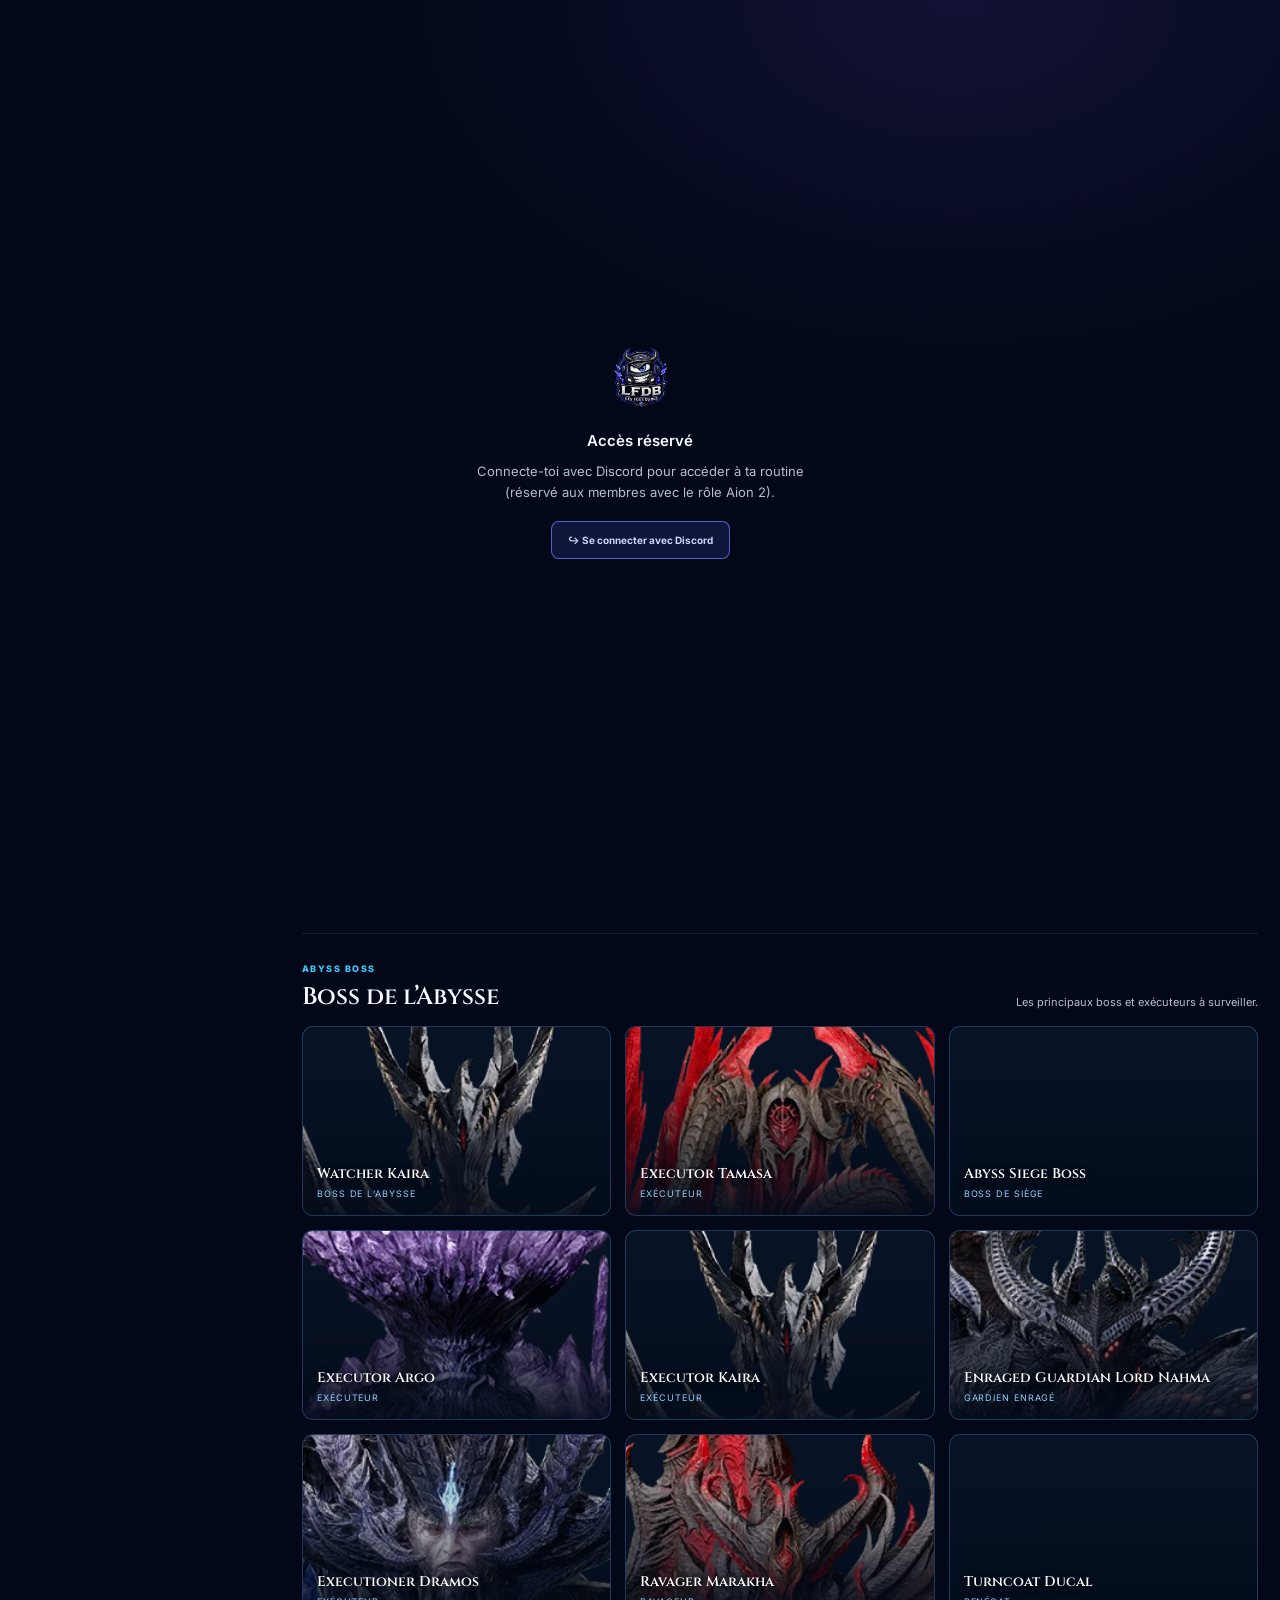
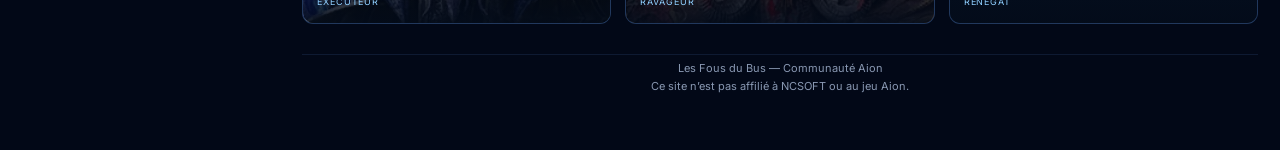
==== index.html @ 64b90987 "Update index.html" ====
<!doctype html>
<html lang="fr">
<head>
<meta charset="utf-8">
<meta name="viewport" content="width=device-width,initial-scale=1">
<title>Routines les Fous du Bus — Aion 2</title>
<link rel="icon" href="./logo.webp">
<link rel="preconnect" href="https://fonts.googleapis.com">
<link rel="preconnect" href="https://fonts.gstatic.com" crossorigin>
<link href="https://fonts.googleapis.com/css2?family=Cinzel:wght@500;600;700&family=Inter:wght@400;500;600;700&family=JetBrains+Mono:wght@500;600&display=swap" rel="stylesheet">
<style>
:root{--bg:#020817;--panel:#07152a;--panel2:#091a32;--line:rgba(82,126,194,.29);--blue:#168bff;--cyan:#13d7ff;--violet:#7c56ff;--green:#00dca3;--red:#ff4d67;--gold:#f5b84b;--text:#f3f6ff;--muted:#96a5c2}
*{box-sizing:border-box}html,body{margin:0;min-height:100%;background:var(--bg);color:var(--text);font-family:Inter,Arial,sans-serif}button{font:inherit;color:inherit}button,a{transition:.16s ease}body{background:radial-gradient(760px 500px at 2% 36%,rgba(102,46,255,.15),transparent 70%),radial-gradient(760px 500px at 98% 36%,rgba(0,177,255,.12),transparent 70%),#020817}body:before{content:"";position:fixed;inset:70px 0 auto;height:500px;pointer-events:none;background:linear-gradient(180deg,rgba(2,8,23,.12),#020817 96%);z-index:0}.topbar{height:70px;position:sticky;top:0;z-index:50;display:flex;align-items:center;padding:0 34px;background:rgba(3,10,23,.96);border-bottom:1px solid rgba(63,113,191,.28);box-shadow:0 12px 34px rgba(0,0,0,.18);backdrop-filter:blur(15px)}.top-brand{display:flex;align-items:center;gap:10px;margin-right:36px;text-decoration:none;color:#fff}.top-brand img{width:54px;height:54px;object-fit:contain;filter:drop-shadow(0 0 10px rgba(19,215,255,.2))}.nav{height:100%;display:flex;align-items:center;gap:5px}.nav a{height:100%;padding:0 17px;display:flex;align-items:center;gap:9px;color:#9eabc2;text-decoration:none;font-size:13px;border-bottom:2px solid transparent}.nav a:hover{color:#fff;background:rgba(22,139,255,.05)}.nav a.active{color:#fff;border-bottom-color:var(--cyan);background:linear-gradient(180deg,transparent,rgba(22,139,255,.1))}.nav-right{margin-left:auto;display:flex;align-items:center;gap:10px}.top-btn{height:36px;padding:0 13px;border:1px solid rgba(82,126,194,.35);border-radius:7px;background:#071326;color:#cbd6e8;text-decoration:none;display:inline-flex;align-items:center;gap:7px;font-size:11px}.top-btn:hover{color:#fff;border-color:rgba(22,139,255,.7)}.top-btn.login{color:#45bfff;border-color:#168bff}.lang{font-size:11px;color:#8996ae;padding-left:8px}.lang b{color:#fff}.page{position:relative;z-index:1;width:min(1125px,calc(100% - 28px));margin:0 auto;padding:10px 0 38px}.hero{text-align:center;padding:0 0 10px}.hero img{width:100px;height:100px;object-fit:contain;display:block;margin:0 auto 0;filter:drop-shadow(0 0 18px rgba(19,215,255,.18))}.hero h1{font:600 clamp(27px,3.2vw,43px)/1.08 Cinzel,serif;letter-spacing:.035em;margin:0;color:#f8f8fb;text-shadow:0 0 24px rgba(48,120,255,.18)}.date{margin-top:14px;color:#27baff;font-size:12px}.tabs{width:min(825px,100%);margin:0 auto 9px;display:grid;grid-template-columns:1fr 1fr;gap:6px}.tab{position:relative;height:50px;border:1px solid var(--line);border-radius:8px 8px 0 0;background:rgba(7,20,43,.78);font:600 14px Cinzel,serif;cursor:pointer}.tab:hover{border-color:rgba(65,151,255,.65)}.tab.active{background:linear-gradient(180deg,rgba(23,108,255,.3),rgba(7,26,57,.88));border-color:rgba(37,129,255,.72);box-shadow:inset 0 -3px 0 var(--cyan),0 0 18px rgba(22,139,255,.12)}.reset-badge{position:absolute;right:84px;top:13px;padding:5px 10px;border:1px solid rgba(82,126,194,.28);border-radius:6px;background:rgba(4,15,34,.58);color:#a8b6cc;font:500 8px JetBrains Mono,monospace}.card{background:linear-gradient(180deg,rgba(7,20,43,.96),rgba(4,14,31,.98));border:1px solid var(--line);border-radius:9px;box-shadow:0 10px 28px rgba(0,0,0,.13)}.progress-card{overflow:hidden;margin-bottom:10px}.progress-line{height:45px;display:grid;grid-template-columns:100px 1fr 100px;gap:15px;align-items:center;padding:0 16px;border-bottom:1px solid rgba(255,255,255,.055)}.progress-line strong{font:600 11px Cinzel,serif}.track,.mini-track{height:8px;overflow:hidden;border-radius:999px;background:#0a1a34;border:1px solid rgba(82,126,194,.2)}.fill{height:100%;border-radius:999px;background:linear-gradient(90deg,#176cff,#13d7ff);box-shadow:0 0 12px rgba(19,215,255,.28)}.progress-value{color:#38c7ff;font:600 12px JetBrains Mono,monospace}.catchup{height:36px;width:100%;padding:0 16px;border:0;background:transparent;display:flex;justify-content:space-between;align-items:center;cursor:pointer;font-size:11px}.catchup:hover{background:rgba(22,139,255,.045)}.catchup-list{display:none;padding:0 16px 12px;color:#96a5c2;font-size:10px}.catchup-list.open{display:block}.controls{display:flex;gap:10px;align-items:center;margin-bottom:11px}.chips,.tools{display:flex;gap:7px;flex-wrap:wrap}.tools{margin-left:auto}.chip,.tool{height:30px;padding:0 12px;border-radius:6px;border:1px solid rgba(82,126,194,.3);background:#071326;color:#aeb9cf;font-size:10px;cursor:pointer}.chip:hover,.chip.active,.tool:hover,.tool.active{color:#fff;border-color:rgba(22,139,255,.7);background:rgba(22,139,255,.14)}.workspace{display:grid;grid-template-columns:minmax(0,1fr);gap:12px}.maincol{min-width:0}.summary-grid{display:grid;grid-template-columns:1fr 1fr;gap:12px;margin-bottom:10px}.summary{padding:12px 16px;min-height:158px}.card-title{font-size:12px;font-weight:700;margin-bottom:8px}.priority-row{height:29px;border-top:1px solid rgba(255,255,255,.055);display:grid;grid-template-columns:14px 1fr auto;align-items:center;gap:7px;font-size:10px;color:#aeb9cf}.dot{width:8px;height:8px;border-radius:50%;background:var(--c)}.priority-row span:last-child{color:#8493ad}.char-row{display:grid;grid-template-columns:65px 1fr auto;gap:10px;align-items:center;margin:8px 0;font-size:10px}.char-row .mini-track{height:6px}.char-row b{font:500 9px JetBrains Mono,monospace;color:#39bfff}.energy{margin-top:9px;padding-top:8px;border-top:1px solid rgba(255,255,255,.055)}.energy-head{display:flex;justify-content:space-between;font-size:10px}.energy-value{margin-top:4px;display:flex;gap:9px;align-items:center;color:#37c5ff;font:500 9px JetBrains Mono,monospace}.energy-value .mini-track{flex:1}.groups{display:flex;flex-direction:column;gap:8px}.task-card{overflow:hidden}.task-head{height:38px;padding:0 14px;display:grid;grid-template-columns:minmax(0,1fr) repeat(4,55px);align-items:center;border-bottom:1px solid rgba(255,255,255,.055)}.task-head h2{font-size:11px;margin:0}.char-label{text-align:center;color:#8d9ab2;font-size:9px}.task-row{min-height:31px;padding:4px 14px;display:grid;grid-template-columns:minmax(0,1fr) repeat(4,55px);align-items:center}.task-row:hover{background:rgba(22,139,255,.04)}.task-name{font-size:10px;color:#d6deed;white-space:nowrap;overflow:hidden;text-overflow:ellipsis}.check{width:18px;height:18px;margin:auto;border:1px solid #62718d;border-radius:50%;background:#061225;display:grid;place-items:center;cursor:pointer;color:transparent;font-size:11px}.check:hover{border-color:var(--cyan)}.check.checked{color:#00ecb5;border-color:#00dca3;background:rgba(0,220,163,.08);box-shadow:0 0 9px rgba(0,220,163,.13)}.check.na{opacity:.18;pointer-events:none}.advice{height:29px;padding:0 14px;border:0;border-top:1px solid rgba(255,255,255,.05);background:transparent;color:#b6c0d2;font-size:10px;cursor:pointer}.aside{display:block;margin-top:12px;text-align:center}.side-card{padding:13px}.side-card h3{font:600 12px Cinzel,serif;margin:0 0 6px}.side-card p{margin:0 0 11px;color:#8493ad;font-size:10px;line-height:1.55}.side-link{height:34px;width:100%;display:flex;align-items:center;justify-content:center;border:1px solid rgba(22,139,255,.65);border-radius:6px;color:#37bfff;text-decoration:none;font-size:10px}.side-link:hover{background:rgba(22,139,255,.12);color:#fff}.side-icon{width:46px;height:46px;margin-bottom:10px;border-radius:50%;display:grid;place-items:center;font-size:23px;background:rgba(22,139,255,.11);border:1px solid rgba(22,139,255,.25);box-shadow:0 0 18px rgba(22,139,255,.1)}.side-icon.violet{color:#b798ff;background:rgba(124,86,255,.12);border-color:rgba(124,86,255,.28)}.reset{width:min(420px,100%);height:49px;border-radius:7px;border:1px solid rgba(255,77,103,.75);background:rgba(255,77,103,.025);color:#ff4d67;font-weight:600;font-size:11px;cursor:pointer}.reset:hover{background:rgba(255,77,103,.09)}.footer{text-align:center;color:#687794;font-size:10px;margin-top:22px;line-height:1.8}.toast{position:fixed;right:18px;bottom:18px;z-index:100;background:#07162d;border:1px solid rgba(67,148,255,.5);border-radius:8px;padding:10px 14px;font-size:11px;opacity:0;transform:translateY(10px);pointer-events:none}.toast.show{opacity:1;transform:none}.compact .task-row{min-height:25px}.hide-done .task-row.done{display:none}
@media(max-width:900px){.topbar{padding:0 14px}.top-brand span,.nav-right .top-btn:not(.login),.lang{display:none}.top-brand{margin-right:8px}.nav a{padding:0 10px}.workspace{grid-template-columns:1fr}.aside{display:grid;grid-template-columns:1fr 1fr}.reset{grid-column:1/-1}.summary-grid{grid-template-columns:1fr}.reset-badge{display:none}}
@media(max-width:580px){.topbar{height:58px}.top-brand img{width:42px;height:42px}.nav a{font-size:10px;padding:0 7px}.top-btn.login{padding:0 9px}.hero{padding-top:8px}.hero img{width:78px;height:78px}.hero h1{font-size:23px}.tabs{gap:4px}.tab{font-size:11px}.progress-line{grid-template-columns:85px 1fr 72px;gap:8px}.controls{align-items:flex-start;flex-direction:column}.tools{margin-left:0}.workspace{display:block}.aside{margin-top:9px}.task-head,.task-row{grid-template-columns:minmax(0,1fr) repeat(4,36px);padding-left:9px;padding-right:9px}.task-name{font-size:9px}.char-label{font-size:8px}}
.reset-badge{min-width:76px;justify-content:center;padding:5px 9px;margin-left:12px;white-space:nowrap;font-family:JetBrains Mono,monospace;font-weight:600}
.tab-title{display:block;text-align:center}.discord-profile-card{min-height:64px}.discord-profile-card .discord-login-btn{width:100%;min-height:38px;border:1px solid rgba(114,130,255,.65);border-radius:8px;background:rgba(88,101,242,.14);color:#cbd0ff;font-weight:600;font-size:11px;cursor:pointer}.discord-profile-card .discord-login-btn:hover{background:rgba(88,101,242,.25);color:#fff}.discord-user-row{width:100%;display:flex;align-items:center;gap:10px}.discord-user-row img{width:40px;height:40px;border-radius:50%;object-fit:cover}.discord-user-copy{min-width:0;flex:1}.discord-user-copy b{display:block;overflow:hidden;text-overflow:ellipsis;white-space:nowrap}.discord-user-copy span{color:#25e4b2}.discord-logout{border:0;background:transparent;color:#ff7186;font-size:9px;cursor:pointer;padding:3px}
/* Bannière continue derrière les onglets */
.app-main .hero{height:270px;min-height:270px;margin:0;padding:50px 24px 0;border:0;border-radius:0;background-position:center 58%;display:flex;flex-direction:column;align-items:center;justify-content:flex-start}.hero:before{background:linear-gradient(90deg,rgba(2,7,18,.58) 0%,rgba(2,7,18,.18) 48%,rgba(2,7,18,.22) 100%)}.hero:after{background:linear-gradient(180deg,rgba(2,7,18,.03) 0%,rgba(2,8,23,.18) 52%,rgba(2,8,23,.76) 82%,#020817 100%)}.hero h1{margin:0;font-size:clamp(34px,3vw,50px)}.hero .date{margin-top:15px}.tabs{position:relative;z-index:3;width:calc(100% - 48px);margin:-94px 24px 26px;padding-bottom:26px}.tab{backdrop-filter:blur(8px)}
@media(max-width:920px){.app-main .hero{height:235px;min-height:235px;padding-top:38px}.tabs{width:calc(100% - 24px);margin:-83px 12px 20px;padding-bottom:20px}.hero h1{font-size:clamp(28px,7vw,38px)}}
/* Onglets plus grands et progression réorganisée */
.app-main .hero{height:305px;min-height:305px}.tabs{margin-top:-128px;padding-bottom:30px;gap:20px}.tab{height:96px;display:flex;flex-direction:column;align-items:center;justify-content:center;gap:9px;font-size:19px;border-radius:12px}.reset-badge{position:static!important;display:flex!important;align-items:center;margin:0!important;transform:none!important;min-width:92px;max-width:none;padding:6px 12px;font-size:11px!important;line-height:1!important}.progress-line{height:100px;display:grid;grid-template-columns:minmax(0,1fr) auto;grid-template-rows:auto auto;column-gap:22px;row-gap:12px;align-content:center;padding:16px 26px}.progress-copy{grid-column:1;grid-row:1;display:flex;align-items:baseline;gap:14px}.progress-copy strong{font-size:16px}.progress-count{display:inline-block;margin:0;color:#9dadc4}.progress-value{grid-column:2;grid-row:1;align-self:center;text-align:right;font-size:28px}.progress-line>.track{grid-column:1/-1;grid-row:2;width:100%;height:11px}.catchup{padding:0 26px}
@media(max-width:920px){.app-main .hero{height:270px;min-height:270px}.tabs{margin-top:-116px;padding-bottom:24px;gap:10px}.tab{height:88px;font-size:16px}.reset-badge{min-width:78px;padding:5px 9px;font-size:10px!important}.progress-line{height:96px;grid-template-columns:1fr auto;padding:14px 16px}.progress-value{font-size:24px!important}}
@media(max-width:520px){.tabs{grid-template-columns:1fr;position:relative;margin-top:-190px}.app-main .hero{height:390px;min-height:390px}.tab{height:78px}.progress-copy{display:block}.progress-count{display:block;margin-top:3px}.progress-line{height:112px}}
/* Ajustements finaux bannière, onglets et timers */
.app-main{position:relative;background-image:linear-gradient(180deg,rgba(2,7,18,.02) 0%,rgba(2,8,23,.18) 58%,rgba(2,8,23,.82) 88%,#020817 100%),linear-gradient(90deg,rgba(2,7,18,.56),rgba(2,7,18,.12) 50%,rgba(2,7,18,.2)),url("./banniere-dashboard.png");background-repeat:no-repeat;background-size:100% 390px;background-position:top center}.app-main .hero{height:330px;min-height:330px;background:none}.tabs{margin-top:-132px;padding-bottom:24px}.tab{height:112px}.tab-title{width:100%;text-align:center}.reset-badge{position:static!important;left:auto!important;right:auto!important;top:auto!important;bottom:auto!important;align-self:center!important;justify-self:center!important;transform:none!important;margin:0 auto!important;width:max-content!important;min-width:92px!important}.sidebar-bottom{display:none}
@media(max-width:920px){.app-main{background-size:auto 350px}.app-main .hero{height:300px;min-height:300px}.tabs{margin-top:-120px}.tab{height:102px}}
@media(max-width:520px){.app-main{background-size:auto 440px}.app-main .hero{height:420px;min-height:420px}.tabs{margin-top:-206px}.tab{height:90px}}
/* Titre de bannière aligné comme sur MCM */
.app-main .hero{position:relative;display:block;padding:0}.routine-hero-content{position:absolute;z-index:2;left:28px;top:27px;display:flex;align-items:flex-start;gap:16px;text-align:left}.routine-hero-badge{width:46px;height:46px;flex:none;border-radius:12px;display:grid;place-items:center;color:#87a5ff;background:rgba(55,94,255,.18);border:1px solid rgba(83,113,255,.25)}.routine-hero-badge svg{width:25px;height:25px}.routine-hero-copy h1{margin:0;font-family:Cinzel,serif;font-size:34px;line-height:1.15;font-weight:600;letter-spacing:.03em;text-transform:uppercase}.routine-hero-copy .date{margin-top:8px;text-align:left;font-size:12px;color:#aeb9cf}
@media(max-width:920px){.routine-hero-content{left:18px;top:20px;gap:12px}.routine-hero-badge{width:42px;height:42px}.routine-hero-copy h1{font-size:27px}}
/* Image de bannière sans déformation ni double couche */
.app-main{background:none}.app-main .hero{background-color:#071125;background-image:url("./banniere-dashboard.png");background-repeat:no-repeat;background-size:cover;background-position:center 58%}.hero:before{background:linear-gradient(90deg,rgba(2,7,18,.58) 0%,rgba(2,7,18,.16) 50%,rgba(2,7,18,.2) 100%)}.hero:after{background:linear-gradient(180deg,rgba(2,7,18,.02) 0%,rgba(2,8,23,.12) 55%,rgba(2,8,23,.7) 86%,#020817 100%)}
/* Positionnement verrouillé */
.app-main .hero{height:390px;min-height:390px}.banner-date{position:absolute;z-index:3;left:50%;top:43%;transform:translate(-50%,-50%);width:max-content;max-width:90%;color:#5bdcff;font-size:22px;font-weight:700;text-align:center;text-shadow:0 2px 12px rgba(0,0,0,.8)}.tabs{margin-top:-180px;padding-bottom:42px}.tab{position:relative;height:118px;padding:0}.tab-content{position:absolute;inset:0;display:flex;flex-direction:column;align-items:center;justify-content:center;gap:11px;text-align:center}.tab-content .tab-title{width:auto;line-height:1.2}.tab-content .reset-badge{position:static!important;inset:auto!important;display:flex!important;align-items:center!important;justify-content:center!important;align-self:center!important;transform:none!important;margin:0!important}.progress-card{overflow:hidden}.progress-line{height:auto;min-height:112px;display:block;padding:20px 26px}.progress-top{display:flex;align-items:center;justify-content:space-between;gap:20px;margin-bottom:15px}.progress-copy{display:flex;align-items:baseline;gap:15px}.progress-top .progress-value{flex:none;margin:0;text-align:right}.progress-track-row{width:100%}.progress-track-row .track{width:100%;height:12px}
@media(max-width:920px){.app-main .hero{height:350px;min-height:350px}.banner-date{top:40%;font-size:18px}.tabs{margin-top:-164px;padding-bottom:34px}.tab{height:108px}.progress-line{min-height:106px;padding:18px}.progress-top{margin-bottom:13px}}
@media(max-width:520px){.app-main .hero{height:465px;min-height:465px}.banner-date{top:31%;font-size:17px}.tabs{margin-top:-222px;padding-bottom:30px}.tab{height:96px}.progress-copy{display:block}.progress-count{display:block}.progress-top{align-items:flex-start}}
/* Proportions compactes de la bannière MCM */
.app-main .hero{height:190px;min-height:190px;background-position:center 58%}.routine-hero-content{top:24px}.banner-date{top:57%;font-size:18px}.tabs{margin-top:-48px;margin-bottom:16px;padding-bottom:0}.tab{height:98px}.progress-line{min-height:98px;padding-top:17px;padding-bottom:17px}.progress-card{margin-bottom:14px}
@media(max-width:920px){.app-main .hero{height:180px;min-height:180px}.routine-hero-content{top:18px}.banner-date{top:56%;font-size:16px}.tabs{margin-top:-38px;margin-bottom:14px;padding-bottom:0}.tab{height:92px}}
@media(max-width:520px){.app-main .hero{height:190px;min-height:190px}.banner-date{top:58%;font-size:15px}.tabs{margin-top:-28px}.tab{height:84px}.progress-line{min-height:102px}}
/* Sélection bleu/violet avec cadre doré */
.tab[data-view="daily"].active{border:2px solid #d9a83e!important;background:linear-gradient(180deg,rgba(23,108,255,.38),rgba(7,26,57,.94))!important;box-shadow:inset 0 -4px 0 #13d7ff,0 0 0 1px rgba(245,184,75,.18),0 0 18px rgba(22,139,255,.13)!important}.tab[data-view="weekly"].active{border:2px solid #d9a83e!important;background:linear-gradient(180deg,rgba(124,86,255,.38),rgba(26,18,61,.94))!important;box-shadow:inset 0 -4px 0 #9b72ff,0 0 0 1px rgba(245,184,75,.18),0 0 18px rgba(124,86,255,.13)!important}
/* Les couleurs restent identiques ; seul le cadre doré indique la sélection */
.tab[data-view="daily"]{color:#e8f8ff!important;background:linear-gradient(180deg,rgba(23,108,255,.38),rgba(7,26,57,.94))!important;border:2px solid rgba(19,215,255,.55)!important;box-shadow:inset 0 -4px 0 #13d7ff,0 0 18px rgba(22,139,255,.13)!important}.tab[data-view="weekly"]{color:#f2edff!important;background:linear-gradient(180deg,rgba(124,86,255,.38),rgba(26,18,61,.94))!important;border:2px solid rgba(155,114,255,.55)!important;box-shadow:inset 0 -4px 0 #9b72ff,0 0 18px rgba(124,86,255,.13)!important}.tab[data-view="daily"].active{border-color:#d9a83e!important;box-shadow:inset 0 -4px 0 #13d7ff,0 0 18px rgba(22,139,255,.13)!important}.tab[data-view="weekly"].active{border-color:#d9a83e!important;box-shadow:inset 0 -4px 0 #9b72ff,0 0 18px rgba(124,86,255,.13)!important}
/* STYLE 3 — Moderne, aéré et lisible */
:root{--modern-bg:#07111f;--modern-panel:#0c1b2f;--modern-panel-2:#0a1729;--modern-line:rgba(103,139,190,.25);--modern-text:#eef3fa;--modern-muted:#9facbf}.app-shell{grid-template-columns:210px minmax(0,1fr)}.mcm-sidebar{padding:18px 13px 15px;background:linear-gradient(180deg,#081525,#06101e);border-right-color:rgba(103,139,190,.22)}.sidebar-brand img{width:112px;height:112px}.sidebar-brand strong{font-size:12px}.sidebar-profile{margin:14px 0 17px;padding:9px}.side-nav a{height:44px;font-size:12px}.side-section{margin-top:15px}.app-main .page{width:calc(100% - 32px);margin:0 16px;padding-bottom:38px}
.app-main .hero{height:215px;min-height:215px;background-position:center 55%;border-bottom:1px solid rgba(79,121,181,.22)}.hero:before{background:linear-gradient(90deg,rgba(3,10,22,.72),rgba(3,10,22,.16) 52%,rgba(3,10,22,.28))}.hero:after{background:linear-gradient(180deg,rgba(2,8,20,.02),rgba(7,17,31,.08) 58%,#07111f 100%)}.routine-hero-content{left:25px;top:25px}.routine-hero-badge{display:none}.routine-hero-copy h1{font-size:37px;letter-spacing:.035em}.routine-hero-copy p{margin:5px 0 0;color:#c0cada;font-size:13px}.banner-date{top:57%;display:flex;flex-direction:column;gap:2px;color:#fff;text-shadow:0 3px 16px rgba(0,0,0,.75)}.banner-weekday{color:#e2c77d;font:600 15px Cinzel,serif;letter-spacing:.09em;text-transform:uppercase}.banner-full-date{font:600 35px Cinzel,serif;letter-spacing:.035em}
.tabs{width:100%;margin:0 0 14px;padding:0;gap:12px}.tab{height:94px;border-radius:9px;font-size:18px}.tab[data-view="daily"]{background:linear-gradient(145deg,#0a3963,#09213c)!important}.tab[data-view="weekly"]{background:linear-gradient(145deg,#28204d,#141a35)!important}.reset-badge{background:rgba(3,12,28,.42)!important;border-radius:999px!important;border-width:1px!important}
.progress-card{border-radius:9px;margin-bottom:14px;background:linear-gradient(145deg,#0d1d31,#091728)}.progress-line{min-height:88px;padding:17px 22px}.progress-top{margin-bottom:11px}.progress-copy strong{font-size:15px}.progress-count{color:#aeb9ca}.progress-value{font-size:28px}.progress-track-row .track{height:9px}.controls{padding:0 2px;margin-bottom:14px}.chip,.tool{height:39px;border-radius:7px}
.profiles{grid-template-columns:repeat(auto-fit,minmax(250px,1fr));gap:12px;margin-bottom:14px}.profile-card{min-height:120px;padding:13px;background:linear-gradient(145deg,#0d1f34,#0a1729);border-radius:9px}.class-banner{width:64px;height:64px}.profile-top{margin-bottom:8px}.add-alt-card{min-height:120px;border-radius:9px}.summary-grid{gap:12px;margin-bottom:14px}.summary{min-height:176px;padding:16px 18px;border-radius:9px}.card-title{font-size:15px}.priority-row{height:36px}.char-row{margin:11px 0}
.energy-card{padding:17px 18px;margin-bottom:14px;border-radius:9px;background:linear-gradient(145deg,#101c30,#0a1729)}.energy-grid{grid-template-columns:repeat(auto-fit,minmax(235px,1fr));gap:10px}.energy-row{padding:12px;border-radius:8px}.groups{grid-template-columns:repeat(3,minmax(0,1fr));gap:12px}.task-card{border-radius:9px}.task-card .task-head{min-height:58px;padding:0 16px}.task-head h2{font-size:14px}.quest-progress{min-height:98px;padding:12px}.quest-character-grid{gap:7px}.quest-character{min-height:40px;border-radius:7px}.footer{margin-top:22px}
@media(min-width:1550px){.app-shell{grid-template-columns:220px minmax(0,1fr)}.app-main .page{width:calc(100% - 44px);margin:0 22px}.profiles{grid-template-columns:repeat(auto-fit,minmax(275px,1fr))}}
@media(max-width:1250px){.groups{grid-template-columns:repeat(2,minmax(0,1fr))}}
@media(max-width:920px){.app-shell{display:block}.app-main .page{width:calc(100% - 20px);margin:0 auto}.app-main .hero{height:190px;min-height:190px}.routine-hero-content{left:18px;top:19px}.routine-hero-copy h1{font-size:29px}.banner-full-date{font-size:27px}.tabs{margin-top:0}.groups{grid-template-columns:repeat(2,minmax(0,1fr))}}
@media(max-width:650px){.tabs,.groups{grid-template-columns:1fr}.app-main .hero{height:180px;min-height:180px}.routine-hero-copy p{display:none}.banner-date{top:64%}.banner-weekday{font-size:11px}.banner-full-date{font-size:20px}.tab{height:82px}.summary-grid{grid-template-columns:1fr}.quest-character-grid{grid-template-columns:1fr}}
/* Onglets fidèles au rendu moderne choisi */
.tabs{display:grid!important;grid-template-columns:repeat(2,minmax(0,1fr))!important;gap:12px!important}.tabs .tab{position:relative!important;height:96px!important;padding:0!important;overflow:hidden!important;border-radius:9px!important;transition:border-color .18s ease,transform .18s ease!important}.tabs .tab:hover{transform:translateY(-1px)}.tabs .tab[data-view="daily"]{color:#eaf8ff!important;background:radial-gradient(420px 130px at 18% 30%,rgba(22,139,255,.22),transparent 72%),linear-gradient(135deg,#0a2b4d,#0a1b32 72%)!important;border:1px solid rgba(40,170,225,.58)!important;box-shadow:none!important}.tabs .tab[data-view="weekly"]{color:#eee9fb!important;background:radial-gradient(420px 130px at 18% 30%,rgba(124,86,255,.2),transparent 72%),linear-gradient(135deg,#211b43,#11172d 72%)!important;border:1px solid rgba(139,108,210,.5)!important;box-shadow:none!important}.tabs .tab-content{position:absolute!important;inset:0!important;display:flex!important;flex-direction:column!important;align-items:center!important;justify-content:center!important;gap:10px!important;text-align:center!important}.tabs .tab-title{font:600 19px/1.2 Cinzel,serif!important;letter-spacing:.025em!important}.tabs .reset-badge{position:static!important;inset:auto!important;width:auto!important;min-width:105px!important;height:27px!important;margin:0!important;padding:0 13px!important;display:inline-flex!important;align-items:center!important;justify-content:center!important;gap:7px!important;border-radius:999px!important;font:600 11px/1 JetBrains Mono,monospace!important;transform:none!important}.tabs .reset-badge:before{content:"◷";font:700 13px/1 Inter,sans-serif}.tabs .tab[data-view="daily"] .reset-badge{color:#6edcff!important;background:rgba(19,215,255,.09)!important;border:1px solid rgba(19,215,255,.34)!important}.tabs .tab[data-view="weekly"] .reset-badge{color:#c5aeff!important;background:rgba(155,114,255,.1)!important;border:1px solid rgba(155,114,255,.32)!important}.tabs .tab.active{border:2px solid #d9a83e!important;box-shadow:0 0 0 1px rgba(217,168,62,.12),0 8px 20px rgba(0,0,0,.12)!important}.tabs .tab:before{display:none!important}
@media(max-width:650px){.tabs{grid-template-columns:1fr!important}.tabs .tab{height:88px!important}}
/* Odyle remplace À faire maintenant */
.summary-grid{align-items:stretch}.summary-grid>.energy-card,.summary-grid>.summary{height:100%;min-height:190px;margin:0}.summary-grid>.energy-card{padding:16px 18px}.summary-grid>.energy-card .energy-card-head{margin-bottom:12px}.summary-grid>.energy-card .energy-grid{grid-template-columns:repeat(2,minmax(0,1fr));gap:8px}.summary-grid>.energy-card .energy-row{padding:9px 10px}.summary-grid>.energy-card .energy-total{margin-top:9px;padding-top:8px}
@media(max-width:760px){.summary-grid>.energy-card .energy-grid{grid-template-columns:1fr}}
/* Hauteurs finales synchronisées */
.character-panel .profile-card{height:104px!important;min-height:104px!important}.character-summary .char-row{height:104px!important;min-height:104px!important;padding:19px 4px!important;row-gap:10px!important}
/* En-tête personnages et progression inspirée d'Odyle */
.character-panel-head{align-items:flex-start!important}.panel-head-actions{display:flex;flex-direction:column;align-items:flex-end;gap:5px;margin-left:auto}.panel-head-actions span{line-height:1.2}.panel-head-actions .panel-add-alt{height:25px;margin:0;padding:0 8px;font-size:9px}.character-filters{margin-top:-4px}.character-summary #charProgress{padding-right:7px}.character-summary .char-row{position:relative;padding:13px 4px!important;grid-template-rows:auto 14px!important;align-content:center;border-bottom:1px solid rgba(111,143,188,.16)!important;background:transparent!important}.character-summary .char-row:first-child{border-top:1px solid rgba(111,143,188,.16)!important}.character-summary .char-row>span{font-size:12px!important;color:var(--class,#dce6fb)}.character-summary .char-row>b{font-size:11px!important}.character-summary .char-row>.mini-track{height:14px!important;background:#09182c;border:1px solid rgba(82,126,194,.28);box-shadow:inset 0 1px 3px rgba(0,0,0,.35)}.character-summary .char-row>.mini-track .fill{border-radius:999px;box-shadow:0 0 10px color-mix(in srgb,currentColor 24%,transparent)}
/* Trois personnages et trois progressions visibles */
.character-panel .profile-card{height:80px!important;min-height:80px!important;padding:8px 34px 8px 8px!important;display:grid;grid-template-columns:minmax(0,1.45fr) minmax(82px,.75fr);align-items:center;gap:9px}.character-panel .profile-top{display:grid!important;grid-template-columns:38px minmax(0,1fr);gap:8px;margin:0!important;padding:0!important}.character-panel .class-banner{width:36px;height:36px}.character-panel .profile-name{font-size:10px;margin-bottom:3px}.character-panel .character-name{height:27px;font-size:9px}.character-panel .profile-selects{max-width:none;padding:0!important}.character-panel .profile-class{height:29px;font-size:9px}.character-panel .remove-alt{right:4px!important}.character-summary .char-row{height:80px!important;min-height:80px!important;padding:12px 4px!important;grid-template-rows:auto 14px!important;row-gap:8px!important}.character-panel .profiles,.character-summary #charProgress{top:132px;bottom:16px}.character-panel .profiles{height:auto!important;max-height:none!important}.character-summary #charProgress{height:auto!important;max-height:none!important}@media(max-width:1100px) and (min-width:901px){.character-panel .profile-card{grid-template-columns:minmax(0,1fr) minmax(72px,.65fr);gap:6px}.character-panel .class-banner{width:32px;height:32px}.character-panel .profile-top{grid-template-columns:34px minmax(0,1fr)}}@media(max-width:900px){.character-panel .profile-card,.character-summary .char-row{height:80px!important;min-height:80px!important}}
</style>
<style id="readability-fix">
:root{--panel:#091a32;--panel2:#0c203d;--line:rgba(111,151,214,.38);--text:#f7f9ff;--muted:#b2bfd4}
body{font-size:14px;line-height:1.5;background:radial-gradient(1100px 700px at 75% 0%,rgba(111,67,255,.12),transparent 58%),#020817;background-attachment:fixed}
body:before{background:none}
.topbar{background:rgba(4,13,29,.98)}
.nav a{font-size:14px}.top-btn{font-size:12px}.page{width:min(1180px,calc(100% - 32px));padding-top:16px}
.hero{padding-bottom:16px}.hero h1{font-size:clamp(30px,3.2vw,44px)}.date{font-size:14px;color:#67ccff}
.tab{height:54px;font-size:16px}.reset-badge{font-size:10px;right:42px}
.card{background:linear-gradient(180deg,rgba(10,28,54,.98),rgba(6,19,39,.99));border-color:rgba(111,151,214,.38);box-shadow:0 9px 24px rgba(0,0,0,.11)}
.progress-line{height:54px;grid-template-columns:125px 1fr 120px;padding:0 19px}.progress-line strong{font-size:14px}.progress-value{font-size:14px}.track{height:10px}.catchup{height:43px;padding:0 19px;font-size:13px}.catchup-list{font-size:12px;line-height:1.6}
.controls{margin:14px 0;gap:12px}.chip,.tool{height:38px;padding:0 15px;font-size:12px;border-color:rgba(111,151,214,.4)}
.summary-grid{gap:14px;margin-bottom:14px}.summary{padding:17px 19px;min-height:185px}.card-title{font-size:15px;margin-bottom:11px}.priority-row{height:35px;font-size:12px}.char-row{grid-template-columns:78px 1fr auto;gap:12px;margin:11px 0;font-size:12px}.char-row b{font-size:11px}.char-row .mini-track{height:8px}.energy{margin-top:12px;padding-top:11px}.energy-head{font-size:12px}.energy-value{font-size:11px}
.groups{gap:12px}.task-head{height:48px;padding:0 18px;grid-template-columns:minmax(0,1fr) repeat(4,66px)}.task-head h2{font-size:14px}.char-label{font-size:11px;color:#b3c0d4}.task-row{min-height:43px;padding:6px 18px;grid-template-columns:minmax(0,1fr) repeat(4,66px);border-top:1px solid rgba(255,255,255,.065)}.task-name{font-size:13px;color:#e5eaf4}.check{width:24px;height:24px;font-size:14px;border-width:1.5px}.advice{height:39px;padding:0 18px;font-size:12px;color:#c3cede}
.aside{margin-top:18px}.reset{height:54px;font-size:13px}.footer{font-size:12px;color:#8998b2;margin-top:28px}
.compact .task-row{min-height:35px}
@media(max-width:580px){.page{width:min(100% - 20px,1180px)}.nav a{font-size:11px}.top-btn.login{font-size:10px}.hero h1{font-size:25px}.tab{font-size:13px}.progress-line{grid-template-columns:95px 1fr 86px;padding:0 11px}.progress-line strong,.progress-value{font-size:11px}.task-head,.task-row{grid-template-columns:minmax(0,1fr) repeat(4,42px);padding-left:11px;padding-right:11px}.task-name{font-size:11px}.char-label{font-size:9px}.check{width:22px;height:22px}}
</style>
<style id="timer-tabs-fix">
.tab{height:68px!important;padding:9px 12px 29px!important;display:flex!important;align-items:center!important;justify-content:center!important;overflow:visible!important}
.reset-badge{left:50%!important;right:auto!important;top:auto!important;bottom:7px!important;transform:translateX(-50%)!important;display:block;max-width:calc(100% - 24px);overflow:hidden;text-overflow:ellipsis;white-space:nowrap;font-size:9px!important;line-height:1.2}
@media(max-width:900px){.tab{height:54px!important;padding:0 10px!important}.reset-badge{display:none!important}}
</style>
<style id="class-colors">
.profiles{display:grid;grid-template-columns:repeat(auto-fit,minmax(210px,1fr));gap:10px;margin:0 0 10px}.profile-card{--class:#168bff;position:relative;overflow:hidden;padding:11px 12px;background:linear-gradient(135deg,color-mix(in srgb,var(--class) 10%,#091a32),#061327 70%);border:1px solid color-mix(in srgb,var(--class) 48%,rgba(82,126,194,.35));border-radius:9px;box-shadow:inset 3px 0 0 var(--class),0 7px 18px rgba(0,0,0,.1)}.profile-card:after{content:"";position:absolute;width:70px;height:70px;right:-24px;bottom:-35px;border-radius:50%;background:var(--class);filter:blur(25px);opacity:.13;pointer-events:none}.profile-top{position:relative;z-index:1;display:flex;align-items:center;gap:10px;margin-bottom:9px}.class-banner{width:62px;height:62px;object-fit:contain;flex:none;filter:drop-shadow(0 0 10px var(--class))}.profile-copy{flex:1;min-width:0}.profile-name{color:#f5f8ff;font:600 12px Cinzel,serif;margin-bottom:5px}.character-name{width:100%;height:31px;padding:0 8px;color:#fff;background:rgba(4,15,33,.85);border:1px solid color-mix(in srgb,var(--class) 50%,#385174);border-radius:6px;font-size:11px;outline:0}.character-name::placeholder{color:#7787a2}.character-name:focus{border-color:var(--class);box-shadow:0 0 0 3px color-mix(in srgb,var(--class) 18%,transparent)}.remove-alt{width:28px;height:28px;border-radius:7px;border:1px solid rgba(255,77,103,.35);background:rgba(255,77,103,.06);color:#ff7489;cursor:pointer}.remove-alt:hover{border-color:#ff4d67;background:rgba(255,77,103,.13)}.profile-selects{position:relative;z-index:1}.profile-class{width:100%;min-width:0;height:34px;padding:0 7px;color:#e8effc;background:#07162d;border:1px solid color-mix(in srgb,var(--class) 55%,#385174);border-radius:7px;font-size:10px;outline:0}.profile-class:focus{border-color:var(--class);box-shadow:0 0 0 3px color-mix(in srgb,var(--class) 18%,transparent)}.profiles-actions{display:flex;justify-content:flex-end;margin:0 0 15px}.add-alt{height:36px;padding:0 14px;border-radius:7px;border:1px solid rgba(0,220,163,.5);background:rgba(0,220,163,.07);color:#40e9ba;font-size:11px;cursor:pointer}.add-alt:hover{background:rgba(0,220,163,.14);border-color:#00dca3;color:#fff}
.task-head .char-label{font-weight:700}.class-dot{display:inline-block;width:7px;height:7px;margin-right:5px;border-radius:50%;background:var(--class);box-shadow:0 0 7px var(--class)}
.task-card{overflow-x:auto}.task-head,.task-row{grid-template-columns:minmax(260px,1fr) repeat(var(--char-count,4),66px);min-width:calc(300px + var(--char-count,4) * 66px)}
@media(max-width:780px){.profiles{grid-template-columns:repeat(2,minmax(0,1fr))}}@media(max-width:520px){.profiles{grid-template-columns:1fr}.task-head,.task-row{grid-template-columns:minmax(210px,1fr) repeat(var(--char-count,4),46px);min-width:calc(230px + var(--char-count,4) * 46px)}}
</style>
<style id="period-colors">
.tab[data-view="daily"]{border-color:rgba(19,215,255,.38)!important}.tab[data-view="daily"].active{color:#dffaff!important;background:linear-gradient(180deg,rgba(22,139,255,.38),rgba(5,30,65,.94))!important;border-color:#13d7ff!important;box-shadow:inset 0 -3px 0 #13d7ff,0 0 20px rgba(19,215,255,.17)!important}.tab[data-view="daily"] .reset-badge{color:#72e5ff!important;border-color:rgba(19,215,255,.4)!important;background:rgba(19,215,255,.08)!important}
.tab[data-view="weekly"]{border-color:rgba(124,86,255,.42)!important}.tab[data-view="weekly"].active{color:#f0eaff!important;background:linear-gradient(180deg,rgba(124,86,255,.4),rgba(35,20,77,.94))!important;border-color:#9b72ff!important;box-shadow:inset 0 -3px 0 #a986ff,0 0 20px rgba(124,86,255,.2)!important}.tab[data-view="weekly"] .reset-badge{color:#d0baff!important;border-color:rgba(155,114,255,.45)!important;background:rgba(124,86,255,.09)!important}
</style>
<style id="approved-pro-layout">
.page{width:min(1340px,calc(100% - 34px))}.hero img{width:82px;height:82px}.hero h1{font-size:clamp(29px,3vw,40px)}
.tabs{width:min(900px,100%);gap:18px}.tab{border-radius:8px!important}
.progress-line{height:70px;grid-template-columns:150px 92px minmax(0,1fr);gap:18px}.progress-copy{grid-column:1;display:flex;flex-direction:column;gap:4px}.progress-copy strong{font-size:14px}.progress-count{color:#93a5bf;font:500 11px JetBrains Mono,monospace}.progress-value{grid-column:2;grid-row:1;font-size:32px!important;line-height:1;color:#43c9ff!important;white-space:nowrap}.progress-track,.progress-line>.track{grid-column:3;grid-row:1;height:12px!important}
.profiles{grid-template-columns:repeat(auto-fit,minmax(190px,1fr));margin-bottom:15px}.profile-card{min-height:92px;padding:10px 12px}.class-logo{width:48px;height:48px}.profile-name{font-size:14px}.profile-class{height:32px;font-size:12px}.profiles-actions{display:none!important}.add-alt-card{min-height:92px;border:1px dashed rgba(84,180,255,.48);border-radius:9px;background:rgba(7,20,43,.58);color:#54cfff;font-size:13px;font-weight:600;cursor:pointer}.add-alt-card:hover{border-color:#13d7ff;background:rgba(19,215,255,.08);color:#fff}
.summary{min-height:150px}.energy-card{display:block;padding:14px 18px;margin:0 0 12px}.energy-card-head{display:flex;align-items:center;justify-content:space-between;gap:14px;margin-bottom:12px}.energy-title{font:600 14px Cinzel,serif}.energy-cap{display:flex;align-items:center;gap:8px;color:#9fb0c8;font-size:11px}.energy-cap-input{width:76px;height:30px;padding:0 8px;text-align:center;border:1px solid rgba(19,215,255,.45);border-radius:6px;background:#07162d;color:#fff;font:600 11px JetBrains Mono,monospace;outline:0}.energy-input::-webkit-inner-spin-button,.energy-input::-webkit-outer-spin-button,.energy-cap-input::-webkit-inner-spin-button,.energy-cap-input::-webkit-outer-spin-button{-webkit-appearance:none;margin:0}.energy-input,.energy-cap-input{-moz-appearance:textfield;appearance:textfield}.energy-grid{display:grid;grid-template-columns:repeat(auto-fit,minmax(230px,1fr));gap:10px}.energy-row{--class:#168bff;padding:10px 11px;border:1px solid color-mix(in srgb,var(--class) 35%,rgba(82,126,194,.25));border-radius:8px;background:color-mix(in srgb,var(--class) 5%,#061327)}.energy-row-top{display:flex;align-items:center;justify-content:space-between;gap:10px;margin-bottom:8px}.energy-character{font-weight:700;font-size:11px;color:var(--class)}.energy-number-wrap{display:flex;align-items:center;gap:5px}.energy-input{width:68px;height:30px;padding:0 7px;text-align:right;border:1px solid color-mix(in srgb,var(--class) 50%,#385174);border-radius:6px;background:#07162d;color:#fff;font:600 11px JetBrains Mono,monospace;outline:0}.energy-input:focus{border-color:var(--class);box-shadow:0 0 0 3px color-mix(in srgb,var(--class) 16%,transparent)}.energy-max{color:#8797b0;font:500 9px JetBrains Mono,monospace}.energy-range{width:100%;height:5px;accent-color:var(--class);cursor:pointer}.energy-status{margin-top:5px;color:#8192ab;font-size:9px}.energy-total{margin-top:11px;padding-top:10px;border-top:1px solid rgba(255,255,255,.06);display:flex;justify-content:flex-end;gap:8px;color:#9cadc4;font-size:11px}.energy-total b{color:#5bd6ff;font-family:JetBrains Mono,monospace}
.hero{position:relative;isolation:isolate;min-height:210px;margin:0 0 18px;padding:22px 16px 16px;overflow:hidden;border:1px solid rgba(56,105,183,.3);border-top:0;border-radius:0 0 14px 14px;background-color:#071125;background-image:url("./banniere-dashboard.png");background-repeat:no-repeat;background-size:cover;background-position:center 58%;box-shadow:0 18px 40px rgba(0,0,0,.2)}.hero:before{content:"";position:absolute;z-index:-2;inset:0;background:linear-gradient(90deg,rgba(2,7,18,.64),rgba(2,7,18,.2) 50%,rgba(2,7,18,.28))}.hero:after{content:"";position:absolute;z-index:-1;inset:0;background:linear-gradient(180deg,rgba(2,7,18,.02),rgba(2,8,23,.28) 62%,#020817 100%)}.hero img,.hero h1,.hero .date{position:relative;z-index:1}.hero h1{text-shadow:0 3px 18px #000,0 0 28px rgba(48,120,255,.4)}
.task-heading{min-width:0;padding:9px 0;display:flex;align-items:center;gap:11px}.task-heading h2{margin:0}.task-card .task-head{height:auto;min-height:66px}.energy-title-wrap{display:flex;align-items:center;gap:13px;min-width:0}.check.multi{width:44px;border-radius:999px;color:#aebbd0;font:600 9px JetBrains Mono,monospace}.check.multi.checked{color:var(--class)!important}
.task-card.has-art{position:relative;isolation:isolate;background-image:radial-gradient(circle at 91% 50%,rgba(57,142,255,.16),transparent 25%),linear-gradient(180deg,rgba(7,20,43,.96),rgba(4,14,31,.96))!important}.task-card.has-art:after{content:"";position:absolute;z-index:0;right:16px;top:50%;width:88px;height:88px;transform:translateY(-50%);background-image:var(--quest-image);background-repeat:no-repeat;background-position:center;background-size:contain;opacity:.55;filter:saturate(1.25) contrast(1.12) drop-shadow(0 0 10px rgba(75,170,255,.42));pointer-events:none}.task-card.has-art .task-head,.task-card.has-art .task-row{position:relative;z-index:1;padding-right:76px}.energy-card{isolation:isolate;background-image:radial-gradient(circle at 91% 48%,rgba(245,184,75,.18),transparent 30%),linear-gradient(180deg,rgba(7,20,43,.96),rgba(4,14,31,.96))!important}.energy-card:after{content:"";position:absolute;z-index:0;right:22px;top:50%;width:145px;height:145px;transform:translateY(-50%);background:url('./odyle.png') center/contain no-repeat;opacity:.34;filter:saturate(1.12) contrast(1.08) drop-shadow(0 0 14px rgba(245,184,75,.42));pointer-events:none}.energy-card>*{position:relative;z-index:1}.energy-card-head,.energy-grid,.energy-total{padding-right:68px}@media(max-width:650px){.task-card.has-art:after{width:72px;height:72px;right:7px;opacity:.46}.task-card.has-art .task-head,.task-card.has-art .task-row{padding-right:50px}.energy-card:after{width:112px;height:112px;right:5px;opacity:.24}.energy-card-head,.energy-grid,.energy-total{padding-right:28px}}
.summary-grid>.energy-card .energy-grid{display:block}.summary-grid>.energy-card .energy-row{display:grid;grid-template-columns:minmax(105px,.65fr) minmax(130px,1.35fr) auto;grid-template-rows:auto auto;column-gap:16px;row-gap:4px;align-items:center;margin:0;padding:11px 0;border:0;border-bottom:1px solid rgba(130,157,197,.16);border-radius:0;background:transparent}.summary-grid>.energy-card .energy-row:first-child{border-top:1px solid rgba(130,157,197,.16)}.energy-row-top{display:contents}.energy-character{grid-column:1;grid-row:1/3}.energy-range{grid-column:2;grid-row:1;height:7px}.energy-status{grid-column:2;grid-row:2;margin:0}.energy-number-wrap{grid-column:3;grid-row:1/3}.energy-total{margin-top:7px!important;border-top:0!important}.energy-card:after{opacity:.2}@media(max-width:650px){.summary-grid>.energy-card .energy-row{grid-template-columns:minmax(80px,.7fr) minmax(90px,1.3fr);column-gap:10px}.energy-number-wrap{grid-column:2;grid-row:2;justify-self:end}.energy-status{grid-column:1;grid-row:2;font-size:9px}.energy-character{grid-row:1}.energy-card-head{align-items:flex-start;flex-direction:column}.energy-card:after{opacity:.12}}
/* Couleurs des grandes catégories */
.progress-card{border-color:rgba(36,224,170,.5);background:linear-gradient(135deg,rgba(5,47,49,.96),rgba(5,24,45,.98) 62%);box-shadow:inset 4px 0 0 #23d9a5,0 10px 28px rgba(0,0,0,.16),0 0 24px rgba(35,217,165,.07)}.progress-card .progress-line strong{color:#7cf2d0}.progress-card .track{border-color:rgba(35,217,165,.32)}.progress-card .fill{background:linear-gradient(90deg,#11b98c,#24e0aa,#20c9ff);box-shadow:0 0 14px rgba(36,224,170,.38)}.progress-card .progress-value{color:#6df0cb}.progress-card .catchup{color:#bcebdd}
.energy-card{border-color:rgba(245,184,75,.5);background:radial-gradient(520px 180px at 92% 0%,rgba(245,184,75,.11),transparent 65%),linear-gradient(135deg,rgba(45,31,10,.96),rgba(7,20,40,.98) 65%);box-shadow:inset 4px 0 0 #f5b84b,0 10px 28px rgba(0,0,0,.16),0 0 24px rgba(245,184,75,.07)}.energy-title{color:#ffd77c}.energy-cap-input{border-color:rgba(245,184,75,.6);box-shadow:0 0 12px rgba(245,184,75,.08)}.energy-total b{color:#ffd064}.energy-row{background:linear-gradient(135deg,color-mix(in srgb,var(--class) 7%,#10192b),rgba(42,29,9,.58));border-color:color-mix(in srgb,var(--class) 30%,rgba(245,184,75,.3))}
body[data-view="daily"] .task-card{border-color:rgba(19,215,255,.4);background:linear-gradient(135deg,rgba(5,35,59,.97),rgba(5,17,36,.98) 68%);box-shadow:inset 3px 0 0 #13d7ff,0 9px 24px rgba(0,0,0,.13)}body[data-view="daily"] .task-head{background:linear-gradient(90deg,rgba(19,215,255,.1),transparent)}body[data-view="daily"] .task-head h2:before{color:#13d7ff}
body[data-view="weekly"] .task-card{border-color:rgba(155,114,255,.45);background:linear-gradient(135deg,rgba(31,20,67,.97),rgba(7,16,36,.98) 68%);box-shadow:inset 3px 0 0 #9b72ff,0 9px 24px rgba(0,0,0,.13)}body[data-view="weekly"] .task-head{background:linear-gradient(90deg,rgba(155,114,255,.12),transparent)}body[data-view="weekly"] .task-head h2:before{color:#ad8cff}
/* Thème final : surfaces MCM sobres et accents lumineux */
.card,.summary,.profile-card,.task-card,.progress-card,.energy-card{background:linear-gradient(145deg,rgba(9,25,50,.97),rgba(5,16,34,.99) 72%);border-color:rgba(88,132,198,.32);box-shadow:0 12px 28px rgba(0,0,0,.18)}
.tabs{gap:12px;margin-bottom:13px}.tab{height:60px;border-radius:11px;background:linear-gradient(145deg,rgba(10,27,53,.95),rgba(6,18,38,.98));color:#aebbd1;overflow:hidden}.tab:before{content:"";position:absolute;left:0;right:0;bottom:0;height:3px;opacity:.45}.tab[data-view="daily"]:before{background:#20bfff}.tab[data-view="weekly"]:before{background:#8b6cff}.tab[data-view="daily"].active{color:#e8f8ff;background:linear-gradient(145deg,rgba(10,37,70,.98),rgba(6,20,42,.99))!important;border-color:rgba(32,191,255,.65)!important;box-shadow:0 10px 24px rgba(0,0,0,.16),inset 0 -3px 0 #20bfff!important}.tab[data-view="weekly"].active{color:#f2edff;background:linear-gradient(145deg,rgba(31,24,65,.98),rgba(12,18,42,.99))!important;border-color:rgba(139,108,255,.62)!important;box-shadow:0 10px 24px rgba(0,0,0,.16),inset 0 -3px 0 #8b6cff!important}.reset-badge{position:static;display:inline-flex;margin-left:14px;vertical-align:2px;background:rgba(3,12,28,.64)}
.progress-card{position:relative;overflow:hidden;border-color:rgba(55,187,157,.35);background:linear-gradient(145deg,rgba(8,29,47,.98),rgba(5,17,35,.99) 70%);box-shadow:0 12px 28px rgba(0,0,0,.18)}.progress-card:before{content:"";position:absolute;inset:0 auto 0 0;width:3px;background:linear-gradient(180deg,#27e0b2,#19a9ce)}.progress-card .progress-line strong{color:#dce9f7}.progress-card .progress-value{color:#42dcb6}.progress-card .fill{background:linear-gradient(90deg,#20b98f,#20bfff);box-shadow:0 0 11px rgba(32,191,255,.25)}.progress-card .catchup{color:#aab8cd}
.energy-card{position:relative;overflow:hidden;border-color:rgba(205,159,76,.34);background:linear-gradient(145deg,rgba(28,27,30,.98),rgba(6,17,35,.99) 72%);box-shadow:0 12px 28px rgba(0,0,0,.18)}.energy-card:before{content:"";position:absolute;inset:0 auto 0 0;width:3px;background:linear-gradient(180deg,#f1bd58,#b7832f)}.energy-title{color:#f2f5fb}.energy-title:first-letter{color:#f1bd58}.energy-cap{color:#aeb8c9}.energy-cap-input{background:#09182d;border-color:rgba(205,159,76,.42);box-shadow:none}.energy-total b{color:#e8bb66}.energy-row{background:linear-gradient(145deg,rgba(9,23,44,.9),rgba(6,17,34,.94));border-color:color-mix(in srgb,var(--class) 30%,rgba(84,123,183,.28))}
body[data-view="daily"] .task-card,body[data-view="weekly"] .task-card{position:relative;background:linear-gradient(145deg,rgba(9,25,49,.97),rgba(5,16,34,.99) 72%);box-shadow:0 10px 25px rgba(0,0,0,.16);overflow:hidden}body[data-view="daily"] .task-card{border-color:rgba(32,165,224,.32)}body[data-view="weekly"] .task-card{border-color:rgba(129,99,210,.34)}body[data-view="daily"] .task-card:before,body[data-view="weekly"] .task-card:before{content:"";position:absolute;inset:0 auto 0 0;width:3px}body[data-view="daily"] .task-card:before{background:#20bfff}body[data-view="weekly"] .task-card:before{background:#8b6cff}body[data-view="daily"] .task-head,body[data-view="weekly"] .task-head{background:rgba(255,255,255,.018)}body[data-view="daily"] .task-head h2,body[data-view="weekly"] .task-head h2{color:#e8eef9}body[data-view="daily"] .task-head h2:before{color:#20bfff}body[data-view="weekly"] .task-head h2:before{color:#9b7cff}
.task-row{border-top:1px solid rgba(255,255,255,.035)}.task-row:hover{background:rgba(255,255,255,.025)}.check{background:#07162a;border-color:#52637e}.summary{border-color:rgba(85,125,186,.26)}.summary .card-title{color:#e8eef8}.priority-row,.char-row{color:#aab6ca}
/* Navigation latérale MCM */
.app-shell{min-height:100vh;display:grid;grid-template-columns:280px minmax(0,1fr)}.mcm-sidebar{position:sticky;top:0;height:100vh;z-index:60;padding:18px 16px 16px;display:flex;flex-direction:column;background:linear-gradient(180deg,rgba(4,14,31,.995),rgba(2,10,24,.998));border-right:1px solid rgba(61,111,190,.3);box-shadow:12px 0 34px rgba(0,0,0,.16)}.sidebar-brand{text-align:center;text-decoration:none;color:#eef4ff}.sidebar-brand img{display:block;width:148px;height:148px;object-fit:contain;margin:0 auto -2px;filter:drop-shadow(0 0 18px rgba(25,137,255,.2))}.sidebar-brand strong{display:block;font:600 14px Cinzel,serif;letter-spacing:.06em}.sidebar-profile{display:flex;align-items:center;gap:11px;margin:17px 2px 18px;padding:11px;border:1px solid rgba(245,184,75,.62);border-radius:9px;background:linear-gradient(135deg,rgba(17,35,62,.92),rgba(7,20,42,.96));box-shadow:0 7px 20px rgba(0,0,0,.16)}.sidebar-profile img{width:39px;height:39px;object-fit:contain;border-radius:50%;background:#06152b;border:1px solid rgba(80,140,224,.45)}.sidebar-profile b{display:block;font-size:12px}.sidebar-profile span{display:block;margin-top:4px;color:#25e4b2;font-size:9px}.side-section{display:flex;align-items:center;gap:8px;margin:10px 7px 7px;color:#7183a4;font-size:9px;letter-spacing:.1em;text-transform:uppercase}.side-section:after{content:"";height:1px;flex:1;background:rgba(255,255,255,.07)}.side-nav{display:flex;flex-direction:column;gap:5px}.side-nav a{height:42px;padding:0 12px;border:1px solid transparent;border-radius:8px;display:flex;align-items:center;gap:11px;color:#99a8c1;text-decoration:none;font-size:11px}.side-nav a:hover{color:#fff;background:rgba(22,139,255,.06)}.side-nav a.active{color:#fff;border-color:#168bff;background:linear-gradient(90deg,rgba(22,139,255,.23),rgba(22,139,255,.06));box-shadow:inset 2px 0 0 #20bfff}.side-nav .side-ico{width:18px;text-align:center;color:#91a5c9;font-size:15px}.side-nav a.active .side-ico{color:#50c9ff}.sidebar-bottom{margin-top:auto;display:flex;flex-direction:column;gap:8px}.sidebar-bottom a{height:37px;border:1px solid rgba(82,126,194,.35);border-radius:8px;display:flex;align-items:center;justify-content:center;text-decoration:none;color:#aebbd0;font-size:10px;background:rgba(7,21,43,.76)}.sidebar-bottom a:first-child{color:#f3bd4d}.sidebar-bottom a:last-child{color:#39d9ff}.sidebar-copy{text-align:center;margin-top:13px;color:#5f708e;font-size:8px}.app-main{min-width:0}.app-main .page{width:min(1180px,calc(100% - 36px));padding-top:0}.app-main .hero{border-radius:0 0 14px 14px}.topbar{display:none}
/* Mise en page large et aérée comme le tableau de bord MCM */
.app-main .page{width:calc(100% - 44px);max-width:none;margin:0 22px;padding:0 0 54px}.app-main .hero{min-height:225px;margin-bottom:24px;padding-top:28px}.app-main .hero img{width:112px;height:112px}.app-main .hero h1{font-size:clamp(30px,2.6vw,46px)}.tabs{width:100%;max-width:none;gap:16px;margin:0 0 18px}.tab{height:68px;font-size:16px}.progress-card{margin-bottom:18px}.progress-line{height:68px;padding:0 24px;grid-template-columns:190px minmax(260px,1fr) 90px;gap:22px}.progress-line strong{font-size:13px}.progress-count{font-size:11px}.catchup{height:46px;padding:0 24px;font-size:12px}.controls{margin:0 0 18px;gap:14px}.chip,.tool{height:38px;padding:0 15px;font-size:11px}.profiles{grid-template-columns:repeat(auto-fit,minmax(250px,1fr));gap:16px;margin-bottom:16px}.profile-card{padding:15px 16px;min-height:134px}.class-banner{width:72px;height:72px}.character-name{height:36px}.profile-class{height:39px}.add-alt-card{min-height:134px}.workspace{gap:20px}.summary-grid{gap:18px;margin-bottom:18px}.summary{min-height:205px;padding:20px 22px}.card-title{font-size:15px}.priority-row{height:40px;font-size:12px}.char-row{margin:14px 0;font-size:12px}.energy-card{padding:20px 22px;margin-bottom:18px}.energy-card-head{margin-bottom:17px}.energy-title{font-size:16px}.energy-grid{grid-template-columns:repeat(auto-fit,minmax(280px,1fr));gap:14px}.energy-row{padding:14px}.groups{display:grid;grid-template-columns:repeat(3,minmax(0,1fr));gap:16px}.task-card{border-radius:11px;min-width:0}.task-card .task-head{min-height:66px;padding:0 20px;display:flex}.task-head h2{font-size:15px}.quest-progress{display:block;min-height:104px;padding:14px 16px}.quest-character-grid{display:grid;grid-template-columns:repeat(2,minmax(0,1fr));gap:9px}.quest-character{min-width:0;min-height:38px;padding:6px 8px;border:1px solid rgba(82,126,194,.22);border-radius:8px;background:rgba(5,17,35,.7);display:flex;align-items:center;justify-content:space-between;gap:8px}.quest-character-name{min-width:0;overflow:hidden;text-overflow:ellipsis;white-space:nowrap;font-size:10px;font-weight:600}.quest-character .check{flex:none;margin:0}.quest-character.unavailable{opacity:.32}.task-name{font-size:12px}.aside{margin-top:20px}.reset{height:54px}.footer{margin-top:30px;padding-top:18px}
body.hide-done .task-card.done{display:none}
@media(max-width:1380px){.groups{grid-template-columns:repeat(2,minmax(0,1fr))}}
@media(max-width:760px){.groups{grid-template-columns:1fr}.quest-character-grid{grid-template-columns:repeat(2,minmax(0,1fr))}}
@media(min-width:1500px){.app-shell{grid-template-columns:290px minmax(0,1fr)}.app-main .page{width:calc(100% - 56px);margin:0 28px}.profiles{grid-template-columns:repeat(auto-fit,minmax(280px,1fr))}.summary-grid{grid-template-columns:minmax(360px,.8fr) minmax(540px,1.2fr)}}
@media(max-width:920px){.app-shell{display:block}.mcm-sidebar{position:relative;width:100%;height:auto;padding:10px 14px}.sidebar-brand{display:flex;align-items:center;gap:10px;text-align:left}.sidebar-brand img{width:58px;height:58px;margin:0}.sidebar-brand strong{font-size:12px}.sidebar-profile,.side-section,.sidebar-bottom,.sidebar-copy{display:none}.side-nav{margin-top:8px;display:grid;grid-template-columns:repeat(3,1fr)}.side-nav a{justify-content:center;padding:0 8px}.app-main .page{width:calc(100% - 22px);margin:0 auto}.app-main .hero{min-height:190px}.tabs{gap:8px}.tab{height:60px}.progress-line{grid-template-columns:125px 1fr 68px;padding:0 15px}}
@media(max-width:560px){.side-nav{grid-template-columns:1fr}.side-nav a:not(.active){display:none}}
.task-card{border-radius:8px}.task-head{height:52px;background:rgba(8,25,49,.68)}.task-head h2{font-family:Cinzel,serif;font-size:14px}.task-head h2:before{content:"✦";color:#4fcaff;margin-right:10px}.task-row{min-height:38px}.check.checked{border-color:var(--class)!important;color:var(--class)!important;background:color-mix(in srgb,var(--class) 10%,#061225)!important;box-shadow:0 0 8px color-mix(in srgb,var(--class) 22%,transparent)}
.footer{padding-top:4px;border-top:1px solid rgba(82,126,194,.16)}
@media(max-width:780px){.progress-line{grid-template-columns:125px 68px 1fr;gap:9px}.progress-value{font-size:22px!important}.profiles{grid-template-columns:repeat(2,minmax(0,1fr))}}
@media(max-width:480px){.profiles{grid-template-columns:1fr}.progress-line{height:auto;min-height:86px;grid-template-columns:1fr auto;padding-top:12px!important;padding-bottom:12px!important}.progress-line>.track{grid-column:1/-1;grid-row:2}.energy-card-head{align-items:flex-start;flex-direction:column}.energy-grid{grid-template-columns:1fr}}
/* Mode confort visuel */
html,body{background:#07111f;color:#d9e0eb}body{line-height:1.62;background:radial-gradient(1100px 700px at 75% 0%,rgba(91,72,164,.075),transparent 60%),#07111f}.mcm-sidebar{background:linear-gradient(180deg,#081525,#06111f);border-right-color:rgba(108,137,180,.2);box-shadow:8px 0 24px rgba(0,0,0,.1)}.sidebar-brand img{filter:drop-shadow(0 0 10px rgba(40,115,194,.12))}.sidebar-profile{border-color:rgba(184,148,80,.38);box-shadow:none}.side-nav a{color:#a6b2c5}.side-nav a.active{border-color:rgba(60,145,211,.55);background:rgba(38,104,165,.13);box-shadow:inset 2px 0 0 #4aa5d8}.side-nav a.active .side-ico{color:#7bc5e9}
.hero{border-color:rgba(97,128,173,.22);box-shadow:none}.hero:before{background:linear-gradient(90deg,rgba(4,12,25,.68),rgba(4,12,25,.3) 50%,rgba(4,12,25,.4))}.hero:after{background:linear-gradient(180deg,rgba(4,12,25,.08),rgba(7,17,31,.38) 65%,#07111f 100%)}.hero h1{color:#e7ebf2;text-shadow:0 2px 12px rgba(0,0,0,.65)}.date{color:#82b9d8}
.card,.summary,.profile-card,.task-card,.progress-card,.energy-card{background:linear-gradient(145deg,#0c1b2e,#091626 76%);border-color:rgba(105,137,182,.22);box-shadow:0 7px 18px rgba(0,0,0,.11)}.tab{color:#b4bfd0;background:linear-gradient(145deg,#0d1d31,#091727)}.tab[data-view="daily"].active{color:#e2e8f0;background:linear-gradient(145deg,#10263d,#0a192a)!important;border-color:rgba(70,151,198,.5)!important;box-shadow:inset 0 -3px 0 #559fc7!important}.tab[data-view="weekly"].active{color:#e5e1ed;background:linear-gradient(145deg,#1a203a,#0d192b)!important;border-color:rgba(128,107,180,.48)!important;box-shadow:inset 0 -3px 0 #8975b5!important}.tab[data-view="daily"]:before{background:#559fc7}.tab[data-view="weekly"]:before{background:#8975b5}.reset-badge{color:#aab6c7;border-color:rgba(117,143,180,.24)}
.progress-card,.energy-card{background:linear-gradient(145deg,#0d1d30,#091625 76%);box-shadow:0 7px 18px rgba(0,0,0,.11)}.progress-card{border-color:rgba(79,151,139,.28)}.progress-card:before{background:#579e91}.progress-card .progress-value{color:#79bcb0}.progress-card .fill{background:linear-gradient(90deg,#579e91,#5b9fbd);box-shadow:none}.energy-card{border-color:rgba(166,137,82,.27)}.energy-card:before{background:#b09259}.energy-title,.energy-total b{color:#d8c69e}.energy-cap-input{border-color:rgba(166,137,82,.35);background:#0b1828}
body[data-view="daily"] .task-card,body[data-view="weekly"] .task-card{background:linear-gradient(145deg,#0c1c30,#091626 76%);box-shadow:0 7px 18px rgba(0,0,0,.1)}body[data-view="daily"] .task-card{border-color:rgba(71,142,181,.27)}body[data-view="weekly"] .task-card{border-color:rgba(125,104,172,.27)}body[data-view="daily"] .task-card:before{background:#559fc7}body[data-view="weekly"] .task-card:before{background:#8975b5}body[data-view="daily"] .task-head h2,body[data-view="weekly"] .task-head h2{color:#dce2eb}.task-head{background:rgba(255,255,255,.012)!important}.task-row{border-top-color:rgba(255,255,255,.045)}.quest-character{background:#0a1829;border-color:rgba(107,137,177,.18)}.quest-character:hover{background:#0d1d31}.check{background:#0a1727;border-color:#64738a;box-shadow:none!important}.check.multi{color:#c0c8d4}.check.checked{background:#0d2030!important}.priority-row,.char-row,.energy-status,.energy-max{color:#9fabbc}.task-name{color:#d4dbe6}.profile-card{box-shadow:inset 2px 0 0 color-mix(in srgb,var(--class) 62%,#718097),0 6px 16px rgba(0,0,0,.08)}.class-banner{filter:drop-shadow(0 0 5px color-mix(in srgb,var(--class) 35%,transparent))}.character-name,.profile-class,.energy-input{background:#0a1829}.tool,.chip{background:#0b192b;color:#aeb9ca;border-color:rgba(102,134,177,.24)}.tool:hover,.chip:hover,.tool.active,.chip.active{background:#10243a;border-color:rgba(77,147,193,.48)}
/* Typographie confortable */
body{font-size:16px;-webkit-font-smoothing:antialiased;text-rendering:optimizeLegibility}.hero h1{font-weight:600;letter-spacing:.025em}.date{font-size:14px;font-weight:500}.tab{font-size:17px;letter-spacing:.015em}.reset-badge{font-size:10px;line-height:1.35}.progress-line strong{font-size:15px}.progress-count{font-size:12px;line-height:1.45}.progress-value{font-size:26px}.catchup{font-size:13px}.chip,.tool{font-size:12px}.profile-name{font-size:14px}.character-name{font-size:13px}.profile-class{font-size:12px}.add-alt-card{font-size:13px}.card-title{font-size:17px;line-height:1.4}.priority-row{font-size:13px;line-height:1.5}.char-row{font-size:13px}.char-row b{font-size:11px}.energy-title{font-size:17px}.energy-cap{font-size:13px}.energy-input,.energy-cap-input{font-size:13px}.energy-character{font-size:13px}.energy-max,.energy-status{font-size:11px;line-height:1.5}.energy-total{font-size:13px}.task-head h2{font-size:16px;line-height:1.45;letter-spacing:.015em}.quest-character-name{font-size:13px;line-height:1.4}.check.multi{font-size:11px}.side-nav a{font-size:12px}.side-section{font-size:10px}.sidebar-profile b{font-size:13px}.sidebar-profile span{font-size:10px}.sidebar-bottom a{font-size:11px}.footer{font-size:11px;line-height:1.7}
/* Palette et bannière officielles MCM */
html,body{background:#020817;color:#f4f7ff}body{background:radial-gradient(1100px 700px at 75% 0%,rgba(111,67,255,.12),transparent 58%),#020817}.mcm-sidebar{background:linear-gradient(180deg,rgba(4,13,29,.995),rgba(3,10,23,.99));border-right:1px solid rgba(63,113,191,.22);box-shadow:none}.sidebar-brand img{filter:drop-shadow(0 0 12px rgba(22,139,255,.18))}.sidebar-profile{background:linear-gradient(180deg,rgba(10,27,53,.88),rgba(7,19,38,.88));border-color:rgba(95,132,198,.3)}.side-nav a{color:#9aa8c2}.side-nav a.active{background:linear-gradient(90deg,rgba(16,112,255,.26),rgba(22,139,255,.08));border-color:rgba(37,129,255,.7);box-shadow:0 0 20px rgba(25,113,255,.12),inset 2px 0 0 #31a6ff}.side-nav a.active .side-ico{color:#56a9ff}
.hero{height:180px;min-height:180px;margin-bottom:24px;padding:20px 16px 12px;border:0;border-bottom:1px solid rgba(60,108,184,.2);border-radius:0;background-color:#071125;background-image:url("./banniere-dashboard.png");background-repeat:no-repeat;background-size:cover;background-position:center 58%;box-shadow:none}.hero:before{background:linear-gradient(90deg,rgba(2,7,18,.62) 0%,rgba(2,7,18,.22) 48%,rgba(2,7,18,.18) 100%)}.hero:after{background:linear-gradient(180deg,rgba(2,7,18,.02),rgba(2,8,23,.18) 68%,#020816 100%)}.hero img{width:88px;height:88px}.hero h1{color:#f4f7ff;text-shadow:0 0 24px rgba(48,120,255,.18)}.date{color:#53dff6}
.card,.summary,.profile-card,.task-card,.progress-card,.energy-card{background:linear-gradient(180deg,rgba(7,20,43,.96),rgba(4,14,31,.96));border-color:rgba(82,126,194,.29);box-shadow:none}.tab{background:rgba(7,20,43,.78);border-color:rgba(82,126,194,.3);color:#aeb9cf}.tab[data-view="daily"].active{color:#fff;background:linear-gradient(180deg,rgba(23,108,255,.3),rgba(7,26,57,.88))!important;border-color:rgba(37,129,255,.72)!important;box-shadow:inset 0 -3px 0 #13d7ff,0 0 18px rgba(22,139,255,.12)!important}.tab[data-view="weekly"].active{color:#fff;background:linear-gradient(180deg,rgba(124,86,255,.3),rgba(26,18,61,.88))!important;border-color:rgba(133,83,255,.62)!important;box-shadow:inset 0 -3px 0 #9b72ff,0 0 18px rgba(124,86,255,.12)!important}
.progress-card,.energy-card{background:linear-gradient(180deg,rgba(7,20,43,.96),rgba(4,14,31,.96));box-shadow:none}.progress-card{border-color:rgba(82,126,194,.29)}.progress-card:before{background:#168bff}.progress-card .progress-value{color:#38c7ff}.progress-card .fill{background:linear-gradient(90deg,#176cff,#13d7ff)}.energy-card{border-color:rgba(245,184,75,.32)}.energy-card:before{background:#f5b84b}.energy-title{color:#dce6fb}.energy-total b{color:#f5b84b}.energy-cap-input{background:#07162d;border-color:rgba(245,184,75,.38)}
body[data-view="daily"] .task-card,body[data-view="weekly"] .task-card{background:linear-gradient(180deg,rgba(7,20,43,.96),rgba(4,14,31,.96));box-shadow:none}body[data-view="daily"] .task-card{border-color:rgba(22,139,255,.34)}body[data-view="weekly"] .task-card{border-color:rgba(124,86,255,.34)}body[data-view="daily"] .task-card:before{background:#168bff}body[data-view="weekly"] .task-card:before{background:#8b5cff}.task-head{background:rgba(7,20,43,.7)!important}.quest-character{background:rgba(7,19,39,.72);border-color:rgba(82,126,194,.22)}.quest-character:hover{background:rgba(14,38,74,.72)}.check{background:#061225;border-color:#62718d}.character-name,.profile-class,.energy-input{background:#07162d}.tool,.chip{background:#071326;color:#aeb9cf;border-color:rgba(82,126,194,.3)}.tool:hover,.chip:hover,.tool.active,.chip.active{background:rgba(22,139,255,.14);border-color:rgba(22,139,255,.7)}
/* Présentation des quêtes — style 4 */
.groups{grid-template-columns:repeat(3,minmax(0,1fr));gap:16px;min-width:0}.task-card,.task-card.has-art{width:100%;min-width:0!important;min-height:238px;display:flex;flex-direction:column;position:relative;overflow:hidden;background:radial-gradient(circle at 50% 8%,rgba(47,125,225,.11),transparent 39%),linear-gradient(180deg,rgba(8,23,46,.98),rgba(4,14,31,.98))!important}.task-card.has-art:after{display:none}.task-card:before{inset:0 0 auto!important;width:100%!important;height:3px!important}.task-card.done{border-color:#c99b45!important;box-shadow:0 0 0 1px rgba(232,180,75,.2),0 10px 28px rgba(0,0,0,.18)!important}.task-card.done:before{background:linear-gradient(90deg,#9b6e25,#ffd36a,#9b6e25)!important}.task-card .task-head,.task-card.has-art .task-head{width:100%;min-width:0!important;min-height:126px;padding:18px 14px 13px!important;display:flex;align-items:center;justify-content:center;border-bottom:1px solid rgba(99,132,183,.16);background:transparent!important}.task-heading{width:100%;min-width:0;padding:0;display:flex;flex-direction:column;align-items:center;justify-content:center;gap:10px;text-align:center}.task-heading h2{max-width:100%;font-size:15px!important;line-height:1.25;margin:0;color:#eef4ff!important;overflow-wrap:anywhere}.task-heading h2:before{display:none}.quest-tile-icon{width:66px;height:66px;object-fit:contain;filter:saturate(1.12) contrast(1.05) drop-shadow(0 0 11px rgba(73,166,255,.38))}.task-card.done .quest-tile-icon{filter:saturate(1.12) drop-shadow(0 0 12px rgba(245,184,75,.42))}.task-card .task-row,.task-card.has-art .task-row{width:100%;min-width:0!important;flex:1;min-height:0;padding:12px!important;border:0;background:transparent}.quest-character-grid{width:100%;min-width:0;grid-template-columns:repeat(2,minmax(0,1fr));gap:8px}.quest-character{min-width:0;min-height:54px;padding:7px!important;display:flex;flex-direction:column;align-items:stretch;justify-content:center;gap:6px;border-radius:7px;background:rgba(5,17,35,.78)}.quest-character-name{max-width:100%;text-align:center;font-size:11px!important;overflow:hidden;text-overflow:ellipsis}.quest-character .check{max-width:100%;width:100%;height:25px;margin:0;border-radius:5px}.quest-character .check.multi{width:100%}.quest-character.unavailable{justify-content:center}.quest-character.unavailable .check{height:25px}.task-card.done .quest-character{border-color:rgba(213,166,73,.24)}@media(max-width:1400px){.groups{grid-template-columns:repeat(2,minmax(0,1fr))}}@media(max-width:850px){.groups{grid-template-columns:1fr}}@media(max-width:650px){.task-card,.task-card.has-art{min-height:220px}.task-card .task-head,.task-card.has-art .task-head{min-height:116px}.quest-tile-icon{width:60px;height:60px}}
/* Présentation des quêtes — style 3 horizontal */
.groups{display:grid!important;grid-template-columns:1fr!important;gap:11px!important}.task-card,.task-card.has-art{display:grid!important;grid-template-columns:minmax(250px,34%) minmax(0,66%);min-height:112px!important;background:linear-gradient(100deg,rgba(10,31,59,.99),rgba(5,16,34,.99) 72%)!important}.task-card:before{inset:0 auto 0 0!important;width:3px!important;height:100%!important}.task-card .task-head,.task-card.has-art .task-head{min-height:112px!important;height:100%;padding:14px 18px!important;justify-content:flex-start!important;border-right:1px solid rgba(99,132,183,.18);border-bottom:0!important;background:radial-gradient(circle at 19% 50%,rgba(61,142,235,.13),transparent 45%)!important}.task-heading{flex-direction:row!important;justify-content:flex-start!important;gap:16px!important;text-align:left!important}.quest-tile-icon{width:72px;height:72px;flex:0 0 72px}.task-heading h2{font-size:16px!important;text-align:left}.task-card .task-row,.task-card.has-art .task-row{min-height:112px!important;padding:13px 16px!important;display:flex;align-items:center}.quest-character-grid{display:grid!important;grid-template-columns:repeat(auto-fit,minmax(112px,1fr))!important;align-items:stretch;gap:9px!important}.quest-character{min-height:64px!important;padding:8px 9px!important;display:flex!important;flex-direction:column!important;justify-content:center!important;gap:7px!important}.quest-character-name{text-align:left!important;font-size:12px!important}.quest-character .check,.quest-character .check.multi{height:27px;width:100%!important}.task-card.done .task-head{background:radial-gradient(circle at 19% 50%,rgba(232,180,75,.12),transparent 45%)!important}@media(max-width:900px){.task-card,.task-card.has-art{grid-template-columns:210px minmax(0,1fr)}.quest-tile-icon{width:62px;height:62px;flex-basis:62px}.quest-character-grid{grid-template-columns:repeat(2,minmax(90px,1fr))!important}}@media(max-width:680px){.task-card,.task-card.has-art{grid-template-columns:1fr;min-height:0!important}.task-card .task-head,.task-card.has-art .task-head{min-height:88px!important;padding:12px 15px!important;border-right:0;border-bottom:1px solid rgba(99,132,183,.18)!important}.task-card .task-row,.task-card.has-art .task-row{min-height:0!important;padding:11px!important}.quest-tile-icon{width:54px;height:54px;flex-basis:54px}.task-heading h2{font-size:14px!important}.quest-character-grid{grid-template-columns:repeat(2,minmax(0,1fr))!important}}
/* Compteurs légers en bulles */
.task-card,.task-card.has-art{grid-template-columns:minmax(225px,31%) minmax(0,69%);min-height:92px!important}.task-card .task-head,.task-card.has-art .task-head{min-height:92px!important;padding:11px 17px!important}.quest-tile-icon{width:58px;height:58px;flex-basis:58px}.task-card .task-row,.task-card.has-art .task-row{min-height:92px!important;padding:10px 18px!important}.quest-character-grid{display:flex!important;align-items:center!important;justify-content:flex-end;gap:22px!important}.quest-character,.quest-character.unavailable{flex:0 1 86px;min-width:58px!important;min-height:66px!important;padding:0!important;display:flex!important;flex-direction:column!important;align-items:center!important;justify-content:center!important;gap:6px!important;border:0!important;border-radius:0!important;background:transparent!important}.quest-character-name{width:100%;text-align:center!important;font-size:11px!important;white-space:nowrap}.quest-character .check,.quest-character .check.multi,.quest-character.unavailable .check{width:44px!important;height:44px!important;min-width:44px;border-radius:50%!important;padding:0!important;font-size:11px!important;background:rgba(7,21,42,.9)!important;border:1px solid color-mix(in srgb,var(--class,#62718d) 64%,#62718d)!important;box-shadow:0 0 0 4px color-mix(in srgb,var(--class,#62718d) 8%,transparent)!important}.quest-character .check:hover{transform:translateY(-1px) scale(1.05);background:color-mix(in srgb,var(--class) 10%,#07152a)!important;box-shadow:0 0 0 5px color-mix(in srgb,var(--class) 12%,transparent),0 0 13px color-mix(in srgb,var(--class) 28%,transparent)!important}.quest-character .check.checked{border-color:var(--class)!important;background:color-mix(in srgb,var(--class) 15%,#07152a)!important}.task-card.done .quest-character .check.checked{border-color:#e8b84f!important;box-shadow:0 0 0 4px rgba(232,184,79,.1),0 0 12px rgba(232,184,79,.2)!important}.quest-character.unavailable .check{opacity:.28!important}@media(max-width:900px){.task-card,.task-card.has-art{grid-template-columns:195px minmax(0,1fr)}.quest-character-grid{justify-content:center;gap:14px!important}}@media(max-width:680px){.task-card,.task-card.has-art{grid-template-columns:1fr;min-height:0!important}.task-card .task-head,.task-card.has-art .task-head{min-height:78px!important}.task-card .task-row,.task-card.has-art .task-row{min-height:82px!important}.quest-character-grid{flex-wrap:wrap;gap:13px 20px!important}.quest-character,.quest-character.unavailable{flex-basis:70px}.quest-character .check,.quest-character .check.multi,.quest-character.unavailable .check{width:42px!important;height:42px!important;min-width:42px}}
/* Trois cartes par ligne avec les bulles conservées */
.groups{grid-template-columns:repeat(3,minmax(0,1fr))!important;gap:14px!important}.task-card,.task-card.has-art{display:flex!important;flex-direction:column!important;min-height:190px!important}.task-card .task-head,.task-card.has-art .task-head{width:100%;height:auto;min-height:82px!important;padding:11px 14px!important;border-right:0!important;border-bottom:1px solid rgba(99,132,183,.16)!important}.task-heading{justify-content:center!important;gap:12px!important}.quest-tile-icon{width:52px;height:52px;flex-basis:52px}.task-heading h2{font-size:14px!important}.task-card .task-row,.task-card.has-art .task-row{width:100%;min-height:106px!important;padding:10px 12px!important;justify-content:center}.quest-character-grid{width:100%;justify-content:center!important;flex-wrap:wrap;gap:12px 14px!important}.quest-character,.quest-character.unavailable{flex:0 1 64px;min-width:52px!important;min-height:72px!important}.quest-character-name{font-size:10px!important}.quest-character .check,.quest-character .check.multi,.quest-character.unavailable .check{width:40px!important;height:40px!important;min-width:40px;font-size:10px!important}@media(max-width:1350px){.groups{grid-template-columns:repeat(2,minmax(0,1fr))!important}}@media(max-width:760px){.groups{grid-template-columns:1fr!important}.task-card,.task-card.has-art{min-height:178px!important}}
/* Personnages à gauche d'Odyle, trois visibles puis défilement */
.character-energy-grid{display:grid;grid-template-columns:minmax(0,1fr) minmax(0,1.08fr);gap:18px;align-items:stretch;margin-bottom:18px}.character-panel,.character-energy-grid>.energy-card{height:100%;min-height:258px;margin:0}.character-panel{min-width:0;padding:18px 18px 14px;overflow:hidden;background:linear-gradient(180deg,rgba(7,20,43,.96),rgba(4,14,31,.96))}.character-panel-head{display:flex;align-items:center;justify-content:space-between;gap:12px;margin-bottom:13px}.character-panel-head .card-title{margin:0}.character-panel-head span{color:#7f90aa;font-size:10px;text-align:right}.character-panel .profiles{display:flex!important;grid-template-columns:none!important;gap:10px;margin:0;padding:2px 2px 12px;overflow-x:auto;overflow-y:hidden;scroll-snap-type:x mandatory;scrollbar-width:thin;scrollbar-color:rgba(61,142,235,.55) rgba(5,16,34,.7)}.character-panel .profiles::-webkit-scrollbar{height:7px}.character-panel .profiles::-webkit-scrollbar-track{background:rgba(5,16,34,.7);border-radius:999px}.character-panel .profiles::-webkit-scrollbar-thumb{background:linear-gradient(90deg,#168bff,#7464df);border-radius:999px}.character-panel .profile-card,.character-panel .add-alt-card{flex:0 0 calc((100% - 20px)/3);width:calc((100% - 20px)/3);min-width:150px;min-height:184px!important;scroll-snap-align:start}.character-panel .profile-card{padding:11px!important}.character-panel .profile-top{display:block;margin-bottom:8px;text-align:center}.character-panel .class-banner{width:50px;height:50px;margin:0 auto 7px}.character-panel .profile-copy{width:100%}.character-panel .profile-name{font-size:11px;margin-bottom:5px}.character-panel .character-name{height:30px;font-size:10px;text-align:center}.character-panel .profile-class{height:32px;font-size:10px}.character-panel .remove-alt{position:absolute;z-index:3;right:6px;top:6px;width:23px;height:23px}.character-panel .add-alt-card{padding:12px;font-size:11px}.character-summary{margin:0 0 18px;min-height:0!important;padding:16px 20px}.character-summary #charProgress{display:grid;grid-template-columns:repeat(auto-fit,minmax(230px,1fr));gap:0 24px}@media(max-width:1200px){.character-energy-grid{grid-template-columns:1fr}.character-panel,.character-energy-grid>.energy-card{min-height:0}.character-panel .profile-card,.character-panel .add-alt-card{flex-basis:calc((100% - 20px)/3);width:calc((100% - 20px)/3)}}@media(max-width:700px){.character-energy-grid{gap:12px}.character-panel{padding:14px 12px 10px}.character-panel-head{align-items:flex-start;flex-direction:column}.character-panel-head span{text-align:left}.character-panel .profile-card,.character-panel .add-alt-card{flex-basis:calc((100% - 10px)/2);width:calc((100% - 10px)/2);min-width:145px}.character-summary #charProgress{grid-template-columns:1fr}}
/* Trois panneaux sur la même ligne */
.character-energy-grid{grid-template-columns:minmax(0,1.35fr) minmax(0,1.05fr) minmax(0,.8fr)!important;gap:14px}.character-energy-grid>.character-panel,.character-energy-grid>.energy-card,.character-energy-grid>.character-summary{height:100%;min-width:0;min-height:286px!important;margin:0!important}.character-energy-grid>.character-summary{padding:18px}.character-summary #charProgress{display:block}.character-panel .profile-card,.character-panel .add-alt-card{flex:0 0 calc((100% - 20px)/3);width:calc((100% - 20px)/3);min-width:0!important}.character-panel-head span{max-width:145px}.character-energy-grid>.energy-card{padding:18px}.character-energy-grid>.energy-card .energy-card-head{gap:8px}.character-energy-grid>.energy-card .energy-grid,.character-energy-grid>.energy-card .energy-card-head,.character-energy-grid>.energy-card .energy-total{padding-right:38px}.character-energy-grid>.energy-card .energy-row{grid-template-columns:minmax(74px,.6fr) minmax(90px,1.4fr) auto;column-gap:8px}.character-energy-grid>.energy-card .energy-input{width:58px}@media(max-width:900px){.character-energy-grid{grid-template-columns:1fr!important}.character-energy-grid>.character-panel,.character-energy-grid>.energy-card,.character-energy-grid>.character-summary{min-height:0!important}.character-panel .profile-card,.character-panel .add-alt-card{min-width:140px!important}.character-energy-grid>.energy-card .energy-grid,.character-energy-grid>.energy-card .energy-card-head,.character-energy-grid>.energy-card .energy-total{padding-right:34px}}
/* Contenu vertical et commandes rangées dans leurs panneaux */
.character-energy-grid>.character-panel,.character-energy-grid>.energy-card,.character-energy-grid>.character-summary{height:390px!important;min-height:390px!important}.character-filters{display:flex;flex-wrap:nowrap;gap:6px;margin:0 0 11px;padding:1px 1px 7px;overflow-x:auto;scrollbar-width:thin}.character-filters .chip{height:29px;flex:0 0 auto;padding:0 10px;font-size:10px}.character-panel .profiles{height:286px;display:flex!important;flex-direction:column!important;gap:8px;margin:0;padding:0 5px 8px 1px;overflow-x:hidden;overflow-y:auto;scroll-snap-type:y proximity}.character-panel .profile-card,.character-panel .add-alt-card{flex:0 0 auto;width:100%!important;min-width:0!important;scroll-snap-align:start}.character-panel .profile-card{min-height:104px!important;padding:9px 10px!important}.character-panel .profile-top{display:grid!important;grid-template-columns:44px minmax(0,1fr);align-items:center;gap:9px;margin:0 30px 7px 0;text-align:left}.character-panel .class-banner{width:42px;height:42px;margin:0}.character-panel .profile-name{text-align:left;margin-bottom:4px}.character-panel .character-name{text-align:left}.character-panel .profile-selects{padding-left:53px}.character-panel .add-alt-card{min-height:52px!important;height:52px;padding:8px}.progression-tools{display:grid;grid-template-columns:1fr;gap:8px;margin:0 0 16px}.progression-tools .tool{width:100%;height:36px;margin:0}.character-summary .char-row{grid-template-columns:minmax(58px,76px) minmax(55px,1fr);gap:8px;margin:12px 0}.character-summary .char-row b{grid-column:1/-1;text-align:right;margin-top:-5px}.hide-done .task-card.done{display:none!important}@media(max-width:900px){.character-energy-grid>.character-panel,.character-energy-grid>.energy-card,.character-energy-grid>.character-summary{height:auto!important;min-height:0!important}.character-panel .profiles{height:auto;max-height:330px}.progression-tools{grid-template-columns:1fr 1fr}}
/* Dimensions compactes et défilements dédiés */
.character-panel .profile-card,.character-panel .add-alt-card{width:min(88%,285px)!important;max-width:285px;margin-right:auto}.character-panel .profile-card{min-height:96px!important}.character-energy-grid>.energy-card .energy-grid{display:flex!important;align-items:stretch;gap:10px;padding:2px 36px 12px 1px!important;overflow-x:auto;overflow-y:hidden;scroll-snap-type:x mandatory;scrollbar-width:thin;scrollbar-color:rgba(245,184,75,.58) rgba(5,16,34,.7)}.character-energy-grid>.energy-card .energy-grid::-webkit-scrollbar{height:7px}.character-energy-grid>.energy-card .energy-grid::-webkit-scrollbar-track{background:rgba(5,16,34,.7);border-radius:999px}.character-energy-grid>.energy-card .energy-grid::-webkit-scrollbar-thumb{background:linear-gradient(90deg,#b7832f,#f5c869);border-radius:999px}.character-energy-grid>.energy-card .energy-row,.character-energy-grid>.energy-card .energy-row:first-child{flex:0 0 88%;width:88%;min-width:230px;min-height:126px;display:grid;grid-template-columns:1fr auto!important;grid-template-rows:auto auto auto!important;gap:8px!important;padding:13px!important;border:1px solid color-mix(in srgb,var(--class) 30%,rgba(245,184,75,.26));border-radius:9px;background:rgba(5,17,34,.78);scroll-snap-align:start}.character-energy-grid>.energy-card .energy-character{grid-column:1;grid-row:1}.character-energy-grid>.energy-card .energy-number-wrap{grid-column:2;grid-row:1}.character-energy-grid>.energy-card .energy-range{grid-column:1/-1;grid-row:2;width:100%}.character-energy-grid>.energy-card .energy-status{grid-column:1/-1;grid-row:3}.character-energy-grid>.energy-card .energy-total{padding-right:36px}.progression-tools{display:flex;align-items:center;gap:6px;margin:0 0 10px;flex-wrap:wrap}.progression-tools .tool{width:auto;height:29px;padding:0 9px;font-size:9px;white-space:nowrap}.character-summary #charProgress{height:280px;padding-right:6px;overflow-y:auto;overflow-x:hidden;scrollbar-width:thin;scrollbar-color:rgba(61,142,235,.55) rgba(5,16,34,.7)}.character-summary #charProgress::-webkit-scrollbar{width:7px}.character-summary #charProgress::-webkit-scrollbar-track{background:rgba(5,16,34,.7);border-radius:999px}.character-summary #charProgress::-webkit-scrollbar-thumb{background:linear-gradient(180deg,#168bff,#7464df);border-radius:999px}@media(max-width:900px){.character-panel .profile-card,.character-panel .add-alt-card{width:min(92%,320px)!important;max-width:320px}.character-summary #charProgress{height:auto;max-height:300px}.character-energy-grid>.energy-card .energy-row{flex-basis:min(88%,320px)}}
/* Alignement sur les trois colonnes et Odyle vertical */
.character-energy-grid,.groups{grid-template-columns:repeat(3,minmax(0,1fr))!important;gap:14px!important}.character-panel .profile-card,.character-panel .add-alt-card{width:min(92%,300px)!important;max-width:300px}.character-energy-grid>.energy-card .energy-grid{height:267px;display:flex!important;flex-direction:column;align-items:stretch;gap:8px;padding:2px 7px 9px 1px!important;overflow-x:hidden;overflow-y:auto;scroll-snap-type:y proximity;scrollbar-width:thin;scrollbar-color:rgba(245,184,75,.58) rgba(5,16,34,.7)}.character-energy-grid>.energy-card .energy-grid::-webkit-scrollbar{width:7px;height:auto}.character-energy-grid>.energy-card .energy-grid::-webkit-scrollbar-thumb{background:linear-gradient(180deg,#b7832f,#f5c869)}.character-energy-grid>.energy-card .energy-row,.character-energy-grid>.energy-card .energy-row:first-child{flex:0 0 auto;width:100%;min-width:0;min-height:82px;grid-template-columns:minmax(70px,1fr) auto!important;grid-template-rows:auto auto auto!important;gap:5px 8px!important;padding:9px 10px!important;scroll-snap-align:start}.character-energy-grid>.energy-card .energy-total{padding-right:7px}@media(max-width:1350px) and (min-width:901px){.character-panel .profile-card,.character-panel .add-alt-card{width:96%!important;max-width:none}.character-energy-grid>.energy-card .energy-grid{height:267px}}@media(max-width:900px){.character-energy-grid,.groups{grid-template-columns:1fr!important}.character-energy-grid>.energy-card .energy-grid{height:auto;max-height:280px}}
/* Suppression des boîtes imbriquées */
.character-panel .profiles{gap:0!important}.character-panel .profile-card{border:0!important;border-bottom:1px solid rgba(111,143,188,.16)!important;border-radius:0!important;background:transparent!important;box-shadow:none!important}.character-panel .profile-card:after{display:none!important}.character-panel .profile-card:first-child{border-top:1px solid rgba(111,143,188,.16)!important}.character-panel .add-alt-card{border:0!important;border-top:1px solid rgba(111,143,188,.16)!important;border-radius:0!important;background:transparent!important;color:#59bfff}.character-panel .add-alt-card:hover{background:rgba(22,139,255,.05)!important}.character-energy-grid>.energy-card .energy-grid{gap:0!important}.character-energy-grid>.energy-card .energy-row,.character-energy-grid>.energy-card .energy-row:first-child{border:0!important;border-bottom:1px solid rgba(166,137,82,.18)!important;border-radius:0!important;background:transparent!important;box-shadow:none!important}.character-energy-grid>.energy-card .energy-row:first-child{border-top:1px solid rgba(166,137,82,.18)!important}.character-summary .char-row{padding:8px 0;margin:0!important;border-bottom:1px solid rgba(111,143,188,.14)}.character-summary .char-row:first-child{border-top:1px solid rgba(111,143,188,.14)}
/* Alignements des actions */
.panel-add-alt{height:29px;margin:-3px 0 9px;padding:0 10px;border:1px solid rgba(22,139,255,.36);border-radius:6px;background:rgba(22,139,255,.06);color:#59bfff;font-size:10px;cursor:pointer}.panel-add-alt:hover{border-color:#168bff;background:rgba(22,139,255,.12);color:#fff}.character-panel .profiles{height:247px}.character-panel .profile-card{width:100%!important;max-width:none!important}.character-panel .profile-top{padding-right:32px;margin-right:0!important}.character-panel .remove-alt{position:absolute!important;right:4px!important;top:50%!important;transform:translateY(-50%);width:24px!important;height:24px!important}.character-panel .profile-copy{max-width:285px}.character-panel .profile-selects{max-width:338px}.character-energy-grid>.energy-card .energy-card-head{width:100%;padding-right:0!important;justify-content:space-between}.character-energy-grid>.energy-card .energy-cap{margin-left:auto;text-align:right}.character-energy-grid>.energy-card .energy-grid{clear:both}@media(max-width:900px){.character-panel .profiles{height:auto;max-height:310px}}
/* Correspondance visuelle personnage ↔ progression */
.character-panel,.character-summary{position:relative}.character-panel .profiles,.character-summary #charProgress{position:absolute;top:132px;bottom:16px;left:18px;right:18px;width:auto;height:auto!important;max-height:none!important;margin:0!important;overflow-y:auto}.character-panel .profile-card{height:92px!important;min-height:92px!important}.character-summary .char-row{height:92px;min-height:92px;padding:16px 4px!important;display:grid;grid-template-columns:minmax(0,1fr) auto!important;grid-template-rows:auto 15px;align-content:center;column-gap:10px;row-gap:9px}.character-summary .char-row>span{grid-column:1;grid-row:1;font-size:12px;font-weight:700}.character-summary .char-row>b{grid-column:2!important;grid-row:1;margin:0!important;text-align:right;font-size:11px}.character-summary .char-row>.mini-track{grid-column:1/-1;grid-row:2;width:100%;height:14px!important;border-color:rgba(82,126,194,.32)}.character-summary .char-row>.mini-track .fill{height:100%}.character-panel .profiles,.character-summary #charProgress{scrollbar-gutter:stable}.character-summary #charProgress{padding-right:7px}@media(max-width:900px){.character-panel .profiles,.character-summary #charProgress{position:relative;inset:auto;width:100%;max-height:310px!important;margin-top:10px!important}.character-summary .char-row{height:82px;min-height:82px}}
/* Hauteurs finales synchronisées */
.character-panel .profile-card{height:104px!important;min-height:104px!important}.character-summary .char-row{height:104px!important;min-height:104px!important;padding:19px 4px!important;row-gap:10px!important}
/* Correction finale : trois lignes réellement visibles */
.character-panel-head{align-items:flex-start!important}.panel-head-actions{display:flex!important;flex-direction:column;align-items:flex-end;gap:5px;margin-left:auto}.panel-head-actions .panel-add-alt{height:25px;margin:0;padding:0 8px;font-size:9px}.character-panel .profiles,.character-summary #charProgress{position:absolute!important;top:128px!important;bottom:14px!important;left:18px!important;right:18px!important;width:auto!important;height:auto!important;max-height:none!important;margin:0!important;overflow-y:auto!important}.character-panel .profiles{padding:0 5px 0 1px!important;gap:0!important}.character-panel .profile-card{flex:0 0 78px!important;width:100%!important;max-width:none!important;height:78px!important;min-height:78px!important;padding:7px 34px 7px 8px!important;display:grid!important;grid-template-columns:minmax(0,1.45fr) minmax(82px,.75fr)!important;align-items:center;gap:8px}.character-panel .profile-top{display:grid!important;grid-template-columns:36px minmax(0,1fr)!important;align-items:center;gap:7px;margin:0!important;padding:0!important}.character-panel .class-banner{width:34px!important;height:34px!important;margin:0!important}.character-panel .profile-name{font-size:9px!important;margin-bottom:3px!important}.character-panel .character-name{height:26px!important;font-size:9px!important}.character-panel .profile-selects{padding:0!important;max-width:none!important}.character-panel .profile-class{height:28px!important;font-size:9px!important}.character-panel .remove-alt{right:3px!important}.character-summary .char-row{height:78px!important;min-height:78px!important;padding:12px 4px!important;display:grid!important;grid-template-columns:minmax(0,1fr) auto!important;grid-template-rows:auto 14px!important;align-content:center;column-gap:9px;row-gap:8px!important;margin:0!important}.character-summary .char-row>span{grid-column:1;grid-row:1;font-size:11px!important;font-weight:700}.character-summary .char-row>b{grid-column:2!important;grid-row:1;margin:0!important;font-size:10px!important;text-align:right}.character-summary .char-row>.mini-track{grid-column:1/-1;grid-row:2;height:14px!important;width:100%}.character-summary #charProgress{padding-right:7px!important}.character-panel .profiles::-webkit-scrollbar,.character-summary #charProgress::-webkit-scrollbar{width:6px}@media(max-width:900px){.character-panel .profiles,.character-summary #charProgress{position:relative!important;inset:auto!important;width:100%!important;max-height:250px!important;margin-top:10px!important}}
/* Croix après la classe et quêtes mises au premier plan */
.character-panel .profile-top{grid-column:1!important}.character-panel .profile-selects{grid-column:2!important;padding-right:0!important}.character-panel .remove-alt{position:absolute!important;left:auto!important;right:4px!important;top:50%!important;transform:translateY(-50%)!important;z-index:5}.quest-main{margin-top:24px;padding-top:18px;border-top:1px solid rgba(66,121,202,.28)}.quest-main-head{min-height:70px;margin-bottom:14px;padding:0 4px 12px;display:flex;align-items:flex-end;justify-content:space-between;gap:20px}.quest-main-head h2{margin:4px 0 0;color:#f4f7ff;font:600 25px/1.2 Cinzel,serif;letter-spacing:.025em}.quest-main-kicker{color:#42c9ff;font-size:9px;font-weight:800;letter-spacing:.18em}.quest-main-head p{max-width:360px;margin:0;color:#8798b2;font-size:11px;text-align:right}.quest-main .groups{gap:16px!important}.quest-main .task-card{min-height:205px!important;box-shadow:0 10px 24px rgba(0,0,0,.14)!important}@media(max-width:700px){.quest-main-head{align-items:flex-start;flex-direction:column}.quest-main-head p{text-align:left}.quest-main-head h2{font-size:21px}}
/* Actions déplacées dans le contenu principal, proportions inchangées */
.quest-main-actions{display:flex;flex-direction:column;align-items:flex-end;gap:8px}.quest-main-actions .progression-tools{display:flex;margin:0;gap:6px;justify-content:flex-end}.quest-main-actions .progression-tools .tool{width:auto;height:29px;padding:0 10px;font-size:9px}.character-summary{height:390px!important;min-height:390px!important}.character-summary #charProgress{top:128px!important;bottom:14px!important}@media(max-width:700px){.quest-main-actions{align-items:flex-start}.quest-main-actions .progression-tools{justify-content:flex-start;flex-wrap:wrap}}
/* Ligne personnage : logo | pseudo | classe | suppression */
.character-panel .profile-card{display:grid!important;grid-template-columns:36px minmax(0,1fr) minmax(86px,.72fr) 25px!important;grid-template-rows:16px 28px!important;column-gap:8px!important;row-gap:4px!important;align-content:center!important;padding:7px 5px 7px 8px!important}.character-panel .profile-top{display:contents!important}.character-panel .class-banner{grid-column:1!important;grid-row:1/3!important;align-self:center;width:34px!important;height:34px!important}.character-panel .profile-copy{grid-column:2!important;grid-row:1/3!important;display:grid!important;grid-template-rows:16px 28px!important;max-width:none!important;min-width:0}.character-panel .profile-name{grid-row:1!important;align-self:start;line-height:14px!important}.character-panel .character-name{grid-row:2!important;width:100%!important;min-width:0}.character-panel .profile-selects{grid-column:3!important;grid-row:2!important;width:100%;padding:0!important;align-self:stretch}.character-panel .profile-selects:before{content:"Classe";position:absolute;bottom:31px;color:#8798b2;font-size:8px;line-height:12px}.character-panel .profile-class{width:100%!important;height:28px!important}.character-panel .remove-alt{position:static!important;grid-column:4!important;grid-row:2!important;align-self:center!important;justify-self:center!important;transform:none!important;width:23px!important;height:23px!important;margin:0!important}.character-panel .profile-top>.remove-alt{left:auto!important;right:auto!important;top:auto!important}@media(max-width:1100px) and (min-width:901px){.character-panel .profile-card{grid-template-columns:32px minmax(0,1fr) minmax(72px,.62fr) 23px!important;column-gap:5px!important}.character-panel .class-banner{width:30px!important;height:30px!important}}
/* Boutons d'action plus visibles */
.panel-head-actions .panel-add-alt{height:30px!important;padding:0 12px!important;border:1px solid #20aaff!important;border-radius:7px!important;background:linear-gradient(180deg,rgba(28,144,255,.3),rgba(10,72,151,.24))!important;color:#eaf7ff!important;font-size:10px!important;font-weight:800;box-shadow:0 0 13px rgba(32,170,255,.22)}.panel-head-actions .panel-add-alt:hover{transform:translateY(-1px);background:linear-gradient(180deg,rgba(40,166,255,.42),rgba(12,89,180,.34))!important;box-shadow:0 0 18px rgba(32,170,255,.34)}.quest-main-actions .progression-tools .tool{height:34px!important;padding:0 13px!important;border-radius:7px!important;font-size:10px!important;font-weight:800}.quest-main-actions #hideBtn{border-color:#8e72e8!important;background:linear-gradient(180deg,rgba(120,86,224,.24),rgba(57,38,128,.2))!important;color:#d9ccff!important;box-shadow:0 0 12px rgba(126,91,230,.15)}.quest-main-actions #hideBtn:hover,.quest-main-actions #hideBtn.active{background:linear-gradient(180deg,rgba(139,99,245,.4),rgba(71,43,157,.32))!important;color:#fff!important;box-shadow:0 0 17px rgba(126,91,230,.28)}.quest-main-actions #allBtn{border-color:#39c99a!important;background:linear-gradient(180deg,rgba(37,190,141,.24),rgba(12,97,72,.2))!important;color:#9bffdc!important;box-shadow:0 0 12px rgba(57,201,154,.14)}.quest-main-actions #allBtn:hover{background:linear-gradient(180deg,rgba(43,215,158,.4),rgba(14,121,88,.32))!important;color:#fff!important;box-shadow:0 0 17px rgba(57,201,154,.27)}
.quest-main-actions #resetBtn{border-color:#e25569!important;background:linear-gradient(180deg,rgba(218,58,84,.26),rgba(116,24,44,.22))!important;color:#ffb3bf!important;box-shadow:0 0 12px rgba(226,85,105,.15)}.quest-main-actions #resetBtn:hover{background:linear-gradient(180deg,rgba(239,70,96,.42),rgba(148,31,57,.34))!important;color:#fff!important;box-shadow:0 0 17px rgba(226,85,105,.3)}
/* Bannière sans trait inférieur */
.hero,.app-main .hero{border:0!important;border-bottom:0!important;outline:0!important;box-shadow:none!important}.hero:before,.hero:after{border:0!important;outline:0!important;box-shadow:none!important}
/* Bannière prolongée derrière les onglets avec fondu */
.app-main .hero{height:260px!important;min-height:260px!important;margin-bottom:-100px!important;background-size:cover!important;background-position:center 55%!important}.app-main .hero:after{background:linear-gradient(180deg,rgba(2,7,18,.02) 0%,rgba(2,8,23,.12) 48%,rgba(2,8,23,.56) 76%,#020817 100%)!important}.app-main .hero .banner-date{top:108px!important}.tabs{position:relative;z-index:4;margin-top:0!important;margin-bottom:22px!important}.tab{backdrop-filter:blur(7px)}@media(max-width:920px){.app-main .hero{height:230px!important;min-height:230px!important;margin-bottom:-72px!important}.app-main .hero .banner-date{top:103px!important}.tabs{margin-bottom:18px!important}}@media(max-width:520px){.app-main .hero{height:220px!important;min-height:220px!important;margin-bottom:-58px!important}.app-main .hero .banner-date{top:110px!important}}
/* Connexion et déconnexion Discord */
.discord-offline-state{width:100%}.discord-offline-state b{display:block;color:#dbe5f6;font-size:11px}.discord-offline-state span{display:block;margin-top:4px;color:#8998b0!important;font-size:9px}.sidebar-discord-action{width:100%;height:38px;margin-top:auto;border-radius:8px;font-size:10px;font-weight:700;cursor:pointer}.sidebar-discord-action.connect{border:1px solid rgba(114,130,255,.7);background:rgba(88,101,242,.16);color:#cdd2ff}.sidebar-discord-action.connect:hover{background:rgba(88,101,242,.3);color:#fff;box-shadow:0 0 15px rgba(88,101,242,.2)}.sidebar-discord-action.logout{border:1px solid rgba(255,73,108,.58);background:rgba(116,18,46,.13);color:#ff6f8c}.sidebar-discord-action.logout:hover{border-color:#ff496c;background:rgba(160,25,59,.22);color:#ffafbd;box-shadow:0 0 15px rgba(255,73,108,.16)}@media(max-width:920px){.sidebar-discord-action{margin-top:10px}.sidebar-copy{display:block}}
.degradation-note{margin:6px 0 10px;padding:7px 10px;border:1px solid rgba(245,184,75,.35);border-radius:9px;background:rgba(245,184,75,.06);color:#c9b385;font-size:9.5px;line-height:1.4;max-height:56px;overflow-y:auto;scrollbar-width:thin;scrollbar-color:rgba(245,184,75,.5) rgba(5,16,34,.4)}
.degradation-note::-webkit-scrollbar{width:5px}
.degradation-note::-webkit-scrollbar-thumb{background:rgba(245,184,75,.5);border-radius:999px}
.degradation-note strong{color:#f5b84b;font-size:10px}
.boss-zone-title{font:600 15px Cinzel,serif;color:var(--gold);margin:18px 0 10px;letter-spacing:.02em}
.boss-zone-title:first-child{margin-top:0}
.boss-grid{display:grid;grid-template-columns:repeat(auto-fit,minmax(260px,1fr));gap:12px;margin-bottom:6px}
.boss-card{border:1px solid var(--line);border-radius:11px;padding:14px 16px;background:linear-gradient(135deg,rgba(9,25,49,.97),rgba(5,16,34,.99) 72%);position:relative;overflow:hidden}
.boss-card:before{content:"";position:absolute;inset:0 auto 0 0;width:3px}
.boss-card.interval{border-color:rgba(19,215,255,.45)}
.boss-card.interval:before{background:var(--cyan)}
.boss-card.weekday:before{background:var(--gold)}
.boss-card-head{display:flex;align-items:center;justify-content:space-between;gap:8px;margin-bottom:5px}
.boss-card-head b{font-size:13px;color:var(--text);font-weight:700}
.boss-tag{font:700 9px/1 Inter,sans-serif;padding:3px 8px;border-radius:999px;letter-spacing:.03em;white-space:nowrap}
.boss-tag.interval{color:var(--cyan);background:rgba(19,215,255,.12);border:1px solid rgba(19,215,255,.4)}
.boss-tag.weekday{color:var(--gold);background:rgba(245,184,75,.12);border:1px solid rgba(245,184,75,.4)}
.boss-sub{font-size:11px;color:var(--muted);margin-bottom:8px}
.boss-countdown{font:700 17px JetBrains Mono,monospace;color:var(--text);margin-bottom:3px}
.boss-local{font-size:10px;color:var(--muted);margin-bottom:8px}
.boss-map-link{display:inline-block;font-size:10.5px;color:var(--blue);text-decoration:none}
.boss-map-link:hover{color:var(--cyan)}
.boss-gallery-section{margin:28px 0 8px;padding-top:20px;border-top:1px solid rgba(66,121,202,.25)}.boss-gallery-head{display:flex;align-items:flex-end;justify-content:space-between;gap:18px;margin-bottom:14px}.boss-gallery-head h2{margin:3px 0 0;font:600 24px/1.2 Cinzel,serif;color:#f4f7ff}.boss-gallery-head span{color:#42c9ff;font-size:9px;font-weight:800;letter-spacing:.16em}.boss-gallery-head p{margin:0;color:var(--muted);font-size:11px}.boss-photo-grid{display:grid;grid-template-columns:repeat(3,minmax(0,1fr));gap:14px}.boss-photo-card{position:relative;isolation:isolate;min-height:190px;overflow:hidden;border:1px solid rgba(82,126,194,.35);border-radius:11px;background:#071326}.boss-photo-card:before{content:"";position:absolute;z-index:-2;inset:0;background-image:var(--boss-photo);background-position:center 22%;background-repeat:no-repeat;background-size:cover;filter:saturate(1.08) contrast(1.04)}.boss-photo-card:after{content:"";position:absolute;z-index:-1;inset:0;background:linear-gradient(180deg,rgba(2,8,20,.04),rgba(3,11,25,.18) 38%,rgba(3,11,25,.94) 100%)}.boss-photo-copy{position:absolute;inset:auto 0 0;padding:42px 14px 13px}.boss-photo-copy b{display:block;color:#fff;font:600 14px Cinzel,serif;text-shadow:0 2px 8px #000}.boss-photo-copy span{display:block;margin-top:4px;color:#8fcfff;font-size:9px;text-transform:uppercase;letter-spacing:.1em}.boss-photo-card:hover{transform:translateY(-2px);border-color:rgba(65,174,255,.7);box-shadow:0 12px 26px rgba(0,0,0,.22),0 0 18px rgba(22,139,255,.1)}@media(max-width:1100px){.boss-photo-grid{grid-template-columns:repeat(2,minmax(0,1fr))}}@media(max-width:650px){.boss-photo-grid{grid-template-columns:1fr}.boss-gallery-head{align-items:flex-start;flex-direction:column}.boss-photo-card{min-height:175px}}
</style>
</head>
<body>
<div id="accessGate" style="position:fixed;inset:0;z-index:9999;background:radial-gradient(1100px 700px at 75% 0%,rgba(124,86,255,.12),transparent 58%),var(--bg);display:flex;align-items:center;justify-content:center;padding:20px;">
  <div id="accessGateContent" style="text-align:center;max-width:360px;font-family:'Inter',-apple-system,BlinkMacSystemFont,'Segoe UI',sans-serif;color:var(--text);">
    <div style="color:var(--muted);font-size:13px;">Vérification de ton accès…</div>
  </div>
</div>
<div class="app-shell">
<aside class="mcm-sidebar">
  <a class="sidebar-brand" href="./index-test.html"><img src="./logo-lfdb.webp" alt="Les Fous du Bus"><strong>Les Fous du Bus</strong></a>
  <div class="sidebar-profile discord-profile-card" id="discordProfile"><div class="discord-offline-state"><b>Compte Discord</b><span>● Non connecté</span></div></div>
  <div class="side-section">Tableau de bord</div>
  <nav class="side-nav"><a class="active" href="./index-test.html"><span class="side-ico">▦</span>Ma routine</a><a href="./equipes.html"><span class="side-ico">♙</span>Gestion des groupes</a><a href="./evenements.html"><span class="side-ico">▣</span>Événements</a></nav>
  <div class="side-section">Outils</div>
  <nav class="side-nav"><a href="./abyss-boss.html"><span class="side-ico">☠</span>Abyss Boss</a><a href="https://coubo.fr/" target="_blank"><span class="side-ico">↗</span>Guide</a></nav>
  <button class="sidebar-discord-action connect" id="discordActionBtn" type="button">↪ Se connecter avec Discord</button><div class="sidebar-copy">© 2026 Les Fous du Bus</div>
</aside>
<div class="app-main"><main class="page">
  <section class="hero"><div class="routine-hero-content"><div class="routine-hero-badge" aria-hidden="true"><svg viewBox="0 0 24 24" fill="none" stroke="currentColor" stroke-width="1.8" stroke-linecap="round" stroke-linejoin="round"><path d="M12 22s8-4 8-10V5l-8-3-8 3v7c0 6 8 10 8 10z"></path><path d="m9 12 2 2 4-4"></path></svg></div><div class="routine-hero-copy"><h1>Ma routine</h1><p>Suivez vos tâches quotidiennes et hebdomadaires.</p></div></div><div class="banner-date" id="date"></div></section>
  <div class="tabs"><button class="tab active" data-view="daily"><span class="tab-content"><span class="tab-title">Quotidien</span><span class="reset-badge" id="dailyReset"></span></span></button><button class="tab" data-view="weekly"><span class="tab-content"><span class="tab-title">Hebdomadaire</span><span class="reset-badge" id="weeklyReset"></span></span></button></div>
  <section class="progress-card card"><div class="progress-line"><div class="progress-top"><div class="progress-copy"><strong>Progression</strong><span class="progress-count" id="globalCount">0 / 0 tâches</span></div><span class="progress-value" id="globalValue">0%</span></div><div class="progress-track-row"><div class="track"><div class="fill" id="globalFill"></div></div></div></div></section>
  <div class="workspace">
    <div class="maincol"><div class="character-energy-grid"><section class="character-panel card"><div class="character-panel-head"><div class="card-title">Mes personnages</div><div class="panel-head-actions"><span>Liste des personnages</span><button class="panel-add-alt" id="addAltInline" type="button">＋ Ajouter un Alt</button></div></div><div class="chips character-filters" id="chips"></div><section class="profiles" id="profiles" aria-label="Classes des personnages"></section></section><section class="energy-card card"><div class="energy-card-head"><div class="energy-title-wrap"><div class="energy-title">Odyle Energy par personnage</div></div><label class="energy-cap">Plafond Odyle <input class="energy-cap-input" type="number" id="odyleMax" min="40" step="40" value="560"></label></div><div class="energy-grid" id="energyGrid"></div><div class="energy-total">Total du compte : <b id="energyTotal">0</b></div></section><section class="summary character-summary card"><div class="card-title">Progression par personnage</div><div class="degradation-note"><strong>Seuil de dégression</strong><br>Un nerf a été identifié à 84 clears cumulés/semaine sur le compte — au-delà de ce seuil, le taux de Kinah obtenu commence à baisser progressivement jusqu'à -80%. Répartir les clears sur 4 personnages (main + 3 alts) permet d'optimiser ce quota sans dépasser le seuil.</div><div id="charProgress"></div></section></div><div id="priorities" hidden></div><section class="quest-main"><div class="quest-main-head"><div><span class="quest-main-kicker">CONTENU PRINCIPAL</span><h2 id="questHeading">Quêtes quotidiennes</h2></div><div class="quest-main-actions"><p>Cliquez sur les bulles pour mettre à jour chaque personnage.</p><div class="progression-tools"><button class="tool" id="hideBtn">◉ Masquer terminées</button><button class="tool" id="resetBtn">↻ Réinitialiser</button><button class="tool" id="allBtn">◉ Tout valider</button></div></div></div><div class="groups" id="groups"></div></section></div>
  </div>
  <section class="boss-gallery-section"><div class="boss-gallery-head"><div><span>ABYSS BOSS</span><h2>Boss de l’Abysse</h2></div><p>Les principaux boss et exécuteurs à surveiller.</p></div><div class="boss-photo-grid"><article class="boss-photo-card" style="--boss-photo:url('./watcher-kaira.webp')"><div class="boss-photo-copy"><b>Watcher Kaira</b><span>Boss de l’Abysse</span></div></article><article class="boss-photo-card" style="--boss-photo:url('./executor-tamasa.webp')"><div class="boss-photo-copy"><b>Executor Tamasa</b><span>Exécuteur</span></div></article><article class="boss-photo-card" style="--boss-photo:url('./abyss-siege-boss.webp')"><div class="boss-photo-copy"><b>Abyss Siege Boss</b><span>Boss de siège</span></div></article><article class="boss-photo-card" style="--boss-photo:url('./executor-argo.webp')"><div class="boss-photo-copy"><b>Executor Argo</b><span>Exécuteur</span></div></article><article class="boss-photo-card" style="--boss-photo:url('./executor-kaira.webp')"><div class="boss-photo-copy"><b>Executor Kaira</b><span>Exécuteur</span></div></article><article class="boss-photo-card" style="--boss-photo:url('./enraged-guardian-lord-nahma.webp')"><div class="boss-photo-copy"><b>Enraged Guardian Lord Nahma</b><span>Gardien enragé</span></div></article><article class="boss-photo-card" style="--boss-photo:url('./executioner-dramos.webp')"><div class="boss-photo-copy"><b>Executioner Dramos</b><span>Exécuteur</span></div></article><article class="boss-photo-card" style="--boss-photo:url('./ravager-marakha.webp')"><div class="boss-photo-copy"><b>Ravager Marakha</b><span>Ravageur</span></div></article><article class="boss-photo-card" style="--boss-photo:url('./turncoat-ducal.webp')"><div class="boss-photo-copy"><b>Turncoat Ducal</b><span>Renégat</span></div></article></div></section><footer class="footer">Les Fous du Bus — Communauté Aion<br>Ce site n’est pas affilié à NCSOFT ou au jeu Aion.</footer>
</main></div></div><div class="toast" id="toast"></div>
<script>
let chars=JSON.parse(localStorage.getItem('lfdb-v3-characters')||'null')||[{id:'main',name:'Main'},{id:'alt1',name:'Alt 1'},{id:'alt2',name:'Alt 2'},{id:'alt3',name:'Alt 3'}];
const classes=[['templar','Templar','#678be6'],['gladiator','Gladiator','#67c2e6'],['assassin','Assassin','#67e674'],['ranger','Ranger','#67e6b5'],['sorcerer','Sorcerer','#a667e6'],['spiritmaster','Spiritmaster','#e667e5'],['cleric','Cleric','#e6d467'],['chanter','Chanter','#e6ad67']];
const classBanners={
  templar: '[data-uri]',
  gladiator: '[data-uri]',
  assassin: '[data-uri]',
  ranger: '[data-uri]',
  sorcerer: '[data-uri]',
  spiritmaster: '[data-uri]',
  cleric: '[data-uri]',
  chanter: '[data-uri]',
};
const classIcons = {
  templar: '[data-uri]',
  gladiator: '[data-uri]',
  assassin: '[data-uri]',
  ranger: '[data-uri]',
  sorcerer: '[data-uri]',
  spiritmaster: '[data-uri]',
  cleric: '[data-uri]',
  chanter: '[data-uri]'
};
let profiles=JSON.parse(localStorage.getItem('lfdb-v3-classes')||'{"main":"templar","alt1":"gladiator","alt2":"sorcerer","alt3":"cleric"}');
let characterNames=JSON.parse(localStorage.getItem('lfdb-v3-character-names')||'{}');
let odyleValues=JSON.parse(localStorage.getItem('lfdb-v3-odyle')||'{}'),odyleMax=Math.max(40,Number(localStorage.getItem('lfdb-v3-odyle-max')||560));
const classInfo=id=>classes.find(c=>c[0]===id)||classes[0];
const daily=[
 {title:'Duty Missions',target:5,icon:'./duty-missions.webp'},
 {title:'Nightmare',target:2,icon:'./nightmare.webp'},
 {title:'Shugo Festival',target:2,icon:'./shugo.webp'}
];
const weekly=[
 {title:'Command Missions',target:12,mainOnly:true,icon:'./command-missions.webp'},
 {title:'Daily Dungeons',target:1,mainOnly:true,icon:'./daily-dungeons.webp'},
 {title:'Ascension Trial',target:3,icon:'./ascension-trial.webp'},
 {title:'Quêtes Abyss',target:1,mainOnly:true,icon:'./abyss.webp'},
 {title:'Sanctuary',target:1,icon:'./sanctuary.webp'},
 {title:'Odyle Energy Morph',target:1,icon:'./odyle-energy-morph.png'}
];
let view='daily',filter='all';const key=()=>`lfdb-v7-counters:${view}`;let state=JSON.parse(localStorage.getItem(key())||'{}');
const $=s=>document.querySelector(s),$$=s=>[...document.querySelectorAll(s)];const esc=s=>String(s).replace(/[&<>"']/g,m=>({'&':'&amp;','<':'&lt;','>':'&gt;','"':'&quot;',"'":'&#39;'}[m]));
function save(){localStorage.setItem(key(),JSON.stringify(state))}function taskKey(g,t,c){return `${g}:${t}:${c}`}
function visibleChars(){return filter==='all'?chars:chars.filter(c=>c.id===filter)}
function render(){document.body.dataset.view=view;document.documentElement.style.setProperty('--char-count',chars.length);state=JSON.parse(localStorage.getItem(key())||'{}');const data=view==='daily'?daily:weekly;$('#questHeading').textContent=view==='daily'?'Quêtes quotidiennes':'Quêtes hebdomadaires';$('#groups').innerHTML=data.map((g,gi)=>{const eligible=chars.filter(c=>!g.mainOnly||c.id==='main'),rowDone=eligible.every(c=>Number(state[taskKey(gi,0,c.id)]||0)>=g.target);return `<section class="task-card card ${g.icon?'has-art':''} ${rowDone?'done':''}"><div class="task-head"><div class="task-heading">${g.icon?`<img class="quest-tile-icon" src="${g.icon}" alt="">`:''}<h2>${esc(g.title)}</h2></div></div><div class="task-row quest-progress ${rowDone?'done':''}"><div class="quest-character-grid">${chars.map(c=>{const cl=classInfo(profiles[c.id]),name=characterNames[c.id]||c.name;if(g.mainOnly&&c.id!=='main')return `<div class="quest-character unavailable"><span class="quest-character-name" style="color:${cl[2]}">${esc(name)}</span><span class="check na">—</span></div>`;const k=taskKey(gi,0,c.id),value=Math.min(g.target,Number(state[k]||0)),single=g.target===1;return `<div class="quest-character"><span class="quest-character-name" style="color:${cl[2]}"><i class="class-dot" style="--class:${cl[2]}"></i>${esc(name)}</span><button class="check ${single?'':'multi'} ${value>=g.target?'checked':''}" style="--class:${cl[2]}" data-k="${k}" data-target="${g.target}" aria-label="${esc(g.title)} — ${esc(name)}">${single?'✓':value+'/'+g.target}</button></div>`}).join('')}</div></div></section>`}).join('');$$('.check[data-k]').forEach(b=>b.onclick=()=>{const target=Number(b.dataset.target),current=Number(state[b.dataset.k]||0);state[b.dataset.k]=current>=target?0:current+1;save();render()});renderStats(data);renderEnergy()}
function renderStats(data){const all=[];data.forEach((g,gi)=>chars.filter(c=>!g.mainOnly||c.id==='main').forEach(c=>all.push({k:taskKey(gi,0,c.id),c:c.id,max:g.target})));const relevant=filter==='all'?all:all.filter(x=>x.c===filter),total=relevant.reduce((s,x)=>s+x.max,0),done=relevant.reduce((s,x)=>s+Math.min(x.max,Number(state[x.k]||0)),0),pct=total?Math.round(done/total*100):0;$('#globalFill').style.width=pct+'%';$('#globalValue').textContent=`${pct}%`;$('#globalCount').textContent=`${done} / ${total} tâches`;$('#priorities').innerHTML=[['#ff4d67','Priorité haute',Math.max(0,3-Math.floor(done/4))],['#f5b84b','Priorité moyenne',Math.max(0,4-Math.floor(done/5))],['#168bff','Priorité basse',Math.max(0,total-done-5)]].map(x=>`<div class="priority-row"><i class="dot" style="--c:${x[0]}"></i><span>${x[1]}</span><span>${x[2]} tâches　◇</span></div>`).join('');$('#charProgress').innerHTML=chars.map(c=>{const rows=all.filter(x=>x.c===c.id),max=rows.reduce((s,x)=>s+x.max,0),d=rows.reduce((s,x)=>s+Math.min(x.max,Number(state[x.k]||0)),0),p=max?Math.round(d/max*100):0,cl=classInfo(profiles[c.id]);return `<div class="char-row"><span style="color:${cl[2]}">${characterNames[c.id]||c.name}</span><div class="mini-track"><div class="fill" style="width:${p}%;background:linear-gradient(90deg,${cl[2]},#13d7ff)"></div></div><b style="color:${cl[2]}">${d}/${max} · ${p}%</b></div>`}).join('')}
function renderChips(){$('#chips').innerHTML=`<button class="chip ${filter==='all'?'active':''}" data-f="all">Tous</button>`+chars.map(c=>{const cl=classInfo(profiles[c.id]);return `<button class="chip ${filter===c.id?'active':''}" style="border-color:${cl[2]}66;color:${cl[2]}" data-f="${c.id}">${c.name}</button>`}).join('');$$('.chip').forEach(b=>b.onclick=()=>{filter=b.dataset.f;renderChips();render()})}
function renderProfiles(){$('#profiles').innerHTML=chars.map(c=>{const cl=classInfo(profiles[c.id]),pseudo=characterNames[c.id]||'';return `<article class="profile-card" style="--class:${cl[2]}"><div class="profile-top"><img class="class-banner" src="${classBanners[cl[0]]||classIcons[cl[0]]||''}" alt="Bannière ${cl[1]}"><div class="profile-copy"><div class="profile-name">${c.name}</div><input class="character-name" data-name-char="${c.id}" value="${esc(pseudo)}" maxlength="30" placeholder="Pseudo du personnage"></div>${c.id!=='main'?`<button class="remove-alt" data-remove="${c.id}" title="Supprimer ${c.name}">×</button>`:''}</div><div class="profile-selects"><select class="profile-class" data-char="${c.id}" aria-label="Classe de ${c.name}">${classes.map(x=>`<option value="${x[0]}" ${profiles[c.id]===x[0]?'selected':''}>${x[1]}</option>`).join('')}</select></div></article>`}).join('');$$('.profile-class').forEach(s=>s.onchange=()=>{profiles[s.dataset.char]=s.value;saveProfiles();renderProfiles();renderChips();render()});$$('.character-name').forEach(i=>i.onchange=()=>{characterNames[i.dataset.nameChar]=i.value.trim();localStorage.setItem('lfdb-v3-character-names',JSON.stringify(characterNames));renderChips();render()});$$('.remove-alt').forEach(b=>b.onclick=()=>removeAlt(b.dataset.remove));$('#addAltInline').onclick=addAlt}
function saveProfiles(){localStorage.setItem('lfdb-v3-classes',JSON.stringify(profiles));localStorage.setItem('lfdb-v3-characters',JSON.stringify(chars))}
function saveOdyle(){localStorage.setItem('lfdb-v3-odyle',JSON.stringify(odyleValues));localStorage.setItem('lfdb-v3-odyle-max',String(odyleMax))}
function renderEnergy(){const cap=odyleMax;$('#odyleMax').value=cap;$('#energyGrid').innerHTML=chars.map(c=>{const cl=classInfo(profiles[c.id]),value=Math.max(0,Math.min(cap,Number(odyleValues[c.id]||0))),name=characterNames[c.id]||c.name,remaining=cap-value;odyleValues[c.id]=value;return `<div class="energy-row" style="--class:${cl[2]}"><div class="energy-row-top"><span class="energy-character">${esc(name)}</span><span class="energy-number-wrap"><input class="energy-input" type="number" min="0" max="${cap}" value="${value}" data-energy="${c.id}"><span class="energy-max">/ ${cap}</span></span></div><input class="energy-range" type="range" min="0" max="${cap}" step="40" value="${value}" data-energy-range="${c.id}"><div class="energy-status">${remaining===0?'Plafond atteint':remaining+' Odyle avant le plafond'}</div></div>`}).join('');const refreshTotal=()=>{$('#energyTotal').textContent=chars.reduce((sum,c)=>sum+Number(odyleValues[c.id]||0),0).toLocaleString('fr-FR')};refreshTotal();$$('.energy-input').forEach(i=>i.onchange=()=>{odyleValues[i.dataset.energy]=Math.max(0,Math.min(cap,Number(i.value||0)));saveOdyle();renderEnergy()});$$('.energy-range').forEach(i=>i.oninput=()=>{const value=Number(i.value),row=i.closest('.energy-row');odyleValues[i.dataset.energyRange]=value;row.querySelector('.energy-input').value=value;row.querySelector('.energy-status').textContent=value>=cap?'Plafond atteint':(cap-value)+' Odyle avant le plafond';refreshTotal();saveOdyle()})}
function addAlt(){const n=chars.filter(c=>c.id!=='main').length+1,id='alt'+Date.now();chars.push({id,name:'Alt '+n});profiles[id]='ranger';odyleValues[id]=0;saveProfiles();saveOdyle();renderProfiles();renderChips();render();toast('Alt ajouté')}
function removeAlt(id){const c=chars.find(x=>x.id===id);if(!c||!confirm(`Supprimer ${characterNames[id]||c.name} ?`))return;chars=chars.filter(x=>x.id!==id);delete profiles[id];delete characterNames[id];delete odyleValues[id];localStorage.setItem('lfdb-v3-character-names',JSON.stringify(characterNames));if(filter===id)filter='all';saveProfiles();saveOdyle();renderProfiles();renderChips();render();toast('Alt supprimé')}
function tick(){const n=new Date(),day=new Date(n);day.setDate(day.getDate()+1);day.setHours(5,0,0,0);if(day<=n)day.setDate(day.getDate()+1);const wed=new Date(n);wed.setDate(wed.getDate()+((3-wed.getDay()+7)%7));wed.setHours(5,0,0,0);if(wed<=n)wed.setDate(wed.getDate()+7);const fmt=d=>{const m=d-n,h=Math.floor(m/36e5),mn=Math.floor(m%36e5/6e4);return `${h}h ${String(mn).padStart(2,'0')}m`};$('#dailyReset').textContent=fmt(day);$('#weeklyReset').textContent=fmt(wed)}
const DISCORD_CLIENT_ID='1532248812771606691',DISCORD_SESSION_KEY='mcm-discord-session';
const GUILD_ID='1355632831333798200',REQUIRED_ROLE_ID='1443636744267501618',ADMIN_ROLE_ID='1397018334590926929';
let IS_ADMIN_ROUTINE=false;
const MCM_ROLE_CACHE_KEY='mcm-discord-role-cache-v1';
const MCM_ROLE_CACHE_TTL=24*60*60*1000;
function readRoleCache(userId=''){
  try{
    const c=JSON.parse(localStorage.getItem(MCM_ROLE_CACHE_KEY)||'null');
    if(!c||!c.userId||!c.validatedAt)return null;
    if(userId&&String(c.userId)!==String(userId))return null;
    if(Date.now()-Number(c.validatedAt)>MCM_ROLE_CACHE_TTL){localStorage.removeItem(MCM_ROLE_CACHE_KEY);return null}
    return c;
  }catch{localStorage.removeItem(MCM_ROLE_CACHE_KEY);return null}
}
function writeRoleCache(userId,roles,hasMember,hasAdmin){
  localStorage.setItem(MCM_ROLE_CACHE_KEY,JSON.stringify({userId:String(userId),roles:Array.isArray(roles)?roles.map(String):[],hasMember:!!hasMember,hasAdmin:!!hasAdmin,validatedAt:Date.now()}));
}
function clearRoleCache(){localStorage.removeItem(MCM_ROLE_CACHE_KEY)}
function discordLogin(){const redirect=encodeURIComponent(location.origin+location.pathname);localStorage.removeItem(DISCORD_SESSION_KEY);location.href=`https://discord.com/api/oauth2/authorize?client_id=${DISCORD_CLIENT_ID}&redirect_uri=${redirect}&response_type=token&scope=identify%20guilds.members.read`}
function renderDiscordLogin(){const box=$('#discordProfile'),action=$('#discordActionBtn');box.innerHTML='<div class="discord-offline-state"><b>Compte Discord</b><span>● Non connecté</span></div>';action.className='sidebar-discord-action connect';action.textContent='↪ Se connecter avec Discord';action.onclick=discordLogin}
async function initDiscordProfile(){const hash=new URLSearchParams(location.hash.replace(/^#/,''));if(hash.get('error')){history.replaceState(null,'',location.pathname+location.search);renderDiscordLogin();toast('Connexion Discord annulée');return}let session=null;if(hash.get('access_token')){session={accessToken:hash.get('access_token'),expiresAt:Date.now()+Number(hash.get('expires_in')||3600)*1000};localStorage.setItem(DISCORD_SESSION_KEY,JSON.stringify(session));history.replaceState(null,'',location.pathname+location.search)}else{try{session=JSON.parse(localStorage.getItem(DISCORD_SESSION_KEY)||'null')}catch{session=null}}if(!session?.accessToken||Number(session.expiresAt||0)<=Date.now()){localStorage.removeItem(DISCORD_SESSION_KEY);renderDiscordLogin();return}try{const res=await fetch('https://discord.com/api/users/@me',{headers:{Authorization:`Bearer ${session.accessToken}`}});if(!res.ok)throw new Error('Session expirée');const user=await res.json(),avatar=user.avatar?`https://cdn.discordapp.com/avatars/${user.id}/${user.avatar}.png?size=128`:'./logo-lfdb.webp',name=user.global_name||user.username||'Membre',action=$('#discordActionBtn');$('#discordProfile').innerHTML=`<div class="discord-user-row"><img src="${avatar}" alt=""><div class="discord-user-copy"><b>${esc(name)}</b><span>● En ligne</span></div></div>`;action.className='sidebar-discord-action logout';action.textContent='↪ Se déconnecter';action.onclick=()=>{clearRoleCache();localStorage.removeItem(DISCORD_SESSION_KEY);renderDiscordLogin();toast('Déconnecté de Discord')}}catch{localStorage.removeItem(DISCORD_SESSION_KEY);renderDiscordLogin()}}

function getRoutineSession(){try{const s=JSON.parse(localStorage.getItem(DISCORD_SESSION_KEY)||'null');if(s?.accessToken&&Number(s.expiresAt||0)>Date.now())return s}catch{}return null}
function renderGateState(state){
  const gate=document.getElementById('accessGate'),content=document.getElementById('accessGateContent');
  if(state==='granted'){gate.style.display='none';return}
  gate.style.display='flex';
  if(state==='checking'){
    content.innerHTML='<div style="color:var(--muted);font-size:13px;">Vérification de ton accès…</div>';
  }else if(state==='denied'){
    content.innerHTML=`<div style="font-size:15px;font-weight:600;color:#ff8b96;margin-bottom:8px;">Accès refusé</div><div style="font-size:13px;color:var(--muted);line-height:1.6;margin-bottom:18px;">Cette page est réservée aux membres ayant le rôle <strong style="color:var(--text);">Aion 2</strong> sur le serveur Discord de la guilde.</div><button class="sidebar-discord-action logout" style="width:auto;padding:0 16px;" onclick="localStorage.removeItem(DISCORD_SESSION_KEY);discordLogin()">Changer de compte</button>`;
  }else if(state==='error'){
    content.innerHTML=`<div style="font-size:15px;font-weight:600;color:var(--gold);margin-bottom:8px;">Vérification impossible</div><div style="font-size:13px;color:var(--muted);line-height:1.6;margin-bottom:18px;">Un problème technique empêche de vérifier ton accès (réseau ou Discord momentanément indisponible).</div><div style="display:flex;gap:8px;justify-content:center;flex-wrap:wrap;"><button class="sidebar-discord-action connect" style="width:auto;padding:0 16px;" onclick="bootstrapRoutineGate()">Réessayer</button><button class="sidebar-discord-action logout" style="width:auto;padding:0 16px;" onclick="localStorage.removeItem(DISCORD_SESSION_KEY);discordLogin()">Se déconnecter</button></div>`;
  }else{
    content.innerHTML=`<img src="./logo-lfdb.webp" alt="" style="width:72px;height:72px;object-fit:contain;margin:0 auto 16px;display:block;"><div style="font-size:15px;font-weight:600;color:var(--text);margin-bottom:8px;">Accès réservé</div><div style="font-size:13px;color:var(--muted);line-height:1.6;margin-bottom:18px;">Connecte-toi avec Discord pour accéder à ta routine (réservé aux membres avec le rôle Aion 2).</div><button class="sidebar-discord-action connect" style="width:auto;padding:0 16px;" onclick="discordLogin()">↪ Se connecter avec Discord</button>`;
  }
}
async function bootstrapRoutineGate(){
  const hash=new URLSearchParams(location.hash.replace(/^#/,''));
  if(hash.get('error')){history.replaceState(null,'',location.pathname+location.search);renderGateState('gate');return}
  if(hash.get('access_token')){
    const session={accessToken:hash.get('access_token'),expiresAt:Date.now()+Number(hash.get('expires_in')||3600)*1000};
    localStorage.setItem(DISCORD_SESSION_KEY,JSON.stringify(session));
    history.replaceState(null,'',location.pathname+location.search);
  }
  const session=getRoutineSession();
  if(!session){renderGateState('gate');return}
  renderGateState('checking');
  try{
    const headers={Authorization:`Bearer ${session.accessToken}`};
    const u=await fetch('https://discord.com/api/users/@me',{headers});
    if(u.status===401){localStorage.removeItem(DISCORD_SESSION_KEY);renderGateState('gate');return}
    if(!u.ok){renderGateState('error');return}
    const routineUser=await u.json();

    const cached=readRoleCache(routineUser.id);
    if(cached&&(cached.hasMember||cached.hasAdmin)){
      IS_ADMIN_ROUTINE=!!cached.hasAdmin;
      renderGateState('granted');
      startRoutineApp();
      return;
    }

    let res=await fetch(`https://discord.com/api/users/@me/guilds/${GUILD_ID}/member`,{headers});
    if(res.status===429){
      let retryAfter=2;
      try{const rate=await res.clone().json();retryAfter=Math.max(1,Number(rate.retry_after)||2)}catch{}
      await new Promise(r=>setTimeout(r,Math.min(retryAfter*1000+300,45000)));
      res=await fetch(`https://discord.com/api/users/@me/guilds/${GUILD_ID}/member`,{headers});
    }
    if(res.status===404){renderGateState('denied');return}
    if(res.status===401){localStorage.removeItem(DISCORD_SESSION_KEY);renderGateState('gate');return}
    if(!res.ok){renderGateState('error');return}
    const member=await res.json(),roles=member.roles||[];
    const hasMember=roles.includes(REQUIRED_ROLE_ID),hasAdmin=roles.includes(ADMIN_ROLE_ID);
    if(hasMember||hasAdmin){
      IS_ADMIN_ROUTINE=hasAdmin;
      writeRoleCache(routineUser.id,roles,hasMember,hasAdmin);
      renderGateState('granted');
      startRoutineApp();
    }else{
      renderGateState('denied');
    }
  }catch(e){renderGateState('error')}
}
function startRoutineApp(){renderProfiles();renderChips();render();tick();initDiscordProfile();setInterval(tick,60000)}
function toast(t){$('#toast').textContent=t;$('#toast').classList.add('show');setTimeout(()=>$('#toast').classList.remove('show'),1500)}
$$('.tab').forEach(b=>b.onclick=()=>{
  view=b.dataset.view;
  $$('.tab').forEach(x=>x.classList.toggle('active',x===b));
  state=JSON.parse(localStorage.getItem(key())||'{}');
  render();
});
$('#hideBtn').onclick=()=>{document.body.classList.toggle('hide-done');$('#hideBtn').classList.toggle('active')};$('#allBtn').onclick=()=>{const data=view==='daily'?daily:weekly;data.forEach((g,gi)=>visibleChars().filter(c=>!g.mainOnly||c.id==='main').forEach(c=>state[taskKey(gi,0,c.id)]=g.target));save();render();toast('Toutes les tâches sont validées')};$('#resetBtn').onclick=()=>{if(confirm('Réinitialiser la progression de cette vue ?')){state={};save();render();toast('Progression réinitialisée')}};
const today=new Date(),weekday=today.toLocaleDateString('fr-FR',{weekday:'long'}),fullDate=today.toLocaleDateString('fr-FR',{day:'numeric',month:'long',year:'numeric'});$('#date').innerHTML=`<span class="banner-weekday">${esc(weekday)}</span><span class="banner-full-date">${esc(fullDate)}</span>`;$('#odyleMax').onchange=e=>{odyleMax=Math.max(40,Number(e.target.value||560));saveOdyle();renderEnergy()};bootstrapRoutineGate();
</script>
</body>
</html>
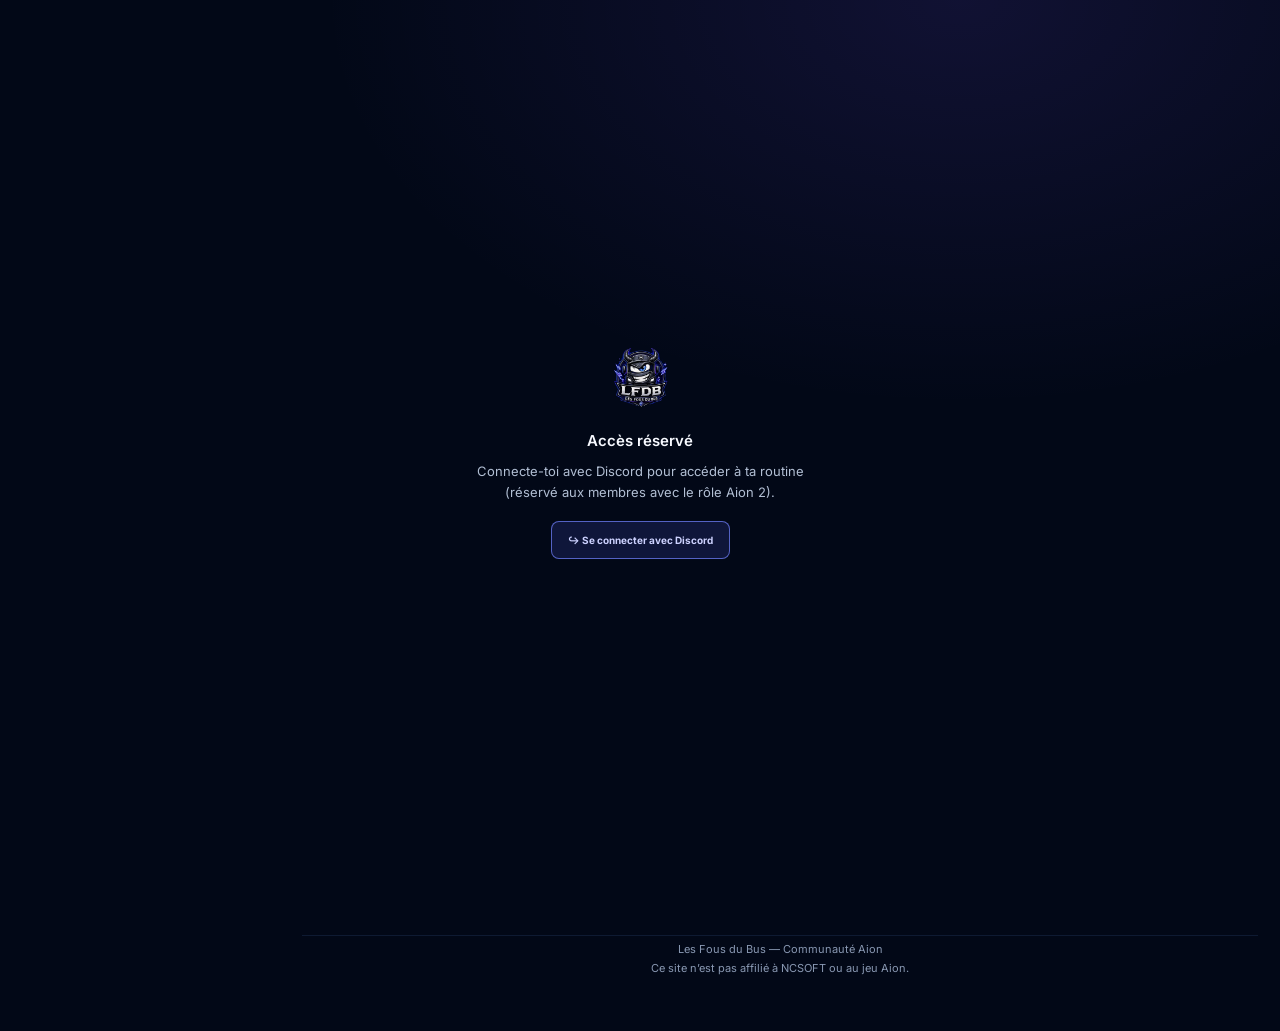
==== commit 31d2cd33: "Update index.html" ====
--- a/index.html
+++ b/index.html
@@ -214,7 +214,6 @@
 .boss-local{font-size:10px;color:var(--muted);margin-bottom:8px}
 .boss-map-link{display:inline-block;font-size:10.5px;color:var(--blue);text-decoration:none}
 .boss-map-link:hover{color:var(--cyan)}
-.boss-gallery-section{margin:28px 0 8px;padding-top:20px;border-top:1px solid rgba(66,121,202,.25)}.boss-gallery-head{display:flex;align-items:flex-end;justify-content:space-between;gap:18px;margin-bottom:14px}.boss-gallery-head h2{margin:3px 0 0;font:600 24px/1.2 Cinzel,serif;color:#f4f7ff}.boss-gallery-head span{color:#42c9ff;font-size:9px;font-weight:800;letter-spacing:.16em}.boss-gallery-head p{margin:0;color:var(--muted);font-size:11px}.boss-photo-grid{display:grid;grid-template-columns:repeat(3,minmax(0,1fr));gap:14px}.boss-photo-card{position:relative;isolation:isolate;min-height:190px;overflow:hidden;border:1px solid rgba(82,126,194,.35);border-radius:11px;background:#071326}.boss-photo-card:before{content:"";position:absolute;z-index:-2;inset:0;background-image:var(--boss-photo);background-position:center 22%;background-repeat:no-repeat;background-size:cover;filter:saturate(1.08) contrast(1.04)}.boss-photo-card:after{content:"";position:absolute;z-index:-1;inset:0;background:linear-gradient(180deg,rgba(2,8,20,.04),rgba(3,11,25,.18) 38%,rgba(3,11,25,.94) 100%)}.boss-photo-copy{position:absolute;inset:auto 0 0;padding:42px 14px 13px}.boss-photo-copy b{display:block;color:#fff;font:600 14px Cinzel,serif;text-shadow:0 2px 8px #000}.boss-photo-copy span{display:block;margin-top:4px;color:#8fcfff;font-size:9px;text-transform:uppercase;letter-spacing:.1em}.boss-photo-card:hover{transform:translateY(-2px);border-color:rgba(65,174,255,.7);box-shadow:0 12px 26px rgba(0,0,0,.22),0 0 18px rgba(22,139,255,.1)}@media(max-width:1100px){.boss-photo-grid{grid-template-columns:repeat(2,minmax(0,1fr))}}@media(max-width:650px){.boss-photo-grid{grid-template-columns:1fr}.boss-gallery-head{align-items:flex-start;flex-direction:column}.boss-photo-card{min-height:175px}}
 </style>
 </head>
 <body>
@@ -225,10 +224,10 @@
 </div>
 <div class="app-shell">
 <aside class="mcm-sidebar">
-  <a class="sidebar-brand" href="./index-test.html"><img src="./logo-lfdb.webp" alt="Les Fous du Bus"><strong>Les Fous du Bus</strong></a>
+  <a class="sidebar-brand" href="./index"><img src="./logo-lfdb.webp" alt="Les Fous du Bus"><strong>Les Fous du Bus</strong></a>
   <div class="sidebar-profile discord-profile-card" id="discordProfile"><div class="discord-offline-state"><b>Compte Discord</b><span>● Non connecté</span></div></div>
   <div class="side-section">Tableau de bord</div>
-  <nav class="side-nav"><a class="active" href="./index-test.html"><span class="side-ico">▦</span>Ma routine</a><a href="./equipes.html"><span class="side-ico">♙</span>Gestion des groupes</a><a href="./evenements.html"><span class="side-ico">▣</span>Événements</a></nav>
+  <nav class="side-nav"><a class="active" href="./index"><span class="side-ico">▦</span>Ma routine</a><a href="./equipes.html"><span class="side-ico">♙</span>Gestion des groupes</a></nav>
   <div class="side-section">Outils</div>
   <nav class="side-nav"><a href="./abyss-boss.html"><span class="side-ico">☠</span>Abyss Boss</a><a href="https://coubo.fr/" target="_blank"><span class="side-ico">↗</span>Guide</a></nav>
   <button class="sidebar-discord-action connect" id="discordActionBtn" type="button">↪ Se connecter avec Discord</button><div class="sidebar-copy">© 2026 Les Fous du Bus</div>
@@ -240,7 +239,7 @@
   <div class="workspace">
     <div class="maincol"><div class="character-energy-grid"><section class="character-panel card"><div class="character-panel-head"><div class="card-title">Mes personnages</div><div class="panel-head-actions"><span>Liste des personnages</span><button class="panel-add-alt" id="addAltInline" type="button">＋ Ajouter un Alt</button></div></div><div class="chips character-filters" id="chips"></div><section class="profiles" id="profiles" aria-label="Classes des personnages"></section></section><section class="energy-card card"><div class="energy-card-head"><div class="energy-title-wrap"><div class="energy-title">Odyle Energy par personnage</div></div><label class="energy-cap">Plafond Odyle <input class="energy-cap-input" type="number" id="odyleMax" min="40" step="40" value="560"></label></div><div class="energy-grid" id="energyGrid"></div><div class="energy-total">Total du compte : <b id="energyTotal">0</b></div></section><section class="summary character-summary card"><div class="card-title">Progression par personnage</div><div class="degradation-note"><strong>Seuil de dégression</strong><br>Un nerf a été identifié à 84 clears cumulés/semaine sur le compte — au-delà de ce seuil, le taux de Kinah obtenu commence à baisser progressivement jusqu'à -80%. Répartir les clears sur 4 personnages (main + 3 alts) permet d'optimiser ce quota sans dépasser le seuil.</div><div id="charProgress"></div></section></div><div id="priorities" hidden></div><section class="quest-main"><div class="quest-main-head"><div><span class="quest-main-kicker">CONTENU PRINCIPAL</span><h2 id="questHeading">Quêtes quotidiennes</h2></div><div class="quest-main-actions"><p>Cliquez sur les bulles pour mettre à jour chaque personnage.</p><div class="progression-tools"><button class="tool" id="hideBtn">◉ Masquer terminées</button><button class="tool" id="resetBtn">↻ Réinitialiser</button><button class="tool" id="allBtn">◉ Tout valider</button></div></div></div><div class="groups" id="groups"></div></section></div>
   </div>
-  <section class="boss-gallery-section"><div class="boss-gallery-head"><div><span>ABYSS BOSS</span><h2>Boss de l’Abysse</h2></div><p>Les principaux boss et exécuteurs à surveiller.</p></div><div class="boss-photo-grid"><article class="boss-photo-card" style="--boss-photo:url('./watcher-kaira.webp')"><div class="boss-photo-copy"><b>Watcher Kaira</b><span>Boss de l’Abysse</span></div></article><article class="boss-photo-card" style="--boss-photo:url('./executor-tamasa.webp')"><div class="boss-photo-copy"><b>Executor Tamasa</b><span>Exécuteur</span></div></article><article class="boss-photo-card" style="--boss-photo:url('./abyss-siege-boss.webp')"><div class="boss-photo-copy"><b>Abyss Siege Boss</b><span>Boss de siège</span></div></article><article class="boss-photo-card" style="--boss-photo:url('./executor-argo.webp')"><div class="boss-photo-copy"><b>Executor Argo</b><span>Exécuteur</span></div></article><article class="boss-photo-card" style="--boss-photo:url('./executor-kaira.webp')"><div class="boss-photo-copy"><b>Executor Kaira</b><span>Exécuteur</span></div></article><article class="boss-photo-card" style="--boss-photo:url('./enraged-guardian-lord-nahma.webp')"><div class="boss-photo-copy"><b>Enraged Guardian Lord Nahma</b><span>Gardien enragé</span></div></article><article class="boss-photo-card" style="--boss-photo:url('./executioner-dramos.webp')"><div class="boss-photo-copy"><b>Executioner Dramos</b><span>Exécuteur</span></div></article><article class="boss-photo-card" style="--boss-photo:url('./ravager-marakha.webp')"><div class="boss-photo-copy"><b>Ravager Marakha</b><span>Ravageur</span></div></article><article class="boss-photo-card" style="--boss-photo:url('./turncoat-ducal.webp')"><div class="boss-photo-copy"><b>Turncoat Ducal</b><span>Renégat</span></div></article></div></section><footer class="footer">Les Fous du Bus — Communauté Aion<br>Ce site n’est pas affilié à NCSOFT ou au jeu Aion.</footer>
+  <footer class="footer">Les Fous du Bus — Communauté Aion<br>Ce site n’est pas affilié à NCSOFT ou au jeu Aion.</footer>
 </main></div></div><div class="toast" id="toast"></div>
 <script>
 let chars=JSON.parse(localStorage.getItem('lfdb-v3-characters')||'null')||[{id:'main',name:'Main'},{id:'alt1',name:'Alt 1'},{id:'alt2',name:'Alt 2'},{id:'alt3',name:'Alt 3'}];
@@ -296,7 +295,7 @@
 function addAlt(){const n=chars.filter(c=>c.id!=='main').length+1,id='alt'+Date.now();chars.push({id,name:'Alt '+n});profiles[id]='ranger';odyleValues[id]=0;saveProfiles();saveOdyle();renderProfiles();renderChips();render();toast('Alt ajouté')}
 function removeAlt(id){const c=chars.find(x=>x.id===id);if(!c||!confirm(`Supprimer ${characterNames[id]||c.name} ?`))return;chars=chars.filter(x=>x.id!==id);delete profiles[id];delete characterNames[id];delete odyleValues[id];localStorage.setItem('lfdb-v3-character-names',JSON.stringify(characterNames));if(filter===id)filter='all';saveProfiles();saveOdyle();renderProfiles();renderChips();render();toast('Alt supprimé')}
 function tick(){const n=new Date(),day=new Date(n);day.setDate(day.getDate()+1);day.setHours(5,0,0,0);if(day<=n)day.setDate(day.getDate()+1);const wed=new Date(n);wed.setDate(wed.getDate()+((3-wed.getDay()+7)%7));wed.setHours(5,0,0,0);if(wed<=n)wed.setDate(wed.getDate()+7);const fmt=d=>{const m=d-n,h=Math.floor(m/36e5),mn=Math.floor(m%36e5/6e4);return `${h}h ${String(mn).padStart(2,'0')}m`};$('#dailyReset').textContent=fmt(day);$('#weeklyReset').textContent=fmt(wed)}
-const DISCORD_CLIENT_ID='1532248812771606691',DISCORD_SESSION_KEY='mcm-discord-session';
+const DISCORD_CLIENT_ID='1532248812771606691',DISCORD_SESSION_KEY='mcm-discord-session',ROUTINE_PUBLIC_URL='https://fous-du-bus.github.io/index';
 const GUILD_ID='1355632831333798200',REQUIRED_ROLE_ID='1443636744267501618',ADMIN_ROLE_ID='1397018334590926929';
 let IS_ADMIN_ROUTINE=false;
 const MCM_ROLE_CACHE_KEY='mcm-discord-role-cache-v1';
@@ -314,7 +313,7 @@
   localStorage.setItem(MCM_ROLE_CACHE_KEY,JSON.stringify({userId:String(userId),roles:Array.isArray(roles)?roles.map(String):[],hasMember:!!hasMember,hasAdmin:!!hasAdmin,validatedAt:Date.now()}));
 }
 function clearRoleCache(){localStorage.removeItem(MCM_ROLE_CACHE_KEY)}
-function discordLogin(){const redirect=encodeURIComponent(location.origin+location.pathname);localStorage.removeItem(DISCORD_SESSION_KEY);location.href=`https://discord.com/api/oauth2/authorize?client_id=${DISCORD_CLIENT_ID}&redirect_uri=${redirect}&response_type=token&scope=identify%20guilds.members.read`}
+function discordLogin(){const redirect=encodeURIComponent(ROUTINE_PUBLIC_URL);localStorage.removeItem(DISCORD_SESSION_KEY);location.href=`https://discord.com/api/oauth2/authorize?client_id=${DISCORD_CLIENT_ID}&redirect_uri=${redirect}&response_type=token&scope=identify%20guilds.members.read`}
 function renderDiscordLogin(){const box=$('#discordProfile'),action=$('#discordActionBtn');box.innerHTML='<div class="discord-offline-state"><b>Compte Discord</b><span>● Non connecté</span></div>';action.className='sidebar-discord-action connect';action.textContent='↪ Se connecter avec Discord';action.onclick=discordLogin}
 async function initDiscordProfile(){const hash=new URLSearchParams(location.hash.replace(/^#/,''));if(hash.get('error')){history.replaceState(null,'',location.pathname+location.search);renderDiscordLogin();toast('Connexion Discord annulée');return}let session=null;if(hash.get('access_token')){session={accessToken:hash.get('access_token'),expiresAt:Date.now()+Number(hash.get('expires_in')||3600)*1000};localStorage.setItem(DISCORD_SESSION_KEY,JSON.stringify(session));history.replaceState(null,'',location.pathname+location.search)}else{try{session=JSON.parse(localStorage.getItem(DISCORD_SESSION_KEY)||'null')}catch{session=null}}if(!session?.accessToken||Number(session.expiresAt||0)<=Date.now()){localStorage.removeItem(DISCORD_SESSION_KEY);renderDiscordLogin();return}try{const res=await fetch('https://discord.com/api/users/@me',{headers:{Authorization:`Bearer ${session.accessToken}`}});if(!res.ok)throw new Error('Session expirée');const user=await res.json(),avatar=user.avatar?`https://cdn.discordapp.com/avatars/${user.id}/${user.avatar}.png?size=128`:'./logo-lfdb.webp',name=user.global_name||user.username||'Membre',action=$('#discordActionBtn');$('#discordProfile').innerHTML=`<div class="discord-user-row"><img src="${avatar}" alt=""><div class="discord-user-copy"><b>${esc(name)}</b><span>● En ligne</span></div></div>`;action.className='sidebar-discord-action logout';action.textContent='↪ Se déconnecter';action.onclick=()=>{clearRoleCache();localStorage.removeItem(DISCORD_SESSION_KEY);renderDiscordLogin();toast('Déconnecté de Discord')}}catch{localStorage.removeItem(DISCORD_SESSION_KEY);renderDiscordLogin()}}
 
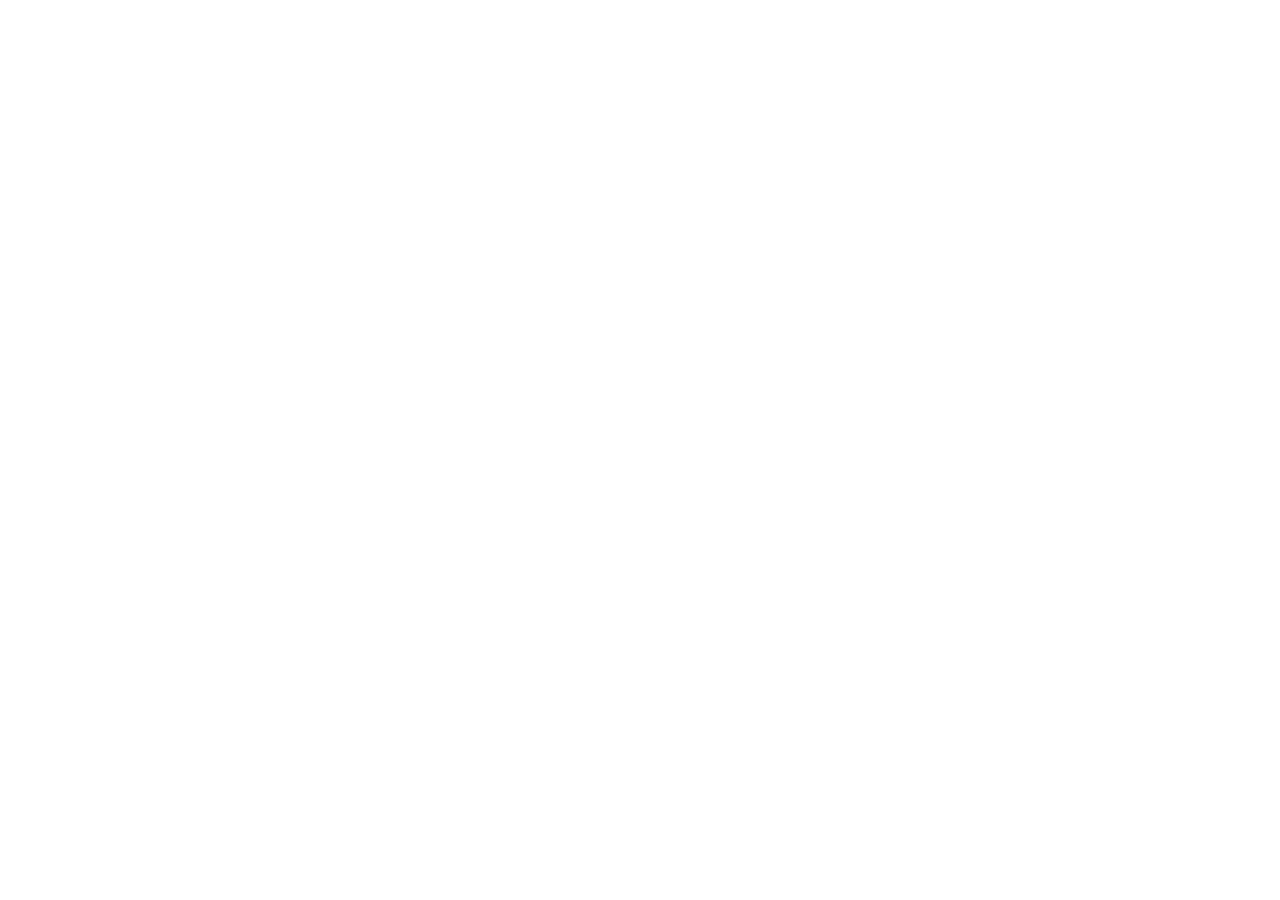
==== commit 6eb73ed9: "Migration vers mmo-connect-manager.pages.dev: remplace par page de redirection automatique" ====
--- a/index.html
+++ b/index.html
@@ -1,395 +1,20 @@
-<!doctype html>
+<!DOCTYPE html>
 <html lang="fr">
 <head>
-<meta charset="utf-8">
-<meta name="viewport" content="width=device-width,initial-scale=1">
-<title>Routines les Fous du Bus — Aion 2</title>
-<link rel="icon" href="./logo.webp">
-<link rel="preconnect" href="https://fonts.googleapis.com">
-<link rel="preconnect" href="https://fonts.gstatic.com" crossorigin>
-<link href="https://fonts.googleapis.com/css2?family=Cinzel:wght@500;600;700&family=Inter:wght@400;500;600;700&family=JetBrains+Mono:wght@500;600&display=swap" rel="stylesheet">
+<meta charset="UTF-8">
+<meta http-equiv="refresh" content="0; url=https://mmo-connect-manager.pages.dev/index.html">
+<link rel="canonical" href="https://mmo-connect-manager.pages.dev/index.html">
+<title>Redirection en cours…</title>
 <style>
-:root{--bg:#020817;--panel:#07152a;--panel2:#091a32;--line:rgba(82,126,194,.29);--blue:#168bff;--cyan:#13d7ff;--violet:#7c56ff;--green:#00dca3;--red:#ff4d67;--gold:#f5b84b;--text:#f3f6ff;--muted:#96a5c2}
-*{box-sizing:border-box}html,body{margin:0;min-height:100%;background:var(--bg);color:var(--text);font-family:Inter,Arial,sans-serif}button{font:inherit;color:inherit}button,a{transition:.16s ease}body{background:radial-gradient(760px 500px at 2% 36%,rgba(102,46,255,.15),transparent 70%),radial-gradient(760px 500px at 98% 36%,rgba(0,177,255,.12),transparent 70%),#020817}body:before{content:"";position:fixed;inset:70px 0 auto;height:500px;pointer-events:none;background:linear-gradient(180deg,rgba(2,8,23,.12),#020817 96%);z-index:0}.topbar{height:70px;position:sticky;top:0;z-index:50;display:flex;align-items:center;padding:0 34px;background:rgba(3,10,23,.96);border-bottom:1px solid rgba(63,113,191,.28);box-shadow:0 12px 34px rgba(0,0,0,.18);backdrop-filter:blur(15px)}.top-brand{display:flex;align-items:center;gap:10px;margin-right:36px;text-decoration:none;color:#fff}.top-brand img{width:54px;height:54px;object-fit:contain;filter:drop-shadow(0 0 10px rgba(19,215,255,.2))}.nav{height:100%;display:flex;align-items:center;gap:5px}.nav a{height:100%;padding:0 17px;display:flex;align-items:center;gap:9px;color:#9eabc2;text-decoration:none;font-size:13px;border-bottom:2px solid transparent}.nav a:hover{color:#fff;background:rgba(22,139,255,.05)}.nav a.active{color:#fff;border-bottom-color:var(--cyan);background:linear-gradient(180deg,transparent,rgba(22,139,255,.1))}.nav-right{margin-left:auto;display:flex;align-items:center;gap:10px}.top-btn{height:36px;padding:0 13px;border:1px solid rgba(82,126,194,.35);border-radius:7px;background:#071326;color:#cbd6e8;text-decoration:none;display:inline-flex;align-items:center;gap:7px;font-size:11px}.top-btn:hover{color:#fff;border-color:rgba(22,139,255,.7)}.top-btn.login{color:#45bfff;border-color:#168bff}.lang{font-size:11px;color:#8996ae;padding-left:8px}.lang b{color:#fff}.page{position:relative;z-index:1;width:min(1125px,calc(100% - 28px));margin:0 auto;padding:10px 0 38px}.hero{text-align:center;padding:0 0 10px}.hero img{width:100px;height:100px;object-fit:contain;display:block;margin:0 auto 0;filter:drop-shadow(0 0 18px rgba(19,215,255,.18))}.hero h1{font:600 clamp(27px,3.2vw,43px)/1.08 Cinzel,serif;letter-spacing:.035em;margin:0;color:#f8f8fb;text-shadow:0 0 24px rgba(48,120,255,.18)}.date{margin-top:14px;color:#27baff;font-size:12px}.tabs{width:min(825px,100%);margin:0 auto 9px;display:grid;grid-template-columns:1fr 1fr;gap:6px}.tab{position:relative;height:50px;border:1px solid var(--line);border-radius:8px 8px 0 0;background:rgba(7,20,43,.78);font:600 14px Cinzel,serif;cursor:pointer}.tab:hover{border-color:rgba(65,151,255,.65)}.tab.active{background:linear-gradient(180deg,rgba(23,108,255,.3),rgba(7,26,57,.88));border-color:rgba(37,129,255,.72);box-shadow:inset 0 -3px 0 var(--cyan),0 0 18px rgba(22,139,255,.12)}.reset-badge{position:absolute;right:84px;top:13px;padding:5px 10px;border:1px solid rgba(82,126,194,.28);border-radius:6px;background:rgba(4,15,34,.58);color:#a8b6cc;font:500 8px JetBrains Mono,monospace}.card{background:linear-gradient(180deg,rgba(7,20,43,.96),rgba(4,14,31,.98));border:1px solid var(--line);border-radius:9px;box-shadow:0 10px 28px rgba(0,0,0,.13)}.progress-card{overflow:hidden;margin-bottom:10px}.progress-line{height:45px;display:grid;grid-template-columns:100px 1fr 100px;gap:15px;align-items:center;padding:0 16px;border-bottom:1px solid rgba(255,255,255,.055)}.progress-line strong{font:600 11px Cinzel,serif}.track,.mini-track{height:8px;overflow:hidden;border-radius:999px;background:#0a1a34;border:1px solid rgba(82,126,194,.2)}.fill{height:100%;border-radius:999px;background:linear-gradient(90deg,#176cff,#13d7ff);box-shadow:0 0 12px rgba(19,215,255,.28)}.progress-value{color:#38c7ff;font:600 12px JetBrains Mono,monospace}.catchup{height:36px;width:100%;padding:0 16px;border:0;background:transparent;display:flex;justify-content:space-between;align-items:center;cursor:pointer;font-size:11px}.catchup:hover{background:rgba(22,139,255,.045)}.catchup-list{display:none;padding:0 16px 12px;color:#96a5c2;font-size:10px}.catchup-list.open{display:block}.controls{display:flex;gap:10px;align-items:center;margin-bottom:11px}.chips,.tools{display:flex;gap:7px;flex-wrap:wrap}.tools{margin-left:auto}.chip,.tool{height:30px;padding:0 12px;border-radius:6px;border:1px solid rgba(82,126,194,.3);background:#071326;color:#aeb9cf;font-size:10px;cursor:pointer}.chip:hover,.chip.active,.tool:hover,.tool.active{color:#fff;border-color:rgba(22,139,255,.7);background:rgba(22,139,255,.14)}.workspace{display:grid;grid-template-columns:minmax(0,1fr);gap:12px}.maincol{min-width:0}.summary-grid{display:grid;grid-template-columns:1fr 1fr;gap:12px;margin-bottom:10px}.summary{padding:12px 16px;min-height:158px}.card-title{font-size:12px;font-weight:700;margin-bottom:8px}.priority-row{height:29px;border-top:1px solid rgba(255,255,255,.055);display:grid;grid-template-columns:14px 1fr auto;align-items:center;gap:7px;font-size:10px;color:#aeb9cf}.dot{width:8px;height:8px;border-radius:50%;background:var(--c)}.priority-row span:last-child{color:#8493ad}.char-row{display:grid;grid-template-columns:65px 1fr auto;gap:10px;align-items:center;margin:8px 0;font-size:10px}.char-row .mini-track{height:6px}.char-row b{font:500 9px JetBrains Mono,monospace;color:#39bfff}.energy{margin-top:9px;padding-top:8px;border-top:1px solid rgba(255,255,255,.055)}.energy-head{display:flex;justify-content:space-between;font-size:10px}.energy-value{margin-top:4px;display:flex;gap:9px;align-items:center;color:#37c5ff;font:500 9px JetBrains Mono,monospace}.energy-value .mini-track{flex:1}.groups{display:flex;flex-direction:column;gap:8px}.task-card{overflow:hidden}.task-head{height:38px;padding:0 14px;display:grid;grid-template-columns:minmax(0,1fr) repeat(4,55px);align-items:center;border-bottom:1px solid rgba(255,255,255,.055)}.task-head h2{font-size:11px;margin:0}.char-label{text-align:center;color:#8d9ab2;font-size:9px}.task-row{min-height:31px;padding:4px 14px;display:grid;grid-template-columns:minmax(0,1fr) repeat(4,55px);align-items:center}.task-row:hover{background:rgba(22,139,255,.04)}.task-name{font-size:10px;color:#d6deed;white-space:nowrap;overflow:hidden;text-overflow:ellipsis}.check{width:18px;height:18px;margin:auto;border:1px solid #62718d;border-radius:50%;background:#061225;display:grid;place-items:center;cursor:pointer;color:transparent;font-size:11px}.check:hover{border-color:var(--cyan)}.check.checked{color:#00ecb5;border-color:#00dca3;background:rgba(0,220,163,.08);box-shadow:0 0 9px rgba(0,220,163,.13)}.check.na{opacity:.18;pointer-events:none}.advice{height:29px;padding:0 14px;border:0;border-top:1px solid rgba(255,255,255,.05);background:transparent;color:#b6c0d2;font-size:10px;cursor:pointer}.aside{display:block;margin-top:12px;text-align:center}.side-card{padding:13px}.side-card h3{font:600 12px Cinzel,serif;margin:0 0 6px}.side-card p{margin:0 0 11px;color:#8493ad;font-size:10px;line-height:1.55}.side-link{height:34px;width:100%;display:flex;align-items:center;justify-content:center;border:1px solid rgba(22,139,255,.65);border-radius:6px;color:#37bfff;text-decoration:none;font-size:10px}.side-link:hover{background:rgba(22,139,255,.12);color:#fff}.side-icon{width:46px;height:46px;margin-bottom:10px;border-radius:50%;display:grid;place-items:center;font-size:23px;background:rgba(22,139,255,.11);border:1px solid rgba(22,139,255,.25);box-shadow:0 0 18px rgba(22,139,255,.1)}.side-icon.violet{color:#b798ff;background:rgba(124,86,255,.12);border-color:rgba(124,86,255,.28)}.reset{width:min(420px,100%);height:49px;border-radius:7px;border:1px solid rgba(255,77,103,.75);background:rgba(255,77,103,.025);color:#ff4d67;font-weight:600;font-size:11px;cursor:pointer}.reset:hover{background:rgba(255,77,103,.09)}.footer{text-align:center;color:#687794;font-size:10px;margin-top:22px;line-height:1.8}.toast{position:fixed;right:18px;bottom:18px;z-index:100;background:#07162d;border:1px solid rgba(67,148,255,.5);border-radius:8px;padding:10px 14px;font-size:11px;opacity:0;transform:translateY(10px);pointer-events:none}.toast.show{opacity:1;transform:none}.compact .task-row{min-height:25px}.hide-done .task-row.done{display:none}
-@media(max-width:900px){.topbar{padding:0 14px}.top-brand span,.nav-right .top-btn:not(.login),.lang{display:none}.top-brand{margin-right:8px}.nav a{padding:0 10px}.workspace{grid-template-columns:1fr}.aside{display:grid;grid-template-columns:1fr 1fr}.reset{grid-column:1/-1}.summary-grid{grid-template-columns:1fr}.reset-badge{display:none}}
-@media(max-width:580px){.topbar{height:58px}.top-brand img{width:42px;height:42px}.nav a{font-size:10px;padding:0 7px}.top-btn.login{padding:0 9px}.hero{padding-top:8px}.hero img{width:78px;height:78px}.hero h1{font-size:23px}.tabs{gap:4px}.tab{font-size:11px}.progress-line{grid-template-columns:85px 1fr 72px;gap:8px}.controls{align-items:flex-start;flex-direction:column}.tools{margin-left:0}.workspace{display:block}.aside{margin-top:9px}.task-head,.task-row{grid-template-columns:minmax(0,1fr) repeat(4,36px);padding-left:9px;padding-right:9px}.task-name{font-size:9px}.char-label{font-size:8px}}
-.reset-badge{min-width:76px;justify-content:center;padding:5px 9px;margin-left:12px;white-space:nowrap;font-family:JetBrains Mono,monospace;font-weight:600}
-.tab-title{display:block;text-align:center}.discord-profile-card{min-height:64px}.discord-profile-card .discord-login-btn{width:100%;min-height:38px;border:1px solid rgba(114,130,255,.65);border-radius:8px;background:rgba(88,101,242,.14);color:#cbd0ff;font-weight:600;font-size:11px;cursor:pointer}.discord-profile-card .discord-login-btn:hover{background:rgba(88,101,242,.25);color:#fff}.discord-user-row{width:100%;display:flex;align-items:center;gap:10px}.discord-user-row img{width:40px;height:40px;border-radius:50%;object-fit:cover}.discord-user-copy{min-width:0;flex:1}.discord-user-copy b{display:block;overflow:hidden;text-overflow:ellipsis;white-space:nowrap}.discord-user-copy span{color:#25e4b2}.discord-logout{border:0;background:transparent;color:#ff7186;font-size:9px;cursor:pointer;padding:3px}
-/* Bannière continue derrière les onglets */
-.app-main .hero{height:270px;min-height:270px;margin:0;padding:50px 24px 0;border:0;border-radius:0;background-position:center 58%;display:flex;flex-direction:column;align-items:center;justify-content:flex-start}.hero:before{background:linear-gradient(90deg,rgba(2,7,18,.58) 0%,rgba(2,7,18,.18) 48%,rgba(2,7,18,.22) 100%)}.hero:after{background:linear-gradient(180deg,rgba(2,7,18,.03) 0%,rgba(2,8,23,.18) 52%,rgba(2,8,23,.76) 82%,#020817 100%)}.hero h1{margin:0;font-size:clamp(34px,3vw,50px)}.hero .date{margin-top:15px}.tabs{position:relative;z-index:3;width:calc(100% - 48px);margin:-94px 24px 26px;padding-bottom:26px}.tab{backdrop-filter:blur(8px)}
-@media(max-width:920px){.app-main .hero{height:235px;min-height:235px;padding-top:38px}.tabs{width:calc(100% - 24px);margin:-83px 12px 20px;padding-bottom:20px}.hero h1{font-size:clamp(28px,7vw,38px)}}
-/* Onglets plus grands et progression réorganisée */
-.app-main .hero{height:305px;min-height:305px}.tabs{margin-top:-128px;padding-bottom:30px;gap:20px}.tab{height:96px;display:flex;flex-direction:column;align-items:center;justify-content:center;gap:9px;font-size:19px;border-radius:12px}.reset-badge{position:static!important;display:flex!important;align-items:center;margin:0!important;transform:none!important;min-width:92px;max-width:none;padding:6px 12px;font-size:11px!important;line-height:1!important}.progress-line{height:100px;display:grid;grid-template-columns:minmax(0,1fr) auto;grid-template-rows:auto auto;column-gap:22px;row-gap:12px;align-content:center;padding:16px 26px}.progress-copy{grid-column:1;grid-row:1;display:flex;align-items:baseline;gap:14px}.progress-copy strong{font-size:16px}.progress-count{display:inline-block;margin:0;color:#9dadc4}.progress-value{grid-column:2;grid-row:1;align-self:center;text-align:right;font-size:28px}.progress-line>.track{grid-column:1/-1;grid-row:2;width:100%;height:11px}.catchup{padding:0 26px}
-@media(max-width:920px){.app-main .hero{height:270px;min-height:270px}.tabs{margin-top:-116px;padding-bottom:24px;gap:10px}.tab{height:88px;font-size:16px}.reset-badge{min-width:78px;padding:5px 9px;font-size:10px!important}.progress-line{height:96px;grid-template-columns:1fr auto;padding:14px 16px}.progress-value{font-size:24px!important}}
-@media(max-width:520px){.tabs{grid-template-columns:1fr;position:relative;margin-top:-190px}.app-main .hero{height:390px;min-height:390px}.tab{height:78px}.progress-copy{display:block}.progress-count{display:block;margin-top:3px}.progress-line{height:112px}}
-/* Ajustements finaux bannière, onglets et timers */
-.app-main{position:relative;background-image:linear-gradient(180deg,rgba(2,7,18,.02) 0%,rgba(2,8,23,.18) 58%,rgba(2,8,23,.82) 88%,#020817 100%),linear-gradient(90deg,rgba(2,7,18,.56),rgba(2,7,18,.12) 50%,rgba(2,7,18,.2)),url("./banniere-dashboard.png");background-repeat:no-repeat;background-size:100% 390px;background-position:top center}.app-main .hero{height:330px;min-height:330px;background:none}.tabs{margin-top:-132px;padding-bottom:24px}.tab{height:112px}.tab-title{width:100%;text-align:center}.reset-badge{position:static!important;left:auto!important;right:auto!important;top:auto!important;bottom:auto!important;align-self:center!important;justify-self:center!important;transform:none!important;margin:0 auto!important;width:max-content!important;min-width:92px!important}.sidebar-bottom{display:none}
-@media(max-width:920px){.app-main{background-size:auto 350px}.app-main .hero{height:300px;min-height:300px}.tabs{margin-top:-120px}.tab{height:102px}}
-@media(max-width:520px){.app-main{background-size:auto 440px}.app-main .hero{height:420px;min-height:420px}.tabs{margin-top:-206px}.tab{height:90px}}
-/* Titre de bannière aligné comme sur MCM */
-.app-main .hero{position:relative;display:block;padding:0}.routine-hero-content{position:absolute;z-index:2;left:28px;top:27px;display:flex;align-items:flex-start;gap:16px;text-align:left}.routine-hero-badge{width:46px;height:46px;flex:none;border-radius:12px;display:grid;place-items:center;color:#87a5ff;background:rgba(55,94,255,.18);border:1px solid rgba(83,113,255,.25)}.routine-hero-badge svg{width:25px;height:25px}.routine-hero-copy h1{margin:0;font-family:Cinzel,serif;font-size:34px;line-height:1.15;font-weight:600;letter-spacing:.03em;text-transform:uppercase}.routine-hero-copy .date{margin-top:8px;text-align:left;font-size:12px;color:#aeb9cf}
-@media(max-width:920px){.routine-hero-content{left:18px;top:20px;gap:12px}.routine-hero-badge{width:42px;height:42px}.routine-hero-copy h1{font-size:27px}}
-/* Image de bannière sans déformation ni double couche */
-.app-main{background:none}.app-main .hero{background-color:#071125;background-image:url("./banniere-dashboard.png");background-repeat:no-repeat;background-size:cover;background-position:center 58%}.hero:before{background:linear-gradient(90deg,rgba(2,7,18,.58) 0%,rgba(2,7,18,.16) 50%,rgba(2,7,18,.2) 100%)}.hero:after{background:linear-gradient(180deg,rgba(2,7,18,.02) 0%,rgba(2,8,23,.12) 55%,rgba(2,8,23,.7) 86%,#020817 100%)}
-/* Positionnement verrouillé */
-.app-main .hero{height:390px;min-height:390px}.banner-date{position:absolute;z-index:3;left:50%;top:43%;transform:translate(-50%,-50%);width:max-content;max-width:90%;color:#5bdcff;font-size:22px;font-weight:700;text-align:center;text-shadow:0 2px 12px rgba(0,0,0,.8)}.tabs{margin-top:-180px;padding-bottom:42px}.tab{position:relative;height:118px;padding:0}.tab-content{position:absolute;inset:0;display:flex;flex-direction:column;align-items:center;justify-content:center;gap:11px;text-align:center}.tab-content .tab-title{width:auto;line-height:1.2}.tab-content .reset-badge{position:static!important;inset:auto!important;display:flex!important;align-items:center!important;justify-content:center!important;align-self:center!important;transform:none!important;margin:0!important}.progress-card{overflow:hidden}.progress-line{height:auto;min-height:112px;display:block;padding:20px 26px}.progress-top{display:flex;align-items:center;justify-content:space-between;gap:20px;margin-bottom:15px}.progress-copy{display:flex;align-items:baseline;gap:15px}.progress-top .progress-value{flex:none;margin:0;text-align:right}.progress-track-row{width:100%}.progress-track-row .track{width:100%;height:12px}
-@media(max-width:920px){.app-main .hero{height:350px;min-height:350px}.banner-date{top:40%;font-size:18px}.tabs{margin-top:-164px;padding-bottom:34px}.tab{height:108px}.progress-line{min-height:106px;padding:18px}.progress-top{margin-bottom:13px}}
-@media(max-width:520px){.app-main .hero{height:465px;min-height:465px}.banner-date{top:31%;font-size:17px}.tabs{margin-top:-222px;padding-bottom:30px}.tab{height:96px}.progress-copy{display:block}.progress-count{display:block}.progress-top{align-items:flex-start}}
-/* Proportions compactes de la bannière MCM */
-.app-main .hero{height:190px;min-height:190px;background-position:center 58%}.routine-hero-content{top:24px}.banner-date{top:57%;font-size:18px}.tabs{margin-top:-48px;margin-bottom:16px;padding-bottom:0}.tab{height:98px}.progress-line{min-height:98px;padding-top:17px;padding-bottom:17px}.progress-card{margin-bottom:14px}
-@media(max-width:920px){.app-main .hero{height:180px;min-height:180px}.routine-hero-content{top:18px}.banner-date{top:56%;font-size:16px}.tabs{margin-top:-38px;margin-bottom:14px;padding-bottom:0}.tab{height:92px}}
-@media(max-width:520px){.app-main .hero{height:190px;min-height:190px}.banner-date{top:58%;font-size:15px}.tabs{margin-top:-28px}.tab{height:84px}.progress-line{min-height:102px}}
-/* Sélection bleu/violet avec cadre doré */
-.tab[data-view="daily"].active{border:2px solid #d9a83e!important;background:linear-gradient(180deg,rgba(23,108,255,.38),rgba(7,26,57,.94))!important;box-shadow:inset 0 -4px 0 #13d7ff,0 0 0 1px rgba(245,184,75,.18),0 0 18px rgba(22,139,255,.13)!important}.tab[data-view="weekly"].active{border:2px solid #d9a83e!important;background:linear-gradient(180deg,rgba(124,86,255,.38),rgba(26,18,61,.94))!important;box-shadow:inset 0 -4px 0 #9b72ff,0 0 0 1px rgba(245,184,75,.18),0 0 18px rgba(124,86,255,.13)!important}
-/* Les couleurs restent identiques ; seul le cadre doré indique la sélection */
-.tab[data-view="daily"]{color:#e8f8ff!important;background:linear-gradient(180deg,rgba(23,108,255,.38),rgba(7,26,57,.94))!important;border:2px solid rgba(19,215,255,.55)!important;box-shadow:inset 0 -4px 0 #13d7ff,0 0 18px rgba(22,139,255,.13)!important}.tab[data-view="weekly"]{color:#f2edff!important;background:linear-gradient(180deg,rgba(124,86,255,.38),rgba(26,18,61,.94))!important;border:2px solid rgba(155,114,255,.55)!important;box-shadow:inset 0 -4px 0 #9b72ff,0 0 18px rgba(124,86,255,.13)!important}.tab[data-view="daily"].active{border-color:#d9a83e!important;box-shadow:inset 0 -4px 0 #13d7ff,0 0 18px rgba(22,139,255,.13)!important}.tab[data-view="weekly"].active{border-color:#d9a83e!important;box-shadow:inset 0 -4px 0 #9b72ff,0 0 18px rgba(124,86,255,.13)!important}
-/* STYLE 3 — Moderne, aéré et lisible */
-:root{--modern-bg:#07111f;--modern-panel:#0c1b2f;--modern-panel-2:#0a1729;--modern-line:rgba(103,139,190,.25);--modern-text:#eef3fa;--modern-muted:#9facbf}.app-shell{grid-template-columns:210px minmax(0,1fr)}.mcm-sidebar{padding:18px 13px 15px;background:linear-gradient(180deg,#081525,#06101e);border-right-color:rgba(103,139,190,.22)}.sidebar-brand img{width:112px;height:112px}.sidebar-brand strong{font-size:12px}.sidebar-profile{margin:14px 0 17px;padding:9px}.side-nav a{height:44px;font-size:12px}.side-section{margin-top:15px}.app-main .page{width:calc(100% - 32px);margin:0 16px;padding-bottom:38px}
-.app-main .hero{height:215px;min-height:215px;background-position:center 55%;border-bottom:1px solid rgba(79,121,181,.22)}.hero:before{background:linear-gradient(90deg,rgba(3,10,22,.72),rgba(3,10,22,.16) 52%,rgba(3,10,22,.28))}.hero:after{background:linear-gradient(180deg,rgba(2,8,20,.02),rgba(7,17,31,.08) 58%,#07111f 100%)}.routine-hero-content{left:25px;top:25px}.routine-hero-badge{display:none}.routine-hero-copy h1{font-size:37px;letter-spacing:.035em}.routine-hero-copy p{margin:5px 0 0;color:#c0cada;font-size:13px}.banner-date{top:57%;display:flex;flex-direction:column;gap:2px;color:#fff;text-shadow:0 3px 16px rgba(0,0,0,.75)}.banner-weekday{color:#e2c77d;font:600 15px Cinzel,serif;letter-spacing:.09em;text-transform:uppercase}.banner-full-date{font:600 35px Cinzel,serif;letter-spacing:.035em}
-.tabs{width:100%;margin:0 0 14px;padding:0;gap:12px}.tab{height:94px;border-radius:9px;font-size:18px}.tab[data-view="daily"]{background:linear-gradient(145deg,#0a3963,#09213c)!important}.tab[data-view="weekly"]{background:linear-gradient(145deg,#28204d,#141a35)!important}.reset-badge{background:rgba(3,12,28,.42)!important;border-radius:999px!important;border-width:1px!important}
-.progress-card{border-radius:9px;margin-bottom:14px;background:linear-gradient(145deg,#0d1d31,#091728)}.progress-line{min-height:88px;padding:17px 22px}.progress-top{margin-bottom:11px}.progress-copy strong{font-size:15px}.progress-count{color:#aeb9ca}.progress-value{font-size:28px}.progress-track-row .track{height:9px}.controls{padding:0 2px;margin-bottom:14px}.chip,.tool{height:39px;border-radius:7px}
-.profiles{grid-template-columns:repeat(auto-fit,minmax(250px,1fr));gap:12px;margin-bottom:14px}.profile-card{min-height:120px;padding:13px;background:linear-gradient(145deg,#0d1f34,#0a1729);border-radius:9px}.class-banner{width:64px;height:64px}.profile-top{margin-bottom:8px}.add-alt-card{min-height:120px;border-radius:9px}.summary-grid{gap:12px;margin-bottom:14px}.summary{min-height:176px;padding:16px 18px;border-radius:9px}.card-title{font-size:15px}.priority-row{height:36px}.char-row{margin:11px 0}
-.energy-card{padding:17px 18px;margin-bottom:14px;border-radius:9px;background:linear-gradient(145deg,#101c30,#0a1729)}.energy-grid{grid-template-columns:repeat(auto-fit,minmax(235px,1fr));gap:10px}.energy-row{padding:12px;border-radius:8px}.groups{grid-template-columns:repeat(3,minmax(0,1fr));gap:12px}.task-card{border-radius:9px}.task-card .task-head{min-height:58px;padding:0 16px}.task-head h2{font-size:14px}.quest-progress{min-height:98px;padding:12px}.quest-character-grid{gap:7px}.quest-character{min-height:40px;border-radius:7px}.footer{margin-top:22px}
-@media(min-width:1550px){.app-shell{grid-template-columns:220px minmax(0,1fr)}.app-main .page{width:calc(100% - 44px);margin:0 22px}.profiles{grid-template-columns:repeat(auto-fit,minmax(275px,1fr))}}
-@media(max-width:1250px){.groups{grid-template-columns:repeat(2,minmax(0,1fr))}}
-@media(max-width:920px){.app-shell{display:block}.app-main .page{width:calc(100% - 20px);margin:0 auto}.app-main .hero{height:190px;min-height:190px}.routine-hero-content{left:18px;top:19px}.routine-hero-copy h1{font-size:29px}.banner-full-date{font-size:27px}.tabs{margin-top:0}.groups{grid-template-columns:repeat(2,minmax(0,1fr))}}
-@media(max-width:650px){.tabs,.groups{grid-template-columns:1fr}.app-main .hero{height:180px;min-height:180px}.routine-hero-copy p{display:none}.banner-date{top:64%}.banner-weekday{font-size:11px}.banner-full-date{font-size:20px}.tab{height:82px}.summary-grid{grid-template-columns:1fr}.quest-character-grid{grid-template-columns:1fr}}
-/* Onglets fidèles au rendu moderne choisi */
-.tabs{display:grid!important;grid-template-columns:repeat(2,minmax(0,1fr))!important;gap:12px!important}.tabs .tab{position:relative!important;height:96px!important;padding:0!important;overflow:hidden!important;border-radius:9px!important;transition:border-color .18s ease,transform .18s ease!important}.tabs .tab:hover{transform:translateY(-1px)}.tabs .tab[data-view="daily"]{color:#eaf8ff!important;background:radial-gradient(420px 130px at 18% 30%,rgba(22,139,255,.22),transparent 72%),linear-gradient(135deg,#0a2b4d,#0a1b32 72%)!important;border:1px solid rgba(40,170,225,.58)!important;box-shadow:none!important}.tabs .tab[data-view="weekly"]{color:#eee9fb!important;background:radial-gradient(420px 130px at 18% 30%,rgba(124,86,255,.2),transparent 72%),linear-gradient(135deg,#211b43,#11172d 72%)!important;border:1px solid rgba(139,108,210,.5)!important;box-shadow:none!important}.tabs .tab-content{position:absolute!important;inset:0!important;display:flex!important;flex-direction:column!important;align-items:center!important;justify-content:center!important;gap:10px!important;text-align:center!important}.tabs .tab-title{font:600 19px/1.2 Cinzel,serif!important;letter-spacing:.025em!important}.tabs .reset-badge{position:static!important;inset:auto!important;width:auto!important;min-width:105px!important;height:27px!important;margin:0!important;padding:0 13px!important;display:inline-flex!important;align-items:center!important;justify-content:center!important;gap:7px!important;border-radius:999px!important;font:600 11px/1 JetBrains Mono,monospace!important;transform:none!important}.tabs .reset-badge:before{content:"◷";font:700 13px/1 Inter,sans-serif}.tabs .tab[data-view="daily"] .reset-badge{color:#6edcff!important;background:rgba(19,215,255,.09)!important;border:1px solid rgba(19,215,255,.34)!important}.tabs .tab[data-view="weekly"] .reset-badge{color:#c5aeff!important;background:rgba(155,114,255,.1)!important;border:1px solid rgba(155,114,255,.32)!important}.tabs .tab.active{border:2px solid #d9a83e!important;box-shadow:0 0 0 1px rgba(217,168,62,.12),0 8px 20px rgba(0,0,0,.12)!important}.tabs .tab:before{display:none!important}
-@media(max-width:650px){.tabs{grid-template-columns:1fr!important}.tabs .tab{height:88px!important}}
-/* Odyle remplace À faire maintenant */
-.summary-grid{align-items:stretch}.summary-grid>.energy-card,.summary-grid>.summary{height:100%;min-height:190px;margin:0}.summary-grid>.energy-card{padding:16px 18px}.summary-grid>.energy-card .energy-card-head{margin-bottom:12px}.summary-grid>.energy-card .energy-grid{grid-template-columns:repeat(2,minmax(0,1fr));gap:8px}.summary-grid>.energy-card .energy-row{padding:9px 10px}.summary-grid>.energy-card .energy-total{margin-top:9px;padding-top:8px}
-@media(max-width:760px){.summary-grid>.energy-card .energy-grid{grid-template-columns:1fr}}
-/* Hauteurs finales synchronisées */
-.character-panel .profile-card{height:104px!important;min-height:104px!important}.character-summary .char-row{height:104px!important;min-height:104px!important;padding:19px 4px!important;row-gap:10px!important}
-/* En-tête personnages et progression inspirée d'Odyle */
-.character-panel-head{align-items:flex-start!important}.panel-head-actions{display:flex;flex-direction:column;align-items:flex-end;gap:5px;margin-left:auto}.panel-head-actions span{line-height:1.2}.panel-head-actions .panel-add-alt{height:25px;margin:0;padding:0 8px;font-size:9px}.character-filters{margin-top:-4px}.character-summary #charProgress{padding-right:7px}.character-summary .char-row{position:relative;padding:13px 4px!important;grid-template-rows:auto 14px!important;align-content:center;border-bottom:1px solid rgba(111,143,188,.16)!important;background:transparent!important}.character-summary .char-row:first-child{border-top:1px solid rgba(111,143,188,.16)!important}.character-summary .char-row>span{font-size:12px!important;color:var(--class,#dce6fb)}.character-summary .char-row>b{font-size:11px!important}.character-summary .char-row>.mini-track{height:14px!important;background:#09182c;border:1px solid rgba(82,126,194,.28);box-shadow:inset 0 1px 3px rgba(0,0,0,.35)}.character-summary .char-row>.mini-track .fill{border-radius:999px;box-shadow:0 0 10px color-mix(in srgb,currentColor 24%,transparent)}
-/* Trois personnages et trois progressions visibles */
-.character-panel .profile-card{height:80px!important;min-height:80px!important;padding:8px 34px 8px 8px!important;display:grid;grid-template-columns:minmax(0,1.45fr) minmax(82px,.75fr);align-items:center;gap:9px}.character-panel .profile-top{display:grid!important;grid-template-columns:38px minmax(0,1fr);gap:8px;margin:0!important;padding:0!important}.character-panel .class-banner{width:36px;height:36px}.character-panel .profile-name{font-size:10px;margin-bottom:3px}.character-panel .character-name{height:27px;font-size:9px}.character-panel .profile-selects{max-width:none;padding:0!important}.character-panel .profile-class{height:29px;font-size:9px}.character-panel .remove-alt{right:4px!important}.character-summary .char-row{height:80px!important;min-height:80px!important;padding:12px 4px!important;grid-template-rows:auto 14px!important;row-gap:8px!important}.character-panel .profiles,.character-summary #charProgress{top:132px;bottom:16px}.character-panel .profiles{height:auto!important;max-height:none!important}.character-summary #charProgress{height:auto!important;max-height:none!important}@media(max-width:1100px) and (min-width:901px){.character-panel .profile-card{grid-template-columns:minmax(0,1fr) minmax(72px,.65fr);gap:6px}.character-panel .class-banner{width:32px;height:32px}.character-panel .profile-top{grid-template-columns:34px minmax(0,1fr)}}@media(max-width:900px){.character-panel .profile-card,.character-summary .char-row{height:80px!important;min-height:80px!important}}
-</style>
-<style id="readability-fix">
-:root{--panel:#091a32;--panel2:#0c203d;--line:rgba(111,151,214,.38);--text:#f7f9ff;--muted:#b2bfd4}
-body{font-size:14px;line-height:1.5;background:radial-gradient(1100px 700px at 75% 0%,rgba(111,67,255,.12),transparent 58%),#020817;background-attachment:fixed}
-body:before{background:none}
-.topbar{background:rgba(4,13,29,.98)}
-.nav a{font-size:14px}.top-btn{font-size:12px}.page{width:min(1180px,calc(100% - 32px));padding-top:16px}
-.hero{padding-bottom:16px}.hero h1{font-size:clamp(30px,3.2vw,44px)}.date{font-size:14px;color:#67ccff}
-.tab{height:54px;font-size:16px}.reset-badge{font-size:10px;right:42px}
-.card{background:linear-gradient(180deg,rgba(10,28,54,.98),rgba(6,19,39,.99));border-color:rgba(111,151,214,.38);box-shadow:0 9px 24px rgba(0,0,0,.11)}
-.progress-line{height:54px;grid-template-columns:125px 1fr 120px;padding:0 19px}.progress-line strong{font-size:14px}.progress-value{font-size:14px}.track{height:10px}.catchup{height:43px;padding:0 19px;font-size:13px}.catchup-list{font-size:12px;line-height:1.6}
-.controls{margin:14px 0;gap:12px}.chip,.tool{height:38px;padding:0 15px;font-size:12px;border-color:rgba(111,151,214,.4)}
-.summary-grid{gap:14px;margin-bottom:14px}.summary{padding:17px 19px;min-height:185px}.card-title{font-size:15px;margin-bottom:11px}.priority-row{height:35px;font-size:12px}.char-row{grid-template-columns:78px 1fr auto;gap:12px;margin:11px 0;font-size:12px}.char-row b{font-size:11px}.char-row .mini-track{height:8px}.energy{margin-top:12px;padding-top:11px}.energy-head{font-size:12px}.energy-value{font-size:11px}
-.groups{gap:12px}.task-head{height:48px;padding:0 18px;grid-template-columns:minmax(0,1fr) repeat(4,66px)}.task-head h2{font-size:14px}.char-label{font-size:11px;color:#b3c0d4}.task-row{min-height:43px;padding:6px 18px;grid-template-columns:minmax(0,1fr) repeat(4,66px);border-top:1px solid rgba(255,255,255,.065)}.task-name{font-size:13px;color:#e5eaf4}.check{width:24px;height:24px;font-size:14px;border-width:1.5px}.advice{height:39px;padding:0 18px;font-size:12px;color:#c3cede}
-.aside{margin-top:18px}.reset{height:54px;font-size:13px}.footer{font-size:12px;color:#8998b2;margin-top:28px}
-.compact .task-row{min-height:35px}
-@media(max-width:580px){.page{width:min(100% - 20px,1180px)}.nav a{font-size:11px}.top-btn.login{font-size:10px}.hero h1{font-size:25px}.tab{font-size:13px}.progress-line{grid-template-columns:95px 1fr 86px;padding:0 11px}.progress-line strong,.progress-value{font-size:11px}.task-head,.task-row{grid-template-columns:minmax(0,1fr) repeat(4,42px);padding-left:11px;padding-right:11px}.task-name{font-size:11px}.char-label{font-size:9px}.check{width:22px;height:22px}}
-</style>
-<style id="timer-tabs-fix">
-.tab{height:68px!important;padding:9px 12px 29px!important;display:flex!important;align-items:center!important;justify-content:center!important;overflow:visible!important}
-.reset-badge{left:50%!important;right:auto!important;top:auto!important;bottom:7px!important;transform:translateX(-50%)!important;display:block;max-width:calc(100% - 24px);overflow:hidden;text-overflow:ellipsis;white-space:nowrap;font-size:9px!important;line-height:1.2}
-@media(max-width:900px){.tab{height:54px!important;padding:0 10px!important}.reset-badge{display:none!important}}
-</style>
-<style id="class-colors">
-.profiles{display:grid;grid-template-columns:repeat(auto-fit,minmax(210px,1fr));gap:10px;margin:0 0 10px}.profile-card{--class:#168bff;position:relative;overflow:hidden;padding:11px 12px;background:linear-gradient(135deg,color-mix(in srgb,var(--class) 10%,#091a32),#061327 70%);border:1px solid color-mix(in srgb,var(--class) 48%,rgba(82,126,194,.35));border-radius:9px;box-shadow:inset 3px 0 0 var(--class),0 7px 18px rgba(0,0,0,.1)}.profile-card:after{content:"";position:absolute;width:70px;height:70px;right:-24px;bottom:-35px;border-radius:50%;background:var(--class);filter:blur(25px);opacity:.13;pointer-events:none}.profile-top{position:relative;z-index:1;display:flex;align-items:center;gap:10px;margin-bottom:9px}.class-banner{width:62px;height:62px;object-fit:contain;flex:none;filter:drop-shadow(0 0 10px var(--class))}.profile-copy{flex:1;min-width:0}.profile-name{color:#f5f8ff;font:600 12px Cinzel,serif;margin-bottom:5px}.character-name{width:100%;height:31px;padding:0 8px;color:#fff;background:rgba(4,15,33,.85);border:1px solid color-mix(in srgb,var(--class) 50%,#385174);border-radius:6px;font-size:11px;outline:0}.character-name::placeholder{color:#7787a2}.character-name:focus{border-color:var(--class);box-shadow:0 0 0 3px color-mix(in srgb,var(--class) 18%,transparent)}.remove-alt{width:28px;height:28px;border-radius:7px;border:1px solid rgba(255,77,103,.35);background:rgba(255,77,103,.06);color:#ff7489;cursor:pointer}.remove-alt:hover{border-color:#ff4d67;background:rgba(255,77,103,.13)}.profile-selects{position:relative;z-index:1}.profile-class{width:100%;min-width:0;height:34px;padding:0 7px;color:#e8effc;background:#07162d;border:1px solid color-mix(in srgb,var(--class) 55%,#385174);border-radius:7px;font-size:10px;outline:0}.profile-class:focus{border-color:var(--class);box-shadow:0 0 0 3px color-mix(in srgb,var(--class) 18%,transparent)}.profiles-actions{display:flex;justify-content:flex-end;margin:0 0 15px}.add-alt{height:36px;padding:0 14px;border-radius:7px;border:1px solid rgba(0,220,163,.5);background:rgba(0,220,163,.07);color:#40e9ba;font-size:11px;cursor:pointer}.add-alt:hover{background:rgba(0,220,163,.14);border-color:#00dca3;color:#fff}
-.task-head .char-label{font-weight:700}.class-dot{display:inline-block;width:7px;height:7px;margin-right:5px;border-radius:50%;background:var(--class);box-shadow:0 0 7px var(--class)}
-.task-card{overflow-x:auto}.task-head,.task-row{grid-template-columns:minmax(260px,1fr) repeat(var(--char-count,4),66px);min-width:calc(300px + var(--char-count,4) * 66px)}
-@media(max-width:780px){.profiles{grid-template-columns:repeat(2,minmax(0,1fr))}}@media(max-width:520px){.profiles{grid-template-columns:1fr}.task-head,.task-row{grid-template-columns:minmax(210px,1fr) repeat(var(--char-count,4),46px);min-width:calc(230px + var(--char-count,4) * 46px)}}
-</style>
-<style id="period-colors">
-.tab[data-view="daily"]{border-color:rgba(19,215,255,.38)!important}.tab[data-view="daily"].active{color:#dffaff!important;background:linear-gradient(180deg,rgba(22,139,255,.38),rgba(5,30,65,.94))!important;border-color:#13d7ff!important;box-shadow:inset 0 -3px 0 #13d7ff,0 0 20px rgba(19,215,255,.17)!important}.tab[data-view="daily"] .reset-badge{color:#72e5ff!important;border-color:rgba(19,215,255,.4)!important;background:rgba(19,215,255,.08)!important}
-.tab[data-view="weekly"]{border-color:rgba(124,86,255,.42)!important}.tab[data-view="weekly"].active{color:#f0eaff!important;background:linear-gradient(180deg,rgba(124,86,255,.4),rgba(35,20,77,.94))!important;border-color:#9b72ff!important;box-shadow:inset 0 -3px 0 #a986ff,0 0 20px rgba(124,86,255,.2)!important}.tab[data-view="weekly"] .reset-badge{color:#d0baff!important;border-color:rgba(155,114,255,.45)!important;background:rgba(124,86,255,.09)!important}
-</style>
-<style id="approved-pro-layout">
-.page{width:min(1340px,calc(100% - 34px))}.hero img{width:82px;height:82px}.hero h1{font-size:clamp(29px,3vw,40px)}
-.tabs{width:min(900px,100%);gap:18px}.tab{border-radius:8px!important}
-.progress-line{height:70px;grid-template-columns:150px 92px minmax(0,1fr);gap:18px}.progress-copy{grid-column:1;display:flex;flex-direction:column;gap:4px}.progress-copy strong{font-size:14px}.progress-count{color:#93a5bf;font:500 11px JetBrains Mono,monospace}.progress-value{grid-column:2;grid-row:1;font-size:32px!important;line-height:1;color:#43c9ff!important;white-space:nowrap}.progress-track,.progress-line>.track{grid-column:3;grid-row:1;height:12px!important}
-.profiles{grid-template-columns:repeat(auto-fit,minmax(190px,1fr));margin-bottom:15px}.profile-card{min-height:92px;padding:10px 12px}.class-logo{width:48px;height:48px}.profile-name{font-size:14px}.profile-class{height:32px;font-size:12px}.profiles-actions{display:none!important}.add-alt-card{min-height:92px;border:1px dashed rgba(84,180,255,.48);border-radius:9px;background:rgba(7,20,43,.58);color:#54cfff;font-size:13px;font-weight:600;cursor:pointer}.add-alt-card:hover{border-color:#13d7ff;background:rgba(19,215,255,.08);color:#fff}
-.summary{min-height:150px}.energy-card{display:block;padding:14px 18px;margin:0 0 12px}.energy-card-head{display:flex;align-items:center;justify-content:space-between;gap:14px;margin-bottom:12px}.energy-title{font:600 14px Cinzel,serif}.energy-cap{display:flex;align-items:center;gap:8px;color:#9fb0c8;font-size:11px}.energy-cap-input{width:76px;height:30px;padding:0 8px;text-align:center;border:1px solid rgba(19,215,255,.45);border-radius:6px;background:#07162d;color:#fff;font:600 11px JetBrains Mono,monospace;outline:0}.energy-input::-webkit-inner-spin-button,.energy-input::-webkit-outer-spin-button,.energy-cap-input::-webkit-inner-spin-button,.energy-cap-input::-webkit-outer-spin-button{-webkit-appearance:none;margin:0}.energy-input,.energy-cap-input{-moz-appearance:textfield;appearance:textfield}.energy-grid{display:grid;grid-template-columns:repeat(auto-fit,minmax(230px,1fr));gap:10px}.energy-row{--class:#168bff;padding:10px 11px;border:1px solid color-mix(in srgb,var(--class) 35%,rgba(82,126,194,.25));border-radius:8px;background:color-mix(in srgb,var(--class) 5%,#061327)}.energy-row-top{display:flex;align-items:center;justify-content:space-between;gap:10px;margin-bottom:8px}.energy-character{font-weight:700;font-size:11px;color:var(--class)}.energy-number-wrap{display:flex;align-items:center;gap:5px}.energy-input{width:68px;height:30px;padding:0 7px;text-align:right;border:1px solid color-mix(in srgb,var(--class) 50%,#385174);border-radius:6px;background:#07162d;color:#fff;font:600 11px JetBrains Mono,monospace;outline:0}.energy-input:focus{border-color:var(--class);box-shadow:0 0 0 3px color-mix(in srgb,var(--class) 16%,transparent)}.energy-max{color:#8797b0;font:500 9px JetBrains Mono,monospace}.energy-range{width:100%;height:5px;accent-color:var(--class);cursor:pointer}.energy-status{margin-top:5px;color:#8192ab;font-size:9px}.energy-total{margin-top:11px;padding-top:10px;border-top:1px solid rgba(255,255,255,.06);display:flex;justify-content:flex-end;gap:8px;color:#9cadc4;font-size:11px}.energy-total b{color:#5bd6ff;font-family:JetBrains Mono,monospace}
-.hero{position:relative;isolation:isolate;min-height:210px;margin:0 0 18px;padding:22px 16px 16px;overflow:hidden;border:1px solid rgba(56,105,183,.3);border-top:0;border-radius:0 0 14px 14px;background-color:#071125;background-image:url("./banniere-dashboard.png");background-repeat:no-repeat;background-size:cover;background-position:center 58%;box-shadow:0 18px 40px rgba(0,0,0,.2)}.hero:before{content:"";position:absolute;z-index:-2;inset:0;background:linear-gradient(90deg,rgba(2,7,18,.64),rgba(2,7,18,.2) 50%,rgba(2,7,18,.28))}.hero:after{content:"";position:absolute;z-index:-1;inset:0;background:linear-gradient(180deg,rgba(2,7,18,.02),rgba(2,8,23,.28) 62%,#020817 100%)}.hero img,.hero h1,.hero .date{position:relative;z-index:1}.hero h1{text-shadow:0 3px 18px #000,0 0 28px rgba(48,120,255,.4)}
-.task-heading{min-width:0;padding:9px 0;display:flex;align-items:center;gap:11px}.task-heading h2{margin:0}.task-card .task-head{height:auto;min-height:66px}.energy-title-wrap{display:flex;align-items:center;gap:13px;min-width:0}.check.multi{width:44px;border-radius:999px;color:#aebbd0;font:600 9px JetBrains Mono,monospace}.check.multi.checked{color:var(--class)!important}
-.task-card.has-art{position:relative;isolation:isolate;background-image:radial-gradient(circle at 91% 50%,rgba(57,142,255,.16),transparent 25%),linear-gradient(180deg,rgba(7,20,43,.96),rgba(4,14,31,.96))!important}.task-card.has-art:after{content:"";position:absolute;z-index:0;right:16px;top:50%;width:88px;height:88px;transform:translateY(-50%);background-image:var(--quest-image);background-repeat:no-repeat;background-position:center;background-size:contain;opacity:.55;filter:saturate(1.25) contrast(1.12) drop-shadow(0 0 10px rgba(75,170,255,.42));pointer-events:none}.task-card.has-art .task-head,.task-card.has-art .task-row{position:relative;z-index:1;padding-right:76px}.energy-card{isolation:isolate;background-image:radial-gradient(circle at 91% 48%,rgba(245,184,75,.18),transparent 30%),linear-gradient(180deg,rgba(7,20,43,.96),rgba(4,14,31,.96))!important}.energy-card:after{content:"";position:absolute;z-index:0;right:22px;top:50%;width:145px;height:145px;transform:translateY(-50%);background:url('./odyle.png') center/contain no-repeat;opacity:.34;filter:saturate(1.12) contrast(1.08) drop-shadow(0 0 14px rgba(245,184,75,.42));pointer-events:none}.energy-card>*{position:relative;z-index:1}.energy-card-head,.energy-grid,.energy-total{padding-right:68px}@media(max-width:650px){.task-card.has-art:after{width:72px;height:72px;right:7px;opacity:.46}.task-card.has-art .task-head,.task-card.has-art .task-row{padding-right:50px}.energy-card:after{width:112px;height:112px;right:5px;opacity:.24}.energy-card-head,.energy-grid,.energy-total{padding-right:28px}}
-.summary-grid>.energy-card .energy-grid{display:block}.summary-grid>.energy-card .energy-row{display:grid;grid-template-columns:minmax(105px,.65fr) minmax(130px,1.35fr) auto;grid-template-rows:auto auto;column-gap:16px;row-gap:4px;align-items:center;margin:0;padding:11px 0;border:0;border-bottom:1px solid rgba(130,157,197,.16);border-radius:0;background:transparent}.summary-grid>.energy-card .energy-row:first-child{border-top:1px solid rgba(130,157,197,.16)}.energy-row-top{display:contents}.energy-character{grid-column:1;grid-row:1/3}.energy-range{grid-column:2;grid-row:1;height:7px}.energy-status{grid-column:2;grid-row:2;margin:0}.energy-number-wrap{grid-column:3;grid-row:1/3}.energy-total{margin-top:7px!important;border-top:0!important}.energy-card:after{opacity:.2}@media(max-width:650px){.summary-grid>.energy-card .energy-row{grid-template-columns:minmax(80px,.7fr) minmax(90px,1.3fr);column-gap:10px}.energy-number-wrap{grid-column:2;grid-row:2;justify-self:end}.energy-status{grid-column:1;grid-row:2;font-size:9px}.energy-character{grid-row:1}.energy-card-head{align-items:flex-start;flex-direction:column}.energy-card:after{opacity:.12}}
-/* Couleurs des grandes catégories */
-.progress-card{border-color:rgba(36,224,170,.5);background:linear-gradient(135deg,rgba(5,47,49,.96),rgba(5,24,45,.98) 62%);box-shadow:inset 4px 0 0 #23d9a5,0 10px 28px rgba(0,0,0,.16),0 0 24px rgba(35,217,165,.07)}.progress-card .progress-line strong{color:#7cf2d0}.progress-card .track{border-color:rgba(35,217,165,.32)}.progress-card .fill{background:linear-gradient(90deg,#11b98c,#24e0aa,#20c9ff);box-shadow:0 0 14px rgba(36,224,170,.38)}.progress-card .progress-value{color:#6df0cb}.progress-card .catchup{color:#bcebdd}
-.energy-card{border-color:rgba(245,184,75,.5);background:radial-gradient(520px 180px at 92% 0%,rgba(245,184,75,.11),transparent 65%),linear-gradient(135deg,rgba(45,31,10,.96),rgba(7,20,40,.98) 65%);box-shadow:inset 4px 0 0 #f5b84b,0 10px 28px rgba(0,0,0,.16),0 0 24px rgba(245,184,75,.07)}.energy-title{color:#ffd77c}.energy-cap-input{border-color:rgba(245,184,75,.6);box-shadow:0 0 12px rgba(245,184,75,.08)}.energy-total b{color:#ffd064}.energy-row{background:linear-gradient(135deg,color-mix(in srgb,var(--class) 7%,#10192b),rgba(42,29,9,.58));border-color:color-mix(in srgb,var(--class) 30%,rgba(245,184,75,.3))}
-body[data-view="daily"] .task-card{border-color:rgba(19,215,255,.4);background:linear-gradient(135deg,rgba(5,35,59,.97),rgba(5,17,36,.98) 68%);box-shadow:inset 3px 0 0 #13d7ff,0 9px 24px rgba(0,0,0,.13)}body[data-view="daily"] .task-head{background:linear-gradient(90deg,rgba(19,215,255,.1),transparent)}body[data-view="daily"] .task-head h2:before{color:#13d7ff}
-body[data-view="weekly"] .task-card{border-color:rgba(155,114,255,.45);background:linear-gradient(135deg,rgba(31,20,67,.97),rgba(7,16,36,.98) 68%);box-shadow:inset 3px 0 0 #9b72ff,0 9px 24px rgba(0,0,0,.13)}body[data-view="weekly"] .task-head{background:linear-gradient(90deg,rgba(155,114,255,.12),transparent)}body[data-view="weekly"] .task-head h2:before{color:#ad8cff}
-/* Thème final : surfaces MCM sobres et accents lumineux */
-.card,.summary,.profile-card,.task-card,.progress-card,.energy-card{background:linear-gradient(145deg,rgba(9,25,50,.97),rgba(5,16,34,.99) 72%);border-color:rgba(88,132,198,.32);box-shadow:0 12px 28px rgba(0,0,0,.18)}
-.tabs{gap:12px;margin-bottom:13px}.tab{height:60px;border-radius:11px;background:linear-gradient(145deg,rgba(10,27,53,.95),rgba(6,18,38,.98));color:#aebbd1;overflow:hidden}.tab:before{content:"";position:absolute;left:0;right:0;bottom:0;height:3px;opacity:.45}.tab[data-view="daily"]:before{background:#20bfff}.tab[data-view="weekly"]:before{background:#8b6cff}.tab[data-view="daily"].active{color:#e8f8ff;background:linear-gradient(145deg,rgba(10,37,70,.98),rgba(6,20,42,.99))!important;border-color:rgba(32,191,255,.65)!important;box-shadow:0 10px 24px rgba(0,0,0,.16),inset 0 -3px 0 #20bfff!important}.tab[data-view="weekly"].active{color:#f2edff;background:linear-gradient(145deg,rgba(31,24,65,.98),rgba(12,18,42,.99))!important;border-color:rgba(139,108,255,.62)!important;box-shadow:0 10px 24px rgba(0,0,0,.16),inset 0 -3px 0 #8b6cff!important}.reset-badge{position:static;display:inline-flex;margin-left:14px;vertical-align:2px;background:rgba(3,12,28,.64)}
-.progress-card{position:relative;overflow:hidden;border-color:rgba(55,187,157,.35);background:linear-gradient(145deg,rgba(8,29,47,.98),rgba(5,17,35,.99) 70%);box-shadow:0 12px 28px rgba(0,0,0,.18)}.progress-card:before{content:"";position:absolute;inset:0 auto 0 0;width:3px;background:linear-gradient(180deg,#27e0b2,#19a9ce)}.progress-card .progress-line strong{color:#dce9f7}.progress-card .progress-value{color:#42dcb6}.progress-card .fill{background:linear-gradient(90deg,#20b98f,#20bfff);box-shadow:0 0 11px rgba(32,191,255,.25)}.progress-card .catchup{color:#aab8cd}
-.energy-card{position:relative;overflow:hidden;border-color:rgba(205,159,76,.34);background:linear-gradient(145deg,rgba(28,27,30,.98),rgba(6,17,35,.99) 72%);box-shadow:0 12px 28px rgba(0,0,0,.18)}.energy-card:before{content:"";position:absolute;inset:0 auto 0 0;width:3px;background:linear-gradient(180deg,#f1bd58,#b7832f)}.energy-title{color:#f2f5fb}.energy-title:first-letter{color:#f1bd58}.energy-cap{color:#aeb8c9}.energy-cap-input{background:#09182d;border-color:rgba(205,159,76,.42);box-shadow:none}.energy-total b{color:#e8bb66}.energy-row{background:linear-gradient(145deg,rgba(9,23,44,.9),rgba(6,17,34,.94));border-color:color-mix(in srgb,var(--class) 30%,rgba(84,123,183,.28))}
-body[data-view="daily"] .task-card,body[data-view="weekly"] .task-card{position:relative;background:linear-gradient(145deg,rgba(9,25,49,.97),rgba(5,16,34,.99) 72%);box-shadow:0 10px 25px rgba(0,0,0,.16);overflow:hidden}body[data-view="daily"] .task-card{border-color:rgba(32,165,224,.32)}body[data-view="weekly"] .task-card{border-color:rgba(129,99,210,.34)}body[data-view="daily"] .task-card:before,body[data-view="weekly"] .task-card:before{content:"";position:absolute;inset:0 auto 0 0;width:3px}body[data-view="daily"] .task-card:before{background:#20bfff}body[data-view="weekly"] .task-card:before{background:#8b6cff}body[data-view="daily"] .task-head,body[data-view="weekly"] .task-head{background:rgba(255,255,255,.018)}body[data-view="daily"] .task-head h2,body[data-view="weekly"] .task-head h2{color:#e8eef9}body[data-view="daily"] .task-head h2:before{color:#20bfff}body[data-view="weekly"] .task-head h2:before{color:#9b7cff}
-.task-row{border-top:1px solid rgba(255,255,255,.035)}.task-row:hover{background:rgba(255,255,255,.025)}.check{background:#07162a;border-color:#52637e}.summary{border-color:rgba(85,125,186,.26)}.summary .card-title{color:#e8eef8}.priority-row,.char-row{color:#aab6ca}
-/* Navigation latérale MCM */
-.app-shell{min-height:100vh;display:grid;grid-template-columns:280px minmax(0,1fr)}.mcm-sidebar{position:sticky;top:0;height:100vh;z-index:60;padding:18px 16px 16px;display:flex;flex-direction:column;background:linear-gradient(180deg,rgba(4,14,31,.995),rgba(2,10,24,.998));border-right:1px solid rgba(61,111,190,.3);box-shadow:12px 0 34px rgba(0,0,0,.16)}.sidebar-brand{text-align:center;text-decoration:none;color:#eef4ff}.sidebar-brand img{display:block;width:148px;height:148px;object-fit:contain;margin:0 auto -2px;filter:drop-shadow(0 0 18px rgba(25,137,255,.2))}.sidebar-brand strong{display:block;font:600 14px Cinzel,serif;letter-spacing:.06em}.sidebar-profile{display:flex;align-items:center;gap:11px;margin:17px 2px 18px;padding:11px;border:1px solid rgba(245,184,75,.62);border-radius:9px;background:linear-gradient(135deg,rgba(17,35,62,.92),rgba(7,20,42,.96));box-shadow:0 7px 20px rgba(0,0,0,.16)}.sidebar-profile img{width:39px;height:39px;object-fit:contain;border-radius:50%;background:#06152b;border:1px solid rgba(80,140,224,.45)}.sidebar-profile b{display:block;font-size:12px}.sidebar-profile span{display:block;margin-top:4px;color:#25e4b2;font-size:9px}.side-section{display:flex;align-items:center;gap:8px;margin:10px 7px 7px;color:#7183a4;font-size:9px;letter-spacing:.1em;text-transform:uppercase}.side-section:after{content:"";height:1px;flex:1;background:rgba(255,255,255,.07)}.side-nav{display:flex;flex-direction:column;gap:5px}.side-nav a{height:42px;padding:0 12px;border:1px solid transparent;border-radius:8px;display:flex;align-items:center;gap:11px;color:#99a8c1;text-decoration:none;font-size:11px}.side-nav a:hover{color:#fff;background:rgba(22,139,255,.06)}.side-nav a.active{color:#fff;border-color:#168bff;background:linear-gradient(90deg,rgba(22,139,255,.23),rgba(22,139,255,.06));box-shadow:inset 2px 0 0 #20bfff}.side-nav .side-ico{width:18px;text-align:center;color:#91a5c9;font-size:15px}.side-nav a.active .side-ico{color:#50c9ff}.sidebar-bottom{margin-top:auto;display:flex;flex-direction:column;gap:8px}.sidebar-bottom a{height:37px;border:1px solid rgba(82,126,194,.35);border-radius:8px;display:flex;align-items:center;justify-content:center;text-decoration:none;color:#aebbd0;font-size:10px;background:rgba(7,21,43,.76)}.sidebar-bottom a:first-child{color:#f3bd4d}.sidebar-bottom a:last-child{color:#39d9ff}.sidebar-copy{text-align:center;margin-top:13px;color:#5f708e;font-size:8px}.app-main{min-width:0}.app-main .page{width:min(1180px,calc(100% - 36px));padding-top:0}.app-main .hero{border-radius:0 0 14px 14px}.topbar{display:none}
-/* Mise en page large et aérée comme le tableau de bord MCM */
-.app-main .page{width:calc(100% - 44px);max-width:none;margin:0 22px;padding:0 0 54px}.app-main .hero{min-height:225px;margin-bottom:24px;padding-top:28px}.app-main .hero img{width:112px;height:112px}.app-main .hero h1{font-size:clamp(30px,2.6vw,46px)}.tabs{width:100%;max-width:none;gap:16px;margin:0 0 18px}.tab{height:68px;font-size:16px}.progress-card{margin-bottom:18px}.progress-line{height:68px;padding:0 24px;grid-template-columns:190px minmax(260px,1fr) 90px;gap:22px}.progress-line strong{font-size:13px}.progress-count{font-size:11px}.catchup{height:46px;padding:0 24px;font-size:12px}.controls{margin:0 0 18px;gap:14px}.chip,.tool{height:38px;padding:0 15px;font-size:11px}.profiles{grid-template-columns:repeat(auto-fit,minmax(250px,1fr));gap:16px;margin-bottom:16px}.profile-card{padding:15px 16px;min-height:134px}.class-banner{width:72px;height:72px}.character-name{height:36px}.profile-class{height:39px}.add-alt-card{min-height:134px}.workspace{gap:20px}.summary-grid{gap:18px;margin-bottom:18px}.summary{min-height:205px;padding:20px 22px}.card-title{font-size:15px}.priority-row{height:40px;font-size:12px}.char-row{margin:14px 0;font-size:12px}.energy-card{padding:20px 22px;margin-bottom:18px}.energy-card-head{margin-bottom:17px}.energy-title{font-size:16px}.energy-grid{grid-template-columns:repeat(auto-fit,minmax(280px,1fr));gap:14px}.energy-row{padding:14px}.groups{display:grid;grid-template-columns:repeat(3,minmax(0,1fr));gap:16px}.task-card{border-radius:11px;min-width:0}.task-card .task-head{min-height:66px;padding:0 20px;display:flex}.task-head h2{font-size:15px}.quest-progress{display:block;min-height:104px;padding:14px 16px}.quest-character-grid{display:grid;grid-template-columns:repeat(2,minmax(0,1fr));gap:9px}.quest-character{min-width:0;min-height:38px;padding:6px 8px;border:1px solid rgba(82,126,194,.22);border-radius:8px;background:rgba(5,17,35,.7);display:flex;align-items:center;justify-content:space-between;gap:8px}.quest-character-name{min-width:0;overflow:hidden;text-overflow:ellipsis;white-space:nowrap;font-size:10px;font-weight:600}.quest-character .check{flex:none;margin:0}.quest-character.unavailable{opacity:.32}.task-name{font-size:12px}.aside{margin-top:20px}.reset{height:54px}.footer{margin-top:30px;padding-top:18px}
-body.hide-done .task-card.done{display:none}
-@media(max-width:1380px){.groups{grid-template-columns:repeat(2,minmax(0,1fr))}}
-@media(max-width:760px){.groups{grid-template-columns:1fr}.quest-character-grid{grid-template-columns:repeat(2,minmax(0,1fr))}}
-@media(min-width:1500px){.app-shell{grid-template-columns:290px minmax(0,1fr)}.app-main .page{width:calc(100% - 56px);margin:0 28px}.profiles{grid-template-columns:repeat(auto-fit,minmax(280px,1fr))}.summary-grid{grid-template-columns:minmax(360px,.8fr) minmax(540px,1.2fr)}}
-@media(max-width:920px){.app-shell{display:block}.mcm-sidebar{position:relative;width:100%;height:auto;padding:10px 14px}.sidebar-brand{display:flex;align-items:center;gap:10px;text-align:left}.sidebar-brand img{width:58px;height:58px;margin:0}.sidebar-brand strong{font-size:12px}.sidebar-profile,.side-section,.sidebar-bottom,.sidebar-copy{display:none}.side-nav{margin-top:8px;display:grid;grid-template-columns:repeat(3,1fr)}.side-nav a{justify-content:center;padding:0 8px}.app-main .page{width:calc(100% - 22px);margin:0 auto}.app-main .hero{min-height:190px}.tabs{gap:8px}.tab{height:60px}.progress-line{grid-template-columns:125px 1fr 68px;padding:0 15px}}
-@media(max-width:560px){.side-nav{grid-template-columns:1fr}.side-nav a:not(.active){display:none}}
-.task-card{border-radius:8px}.task-head{height:52px;background:rgba(8,25,49,.68)}.task-head h2{font-family:Cinzel,serif;font-size:14px}.task-head h2:before{content:"✦";color:#4fcaff;margin-right:10px}.task-row{min-height:38px}.check.checked{border-color:var(--class)!important;color:var(--class)!important;background:color-mix(in srgb,var(--class) 10%,#061225)!important;box-shadow:0 0 8px color-mix(in srgb,var(--class) 22%,transparent)}
-.footer{padding-top:4px;border-top:1px solid rgba(82,126,194,.16)}
-@media(max-width:780px){.progress-line{grid-template-columns:125px 68px 1fr;gap:9px}.progress-value{font-size:22px!important}.profiles{grid-template-columns:repeat(2,minmax(0,1fr))}}
-@media(max-width:480px){.profiles{grid-template-columns:1fr}.progress-line{height:auto;min-height:86px;grid-template-columns:1fr auto;padding-top:12px!important;padding-bottom:12px!important}.progress-line>.track{grid-column:1/-1;grid-row:2}.energy-card-head{align-items:flex-start;flex-direction:column}.energy-grid{grid-template-columns:1fr}}
-/* Mode confort visuel */
-html,body{background:#07111f;color:#d9e0eb}body{line-height:1.62;background:radial-gradient(1100px 700px at 75% 0%,rgba(91,72,164,.075),transparent 60%),#07111f}.mcm-sidebar{background:linear-gradient(180deg,#081525,#06111f);border-right-color:rgba(108,137,180,.2);box-shadow:8px 0 24px rgba(0,0,0,.1)}.sidebar-brand img{filter:drop-shadow(0 0 10px rgba(40,115,194,.12))}.sidebar-profile{border-color:rgba(184,148,80,.38);box-shadow:none}.side-nav a{color:#a6b2c5}.side-nav a.active{border-color:rgba(60,145,211,.55);background:rgba(38,104,165,.13);box-shadow:inset 2px 0 0 #4aa5d8}.side-nav a.active .side-ico{color:#7bc5e9}
-.hero{border-color:rgba(97,128,173,.22);box-shadow:none}.hero:before{background:linear-gradient(90deg,rgba(4,12,25,.68),rgba(4,12,25,.3) 50%,rgba(4,12,25,.4))}.hero:after{background:linear-gradient(180deg,rgba(4,12,25,.08),rgba(7,17,31,.38) 65%,#07111f 100%)}.hero h1{color:#e7ebf2;text-shadow:0 2px 12px rgba(0,0,0,.65)}.date{color:#82b9d8}
-.card,.summary,.profile-card,.task-card,.progress-card,.energy-card{background:linear-gradient(145deg,#0c1b2e,#091626 76%);border-color:rgba(105,137,182,.22);box-shadow:0 7px 18px rgba(0,0,0,.11)}.tab{color:#b4bfd0;background:linear-gradient(145deg,#0d1d31,#091727)}.tab[data-view="daily"].active{color:#e2e8f0;background:linear-gradient(145deg,#10263d,#0a192a)!important;border-color:rgba(70,151,198,.5)!important;box-shadow:inset 0 -3px 0 #559fc7!important}.tab[data-view="weekly"].active{color:#e5e1ed;background:linear-gradient(145deg,#1a203a,#0d192b)!important;border-color:rgba(128,107,180,.48)!important;box-shadow:inset 0 -3px 0 #8975b5!important}.tab[data-view="daily"]:before{background:#559fc7}.tab[data-view="weekly"]:before{background:#8975b5}.reset-badge{color:#aab6c7;border-color:rgba(117,143,180,.24)}
-.progress-card,.energy-card{background:linear-gradient(145deg,#0d1d30,#091625 76%);box-shadow:0 7px 18px rgba(0,0,0,.11)}.progress-card{border-color:rgba(79,151,139,.28)}.progress-card:before{background:#579e91}.progress-card .progress-value{color:#79bcb0}.progress-card .fill{background:linear-gradient(90deg,#579e91,#5b9fbd);box-shadow:none}.energy-card{border-color:rgba(166,137,82,.27)}.energy-card:before{background:#b09259}.energy-title,.energy-total b{color:#d8c69e}.energy-cap-input{border-color:rgba(166,137,82,.35);background:#0b1828}
-body[data-view="daily"] .task-card,body[data-view="weekly"] .task-card{background:linear-gradient(145deg,#0c1c30,#091626 76%);box-shadow:0 7px 18px rgba(0,0,0,.1)}body[data-view="daily"] .task-card{border-color:rgba(71,142,181,.27)}body[data-view="weekly"] .task-card{border-color:rgba(125,104,172,.27)}body[data-view="daily"] .task-card:before{background:#559fc7}body[data-view="weekly"] .task-card:before{background:#8975b5}body[data-view="daily"] .task-head h2,body[data-view="weekly"] .task-head h2{color:#dce2eb}.task-head{background:rgba(255,255,255,.012)!important}.task-row{border-top-color:rgba(255,255,255,.045)}.quest-character{background:#0a1829;border-color:rgba(107,137,177,.18)}.quest-character:hover{background:#0d1d31}.check{background:#0a1727;border-color:#64738a;box-shadow:none!important}.check.multi{color:#c0c8d4}.check.checked{background:#0d2030!important}.priority-row,.char-row,.energy-status,.energy-max{color:#9fabbc}.task-name{color:#d4dbe6}.profile-card{box-shadow:inset 2px 0 0 color-mix(in srgb,var(--class) 62%,#718097),0 6px 16px rgba(0,0,0,.08)}.class-banner{filter:drop-shadow(0 0 5px color-mix(in srgb,var(--class) 35%,transparent))}.character-name,.profile-class,.energy-input{background:#0a1829}.tool,.chip{background:#0b192b;color:#aeb9ca;border-color:rgba(102,134,177,.24)}.tool:hover,.chip:hover,.tool.active,.chip.active{background:#10243a;border-color:rgba(77,147,193,.48)}
-/* Typographie confortable */
-body{font-size:16px;-webkit-font-smoothing:antialiased;text-rendering:optimizeLegibility}.hero h1{font-weight:600;letter-spacing:.025em}.date{font-size:14px;font-weight:500}.tab{font-size:17px;letter-spacing:.015em}.reset-badge{font-size:10px;line-height:1.35}.progress-line strong{font-size:15px}.progress-count{font-size:12px;line-height:1.45}.progress-value{font-size:26px}.catchup{font-size:13px}.chip,.tool{font-size:12px}.profile-name{font-size:14px}.character-name{font-size:13px}.profile-class{font-size:12px}.add-alt-card{font-size:13px}.card-title{font-size:17px;line-height:1.4}.priority-row{font-size:13px;line-height:1.5}.char-row{font-size:13px}.char-row b{font-size:11px}.energy-title{font-size:17px}.energy-cap{font-size:13px}.energy-input,.energy-cap-input{font-size:13px}.energy-character{font-size:13px}.energy-max,.energy-status{font-size:11px;line-height:1.5}.energy-total{font-size:13px}.task-head h2{font-size:16px;line-height:1.45;letter-spacing:.015em}.quest-character-name{font-size:13px;line-height:1.4}.check.multi{font-size:11px}.side-nav a{font-size:12px}.side-section{font-size:10px}.sidebar-profile b{font-size:13px}.sidebar-profile span{font-size:10px}.sidebar-bottom a{font-size:11px}.footer{font-size:11px;line-height:1.7}
-/* Palette et bannière officielles MCM */
-html,body{background:#020817;color:#f4f7ff}body{background:radial-gradient(1100px 700px at 75% 0%,rgba(111,67,255,.12),transparent 58%),#020817}.mcm-sidebar{background:linear-gradient(180deg,rgba(4,13,29,.995),rgba(3,10,23,.99));border-right:1px solid rgba(63,113,191,.22);box-shadow:none}.sidebar-brand img{filter:drop-shadow(0 0 12px rgba(22,139,255,.18))}.sidebar-profile{background:linear-gradient(180deg,rgba(10,27,53,.88),rgba(7,19,38,.88));border-color:rgba(95,132,198,.3)}.side-nav a{color:#9aa8c2}.side-nav a.active{background:linear-gradient(90deg,rgba(16,112,255,.26),rgba(22,139,255,.08));border-color:rgba(37,129,255,.7);box-shadow:0 0 20px rgba(25,113,255,.12),inset 2px 0 0 #31a6ff}.side-nav a.active .side-ico{color:#56a9ff}
-.hero{height:180px;min-height:180px;margin-bottom:24px;padding:20px 16px 12px;border:0;border-bottom:1px solid rgba(60,108,184,.2);border-radius:0;background-color:#071125;background-image:url("./banniere-dashboard.png");background-repeat:no-repeat;background-size:cover;background-position:center 58%;box-shadow:none}.hero:before{background:linear-gradient(90deg,rgba(2,7,18,.62) 0%,rgba(2,7,18,.22) 48%,rgba(2,7,18,.18) 100%)}.hero:after{background:linear-gradient(180deg,rgba(2,7,18,.02),rgba(2,8,23,.18) 68%,#020816 100%)}.hero img{width:88px;height:88px}.hero h1{color:#f4f7ff;text-shadow:0 0 24px rgba(48,120,255,.18)}.date{color:#53dff6}
-.card,.summary,.profile-card,.task-card,.progress-card,.energy-card{background:linear-gradient(180deg,rgba(7,20,43,.96),rgba(4,14,31,.96));border-color:rgba(82,126,194,.29);box-shadow:none}.tab{background:rgba(7,20,43,.78);border-color:rgba(82,126,194,.3);color:#aeb9cf}.tab[data-view="daily"].active{color:#fff;background:linear-gradient(180deg,rgba(23,108,255,.3),rgba(7,26,57,.88))!important;border-color:rgba(37,129,255,.72)!important;box-shadow:inset 0 -3px 0 #13d7ff,0 0 18px rgba(22,139,255,.12)!important}.tab[data-view="weekly"].active{color:#fff;background:linear-gradient(180deg,rgba(124,86,255,.3),rgba(26,18,61,.88))!important;border-color:rgba(133,83,255,.62)!important;box-shadow:inset 0 -3px 0 #9b72ff,0 0 18px rgba(124,86,255,.12)!important}
-.progress-card,.energy-card{background:linear-gradient(180deg,rgba(7,20,43,.96),rgba(4,14,31,.96));box-shadow:none}.progress-card{border-color:rgba(82,126,194,.29)}.progress-card:before{background:#168bff}.progress-card .progress-value{color:#38c7ff}.progress-card .fill{background:linear-gradient(90deg,#176cff,#13d7ff)}.energy-card{border-color:rgba(245,184,75,.32)}.energy-card:before{background:#f5b84b}.energy-title{color:#dce6fb}.energy-total b{color:#f5b84b}.energy-cap-input{background:#07162d;border-color:rgba(245,184,75,.38)}
-body[data-view="daily"] .task-card,body[data-view="weekly"] .task-card{background:linear-gradient(180deg,rgba(7,20,43,.96),rgba(4,14,31,.96));box-shadow:none}body[data-view="daily"] .task-card{border-color:rgba(22,139,255,.34)}body[data-view="weekly"] .task-card{border-color:rgba(124,86,255,.34)}body[data-view="daily"] .task-card:before{background:#168bff}body[data-view="weekly"] .task-card:before{background:#8b5cff}.task-head{background:rgba(7,20,43,.7)!important}.quest-character{background:rgba(7,19,39,.72);border-color:rgba(82,126,194,.22)}.quest-character:hover{background:rgba(14,38,74,.72)}.check{background:#061225;border-color:#62718d}.character-name,.profile-class,.energy-input{background:#07162d}.tool,.chip{background:#071326;color:#aeb9cf;border-color:rgba(82,126,194,.3)}.tool:hover,.chip:hover,.tool.active,.chip.active{background:rgba(22,139,255,.14);border-color:rgba(22,139,255,.7)}
-/* Présentation des quêtes — style 4 */
-.groups{grid-template-columns:repeat(3,minmax(0,1fr));gap:16px;min-width:0}.task-card,.task-card.has-art{width:100%;min-width:0!important;min-height:238px;display:flex;flex-direction:column;position:relative;overflow:hidden;background:radial-gradient(circle at 50% 8%,rgba(47,125,225,.11),transparent 39%),linear-gradient(180deg,rgba(8,23,46,.98),rgba(4,14,31,.98))!important}.task-card.has-art:after{display:none}.task-card:before{inset:0 0 auto!important;width:100%!important;height:3px!important}.task-card.done{border-color:#c99b45!important;box-shadow:0 0 0 1px rgba(232,180,75,.2),0 10px 28px rgba(0,0,0,.18)!important}.task-card.done:before{background:linear-gradient(90deg,#9b6e25,#ffd36a,#9b6e25)!important}.task-card .task-head,.task-card.has-art .task-head{width:100%;min-width:0!important;min-height:126px;padding:18px 14px 13px!important;display:flex;align-items:center;justify-content:center;border-bottom:1px solid rgba(99,132,183,.16);background:transparent!important}.task-heading{width:100%;min-width:0;padding:0;display:flex;flex-direction:column;align-items:center;justify-content:center;gap:10px;text-align:center}.task-heading h2{max-width:100%;font-size:15px!important;line-height:1.25;margin:0;color:#eef4ff!important;overflow-wrap:anywhere}.task-heading h2:before{display:none}.quest-tile-icon{width:66px;height:66px;object-fit:contain;filter:saturate(1.12) contrast(1.05) drop-shadow(0 0 11px rgba(73,166,255,.38))}.task-card.done .quest-tile-icon{filter:saturate(1.12) drop-shadow(0 0 12px rgba(245,184,75,.42))}.task-card .task-row,.task-card.has-art .task-row{width:100%;min-width:0!important;flex:1;min-height:0;padding:12px!important;border:0;background:transparent}.quest-character-grid{width:100%;min-width:0;grid-template-columns:repeat(2,minmax(0,1fr));gap:8px}.quest-character{min-width:0;min-height:54px;padding:7px!important;display:flex;flex-direction:column;align-items:stretch;justify-content:center;gap:6px;border-radius:7px;background:rgba(5,17,35,.78)}.quest-character-name{max-width:100%;text-align:center;font-size:11px!important;overflow:hidden;text-overflow:ellipsis}.quest-character .check{max-width:100%;width:100%;height:25px;margin:0;border-radius:5px}.quest-character .check.multi{width:100%}.quest-character.unavailable{justify-content:center}.quest-character.unavailable .check{height:25px}.task-card.done .quest-character{border-color:rgba(213,166,73,.24)}@media(max-width:1400px){.groups{grid-template-columns:repeat(2,minmax(0,1fr))}}@media(max-width:850px){.groups{grid-template-columns:1fr}}@media(max-width:650px){.task-card,.task-card.has-art{min-height:220px}.task-card .task-head,.task-card.has-art .task-head{min-height:116px}.quest-tile-icon{width:60px;height:60px}}
-/* Présentation des quêtes — style 3 horizontal */
-.groups{display:grid!important;grid-template-columns:1fr!important;gap:11px!important}.task-card,.task-card.has-art{display:grid!important;grid-template-columns:minmax(250px,34%) minmax(0,66%);min-height:112px!important;background:linear-gradient(100deg,rgba(10,31,59,.99),rgba(5,16,34,.99) 72%)!important}.task-card:before{inset:0 auto 0 0!important;width:3px!important;height:100%!important}.task-card .task-head,.task-card.has-art .task-head{min-height:112px!important;height:100%;padding:14px 18px!important;justify-content:flex-start!important;border-right:1px solid rgba(99,132,183,.18);border-bottom:0!important;background:radial-gradient(circle at 19% 50%,rgba(61,142,235,.13),transparent 45%)!important}.task-heading{flex-direction:row!important;justify-content:flex-start!important;gap:16px!important;text-align:left!important}.quest-tile-icon{width:72px;height:72px;flex:0 0 72px}.task-heading h2{font-size:16px!important;text-align:left}.task-card .task-row,.task-card.has-art .task-row{min-height:112px!important;padding:13px 16px!important;display:flex;align-items:center}.quest-character-grid{display:grid!important;grid-template-columns:repeat(auto-fit,minmax(112px,1fr))!important;align-items:stretch;gap:9px!important}.quest-character{min-height:64px!important;padding:8px 9px!important;display:flex!important;flex-direction:column!important;justify-content:center!important;gap:7px!important}.quest-character-name{text-align:left!important;font-size:12px!important}.quest-character .check,.quest-character .check.multi{height:27px;width:100%!important}.task-card.done .task-head{background:radial-gradient(circle at 19% 50%,rgba(232,180,75,.12),transparent 45%)!important}@media(max-width:900px){.task-card,.task-card.has-art{grid-template-columns:210px minmax(0,1fr)}.quest-tile-icon{width:62px;height:62px;flex-basis:62px}.quest-character-grid{grid-template-columns:repeat(2,minmax(90px,1fr))!important}}@media(max-width:680px){.task-card,.task-card.has-art{grid-template-columns:1fr;min-height:0!important}.task-card .task-head,.task-card.has-art .task-head{min-height:88px!important;padding:12px 15px!important;border-right:0;border-bottom:1px solid rgba(99,132,183,.18)!important}.task-card .task-row,.task-card.has-art .task-row{min-height:0!important;padding:11px!important}.quest-tile-icon{width:54px;height:54px;flex-basis:54px}.task-heading h2{font-size:14px!important}.quest-character-grid{grid-template-columns:repeat(2,minmax(0,1fr))!important}}
-/* Compteurs légers en bulles */
-.task-card,.task-card.has-art{grid-template-columns:minmax(225px,31%) minmax(0,69%);min-height:92px!important}.task-card .task-head,.task-card.has-art .task-head{min-height:92px!important;padding:11px 17px!important}.quest-tile-icon{width:58px;height:58px;flex-basis:58px}.task-card .task-row,.task-card.has-art .task-row{min-height:92px!important;padding:10px 18px!important}.quest-character-grid{display:flex!important;align-items:center!important;justify-content:flex-end;gap:22px!important}.quest-character,.quest-character.unavailable{flex:0 1 86px;min-width:58px!important;min-height:66px!important;padding:0!important;display:flex!important;flex-direction:column!important;align-items:center!important;justify-content:center!important;gap:6px!important;border:0!important;border-radius:0!important;background:transparent!important}.quest-character-name{width:100%;text-align:center!important;font-size:11px!important;white-space:nowrap}.quest-character .check,.quest-character .check.multi,.quest-character.unavailable .check{width:44px!important;height:44px!important;min-width:44px;border-radius:50%!important;padding:0!important;font-size:11px!important;background:rgba(7,21,42,.9)!important;border:1px solid color-mix(in srgb,var(--class,#62718d) 64%,#62718d)!important;box-shadow:0 0 0 4px color-mix(in srgb,var(--class,#62718d) 8%,transparent)!important}.quest-character .check:hover{transform:translateY(-1px) scale(1.05);background:color-mix(in srgb,var(--class) 10%,#07152a)!important;box-shadow:0 0 0 5px color-mix(in srgb,var(--class) 12%,transparent),0 0 13px color-mix(in srgb,var(--class) 28%,transparent)!important}.quest-character .check.checked{border-color:var(--class)!important;background:color-mix(in srgb,var(--class) 15%,#07152a)!important}.task-card.done .quest-character .check.checked{border-color:#e8b84f!important;box-shadow:0 0 0 4px rgba(232,184,79,.1),0 0 12px rgba(232,184,79,.2)!important}.quest-character.unavailable .check{opacity:.28!important}@media(max-width:900px){.task-card,.task-card.has-art{grid-template-columns:195px minmax(0,1fr)}.quest-character-grid{justify-content:center;gap:14px!important}}@media(max-width:680px){.task-card,.task-card.has-art{grid-template-columns:1fr;min-height:0!important}.task-card .task-head,.task-card.has-art .task-head{min-height:78px!important}.task-card .task-row,.task-card.has-art .task-row{min-height:82px!important}.quest-character-grid{flex-wrap:wrap;gap:13px 20px!important}.quest-character,.quest-character.unavailable{flex-basis:70px}.quest-character .check,.quest-character .check.multi,.quest-character.unavailable .check{width:42px!important;height:42px!important;min-width:42px}}
-/* Trois cartes par ligne avec les bulles conservées */
-.groups{grid-template-columns:repeat(3,minmax(0,1fr))!important;gap:14px!important}.task-card,.task-card.has-art{display:flex!important;flex-direction:column!important;min-height:190px!important}.task-card .task-head,.task-card.has-art .task-head{width:100%;height:auto;min-height:82px!important;padding:11px 14px!important;border-right:0!important;border-bottom:1px solid rgba(99,132,183,.16)!important}.task-heading{justify-content:center!important;gap:12px!important}.quest-tile-icon{width:52px;height:52px;flex-basis:52px}.task-heading h2{font-size:14px!important}.task-card .task-row,.task-card.has-art .task-row{width:100%;min-height:106px!important;padding:10px 12px!important;justify-content:center}.quest-character-grid{width:100%;justify-content:center!important;flex-wrap:wrap;gap:12px 14px!important}.quest-character,.quest-character.unavailable{flex:0 1 64px;min-width:52px!important;min-height:72px!important}.quest-character-name{font-size:10px!important}.quest-character .check,.quest-character .check.multi,.quest-character.unavailable .check{width:40px!important;height:40px!important;min-width:40px;font-size:10px!important}@media(max-width:1350px){.groups{grid-template-columns:repeat(2,minmax(0,1fr))!important}}@media(max-width:760px){.groups{grid-template-columns:1fr!important}.task-card,.task-card.has-art{min-height:178px!important}}
-/* Personnages à gauche d'Odyle, trois visibles puis défilement */
-.character-energy-grid{display:grid;grid-template-columns:minmax(0,1fr) minmax(0,1.08fr);gap:18px;align-items:stretch;margin-bottom:18px}.character-panel,.character-energy-grid>.energy-card{height:100%;min-height:258px;margin:0}.character-panel{min-width:0;padding:18px 18px 14px;overflow:hidden;background:linear-gradient(180deg,rgba(7,20,43,.96),rgba(4,14,31,.96))}.character-panel-head{display:flex;align-items:center;justify-content:space-between;gap:12px;margin-bottom:13px}.character-panel-head .card-title{margin:0}.character-panel-head span{color:#7f90aa;font-size:10px;text-align:right}.character-panel .profiles{display:flex!important;grid-template-columns:none!important;gap:10px;margin:0;padding:2px 2px 12px;overflow-x:auto;overflow-y:hidden;scroll-snap-type:x mandatory;scrollbar-width:thin;scrollbar-color:rgba(61,142,235,.55) rgba(5,16,34,.7)}.character-panel .profiles::-webkit-scrollbar{height:7px}.character-panel .profiles::-webkit-scrollbar-track{background:rgba(5,16,34,.7);border-radius:999px}.character-panel .profiles::-webkit-scrollbar-thumb{background:linear-gradient(90deg,#168bff,#7464df);border-radius:999px}.character-panel .profile-card,.character-panel .add-alt-card{flex:0 0 calc((100% - 20px)/3);width:calc((100% - 20px)/3);min-width:150px;min-height:184px!important;scroll-snap-align:start}.character-panel .profile-card{padding:11px!important}.character-panel .profile-top{display:block;margin-bottom:8px;text-align:center}.character-panel .class-banner{width:50px;height:50px;margin:0 auto 7px}.character-panel .profile-copy{width:100%}.character-panel .profile-name{font-size:11px;margin-bottom:5px}.character-panel .character-name{height:30px;font-size:10px;text-align:center}.character-panel .profile-class{height:32px;font-size:10px}.character-panel .remove-alt{position:absolute;z-index:3;right:6px;top:6px;width:23px;height:23px}.character-panel .add-alt-card{padding:12px;font-size:11px}.character-summary{margin:0 0 18px;min-height:0!important;padding:16px 20px}.character-summary #charProgress{display:grid;grid-template-columns:repeat(auto-fit,minmax(230px,1fr));gap:0 24px}@media(max-width:1200px){.character-energy-grid{grid-template-columns:1fr}.character-panel,.character-energy-grid>.energy-card{min-height:0}.character-panel .profile-card,.character-panel .add-alt-card{flex-basis:calc((100% - 20px)/3);width:calc((100% - 20px)/3)}}@media(max-width:700px){.character-energy-grid{gap:12px}.character-panel{padding:14px 12px 10px}.character-panel-head{align-items:flex-start;flex-direction:column}.character-panel-head span{text-align:left}.character-panel .profile-card,.character-panel .add-alt-card{flex-basis:calc((100% - 10px)/2);width:calc((100% - 10px)/2);min-width:145px}.character-summary #charProgress{grid-template-columns:1fr}}
-/* Trois panneaux sur la même ligne */
-.character-energy-grid{grid-template-columns:minmax(0,1.35fr) minmax(0,1.05fr) minmax(0,.8fr)!important;gap:14px}.character-energy-grid>.character-panel,.character-energy-grid>.energy-card,.character-energy-grid>.character-summary{height:100%;min-width:0;min-height:286px!important;margin:0!important}.character-energy-grid>.character-summary{padding:18px}.character-summary #charProgress{display:block}.character-panel .profile-card,.character-panel .add-alt-card{flex:0 0 calc((100% - 20px)/3);width:calc((100% - 20px)/3);min-width:0!important}.character-panel-head span{max-width:145px}.character-energy-grid>.energy-card{padding:18px}.character-energy-grid>.energy-card .energy-card-head{gap:8px}.character-energy-grid>.energy-card .energy-grid,.character-energy-grid>.energy-card .energy-card-head,.character-energy-grid>.energy-card .energy-total{padding-right:38px}.character-energy-grid>.energy-card .energy-row{grid-template-columns:minmax(74px,.6fr) minmax(90px,1.4fr) auto;column-gap:8px}.character-energy-grid>.energy-card .energy-input{width:58px}@media(max-width:900px){.character-energy-grid{grid-template-columns:1fr!important}.character-energy-grid>.character-panel,.character-energy-grid>.energy-card,.character-energy-grid>.character-summary{min-height:0!important}.character-panel .profile-card,.character-panel .add-alt-card{min-width:140px!important}.character-energy-grid>.energy-card .energy-grid,.character-energy-grid>.energy-card .energy-card-head,.character-energy-grid>.energy-card .energy-total{padding-right:34px}}
-/* Contenu vertical et commandes rangées dans leurs panneaux */
-.character-energy-grid>.character-panel,.character-energy-grid>.energy-card,.character-energy-grid>.character-summary{height:390px!important;min-height:390px!important}.character-filters{display:flex;flex-wrap:nowrap;gap:6px;margin:0 0 11px;padding:1px 1px 7px;overflow-x:auto;scrollbar-width:thin}.character-filters .chip{height:29px;flex:0 0 auto;padding:0 10px;font-size:10px}.character-panel .profiles{height:286px;display:flex!important;flex-direction:column!important;gap:8px;margin:0;padding:0 5px 8px 1px;overflow-x:hidden;overflow-y:auto;scroll-snap-type:y proximity}.character-panel .profile-card,.character-panel .add-alt-card{flex:0 0 auto;width:100%!important;min-width:0!important;scroll-snap-align:start}.character-panel .profile-card{min-height:104px!important;padding:9px 10px!important}.character-panel .profile-top{display:grid!important;grid-template-columns:44px minmax(0,1fr);align-items:center;gap:9px;margin:0 30px 7px 0;text-align:left}.character-panel .class-banner{width:42px;height:42px;margin:0}.character-panel .profile-name{text-align:left;margin-bottom:4px}.character-panel .character-name{text-align:left}.character-panel .profile-selects{padding-left:53px}.character-panel .add-alt-card{min-height:52px!important;height:52px;padding:8px}.progression-tools{display:grid;grid-template-columns:1fr;gap:8px;margin:0 0 16px}.progression-tools .tool{width:100%;height:36px;margin:0}.character-summary .char-row{grid-template-columns:minmax(58px,76px) minmax(55px,1fr);gap:8px;margin:12px 0}.character-summary .char-row b{grid-column:1/-1;text-align:right;margin-top:-5px}.hide-done .task-card.done{display:none!important}@media(max-width:900px){.character-energy-grid>.character-panel,.character-energy-grid>.energy-card,.character-energy-grid>.character-summary{height:auto!important;min-height:0!important}.character-panel .profiles{height:auto;max-height:330px}.progression-tools{grid-template-columns:1fr 1fr}}
-/* Dimensions compactes et défilements dédiés */
-.character-panel .profile-card,.character-panel .add-alt-card{width:min(88%,285px)!important;max-width:285px;margin-right:auto}.character-panel .profile-card{min-height:96px!important}.character-energy-grid>.energy-card .energy-grid{display:flex!important;align-items:stretch;gap:10px;padding:2px 36px 12px 1px!important;overflow-x:auto;overflow-y:hidden;scroll-snap-type:x mandatory;scrollbar-width:thin;scrollbar-color:rgba(245,184,75,.58) rgba(5,16,34,.7)}.character-energy-grid>.energy-card .energy-grid::-webkit-scrollbar{height:7px}.character-energy-grid>.energy-card .energy-grid::-webkit-scrollbar-track{background:rgba(5,16,34,.7);border-radius:999px}.character-energy-grid>.energy-card .energy-grid::-webkit-scrollbar-thumb{background:linear-gradient(90deg,#b7832f,#f5c869);border-radius:999px}.character-energy-grid>.energy-card .energy-row,.character-energy-grid>.energy-card .energy-row:first-child{flex:0 0 88%;width:88%;min-width:230px;min-height:126px;display:grid;grid-template-columns:1fr auto!important;grid-template-rows:auto auto auto!important;gap:8px!important;padding:13px!important;border:1px solid color-mix(in srgb,var(--class) 30%,rgba(245,184,75,.26));border-radius:9px;background:rgba(5,17,34,.78);scroll-snap-align:start}.character-energy-grid>.energy-card .energy-character{grid-column:1;grid-row:1}.character-energy-grid>.energy-card .energy-number-wrap{grid-column:2;grid-row:1}.character-energy-grid>.energy-card .energy-range{grid-column:1/-1;grid-row:2;width:100%}.character-energy-grid>.energy-card .energy-status{grid-column:1/-1;grid-row:3}.character-energy-grid>.energy-card .energy-total{padding-right:36px}.progression-tools{display:flex;align-items:center;gap:6px;margin:0 0 10px;flex-wrap:wrap}.progression-tools .tool{width:auto;height:29px;padding:0 9px;font-size:9px;white-space:nowrap}.character-summary #charProgress{height:280px;padding-right:6px;overflow-y:auto;overflow-x:hidden;scrollbar-width:thin;scrollbar-color:rgba(61,142,235,.55) rgba(5,16,34,.7)}.character-summary #charProgress::-webkit-scrollbar{width:7px}.character-summary #charProgress::-webkit-scrollbar-track{background:rgba(5,16,34,.7);border-radius:999px}.character-summary #charProgress::-webkit-scrollbar-thumb{background:linear-gradient(180deg,#168bff,#7464df);border-radius:999px}@media(max-width:900px){.character-panel .profile-card,.character-panel .add-alt-card{width:min(92%,320px)!important;max-width:320px}.character-summary #charProgress{height:auto;max-height:300px}.character-energy-grid>.energy-card .energy-row{flex-basis:min(88%,320px)}}
-/* Alignement sur les trois colonnes et Odyle vertical */
-.character-energy-grid,.groups{grid-template-columns:repeat(3,minmax(0,1fr))!important;gap:14px!important}.character-panel .profile-card,.character-panel .add-alt-card{width:min(92%,300px)!important;max-width:300px}.character-energy-grid>.energy-card .energy-grid{height:267px;display:flex!important;flex-direction:column;align-items:stretch;gap:8px;padding:2px 7px 9px 1px!important;overflow-x:hidden;overflow-y:auto;scroll-snap-type:y proximity;scrollbar-width:thin;scrollbar-color:rgba(245,184,75,.58) rgba(5,16,34,.7)}.character-energy-grid>.energy-card .energy-grid::-webkit-scrollbar{width:7px;height:auto}.character-energy-grid>.energy-card .energy-grid::-webkit-scrollbar-thumb{background:linear-gradient(180deg,#b7832f,#f5c869)}.character-energy-grid>.energy-card .energy-row,.character-energy-grid>.energy-card .energy-row:first-child{flex:0 0 auto;width:100%;min-width:0;min-height:82px;grid-template-columns:minmax(70px,1fr) auto!important;grid-template-rows:auto auto auto!important;gap:5px 8px!important;padding:9px 10px!important;scroll-snap-align:start}.character-energy-grid>.energy-card .energy-total{padding-right:7px}@media(max-width:1350px) and (min-width:901px){.character-panel .profile-card,.character-panel .add-alt-card{width:96%!important;max-width:none}.character-energy-grid>.energy-card .energy-grid{height:267px}}@media(max-width:900px){.character-energy-grid,.groups{grid-template-columns:1fr!important}.character-energy-grid>.energy-card .energy-grid{height:auto;max-height:280px}}
-/* Suppression des boîtes imbriquées */
-.character-panel .profiles{gap:0!important}.character-panel .profile-card{border:0!important;border-bottom:1px solid rgba(111,143,188,.16)!important;border-radius:0!important;background:transparent!important;box-shadow:none!important}.character-panel .profile-card:after{display:none!important}.character-panel .profile-card:first-child{border-top:1px solid rgba(111,143,188,.16)!important}.character-panel .add-alt-card{border:0!important;border-top:1px solid rgba(111,143,188,.16)!important;border-radius:0!important;background:transparent!important;color:#59bfff}.character-panel .add-alt-card:hover{background:rgba(22,139,255,.05)!important}.character-energy-grid>.energy-card .energy-grid{gap:0!important}.character-energy-grid>.energy-card .energy-row,.character-energy-grid>.energy-card .energy-row:first-child{border:0!important;border-bottom:1px solid rgba(166,137,82,.18)!important;border-radius:0!important;background:transparent!important;box-shadow:none!important}.character-energy-grid>.energy-card .energy-row:first-child{border-top:1px solid rgba(166,137,82,.18)!important}.character-summary .char-row{padding:8px 0;margin:0!important;border-bottom:1px solid rgba(111,143,188,.14)}.character-summary .char-row:first-child{border-top:1px solid rgba(111,143,188,.14)}
-/* Alignements des actions */
-.panel-add-alt{height:29px;margin:-3px 0 9px;padding:0 10px;border:1px solid rgba(22,139,255,.36);border-radius:6px;background:rgba(22,139,255,.06);color:#59bfff;font-size:10px;cursor:pointer}.panel-add-alt:hover{border-color:#168bff;background:rgba(22,139,255,.12);color:#fff}.character-panel .profiles{height:247px}.character-panel .profile-card{width:100%!important;max-width:none!important}.character-panel .profile-top{padding-right:32px;margin-right:0!important}.character-panel .remove-alt{position:absolute!important;right:4px!important;top:50%!important;transform:translateY(-50%);width:24px!important;height:24px!important}.character-panel .profile-copy{max-width:285px}.character-panel .profile-selects{max-width:338px}.character-energy-grid>.energy-card .energy-card-head{width:100%;padding-right:0!important;justify-content:space-between}.character-energy-grid>.energy-card .energy-cap{margin-left:auto;text-align:right}.character-energy-grid>.energy-card .energy-grid{clear:both}@media(max-width:900px){.character-panel .profiles{height:auto;max-height:310px}}
-/* Correspondance visuelle personnage ↔ progression */
-.character-panel,.character-summary{position:relative}.character-panel .profiles,.character-summary #charProgress{position:absolute;top:132px;bottom:16px;left:18px;right:18px;width:auto;height:auto!important;max-height:none!important;margin:0!important;overflow-y:auto}.character-panel .profile-card{height:92px!important;min-height:92px!important}.character-summary .char-row{height:92px;min-height:92px;padding:16px 4px!important;display:grid;grid-template-columns:minmax(0,1fr) auto!important;grid-template-rows:auto 15px;align-content:center;column-gap:10px;row-gap:9px}.character-summary .char-row>span{grid-column:1;grid-row:1;font-size:12px;font-weight:700}.character-summary .char-row>b{grid-column:2!important;grid-row:1;margin:0!important;text-align:right;font-size:11px}.character-summary .char-row>.mini-track{grid-column:1/-1;grid-row:2;width:100%;height:14px!important;border-color:rgba(82,126,194,.32)}.character-summary .char-row>.mini-track .fill{height:100%}.character-panel .profiles,.character-summary #charProgress{scrollbar-gutter:stable}.character-summary #charProgress{padding-right:7px}@media(max-width:900px){.character-panel .profiles,.character-summary #charProgress{position:relative;inset:auto;width:100%;max-height:310px!important;margin-top:10px!important}.character-summary .char-row{height:82px;min-height:82px}}
-/* Hauteurs finales synchronisées */
-.character-panel .profile-card{height:104px!important;min-height:104px!important}.character-summary .char-row{height:104px!important;min-height:104px!important;padding:19px 4px!important;row-gap:10px!important}
-/* Correction finale : trois lignes réellement visibles */
-.character-panel-head{align-items:flex-start!important}.panel-head-actions{display:flex!important;flex-direction:column;align-items:flex-end;gap:5px;margin-left:auto}.panel-head-actions .panel-add-alt{height:25px;margin:0;padding:0 8px;font-size:9px}.character-panel .profiles,.character-summary #charProgress{position:absolute!important;top:128px!important;bottom:14px!important;left:18px!important;right:18px!important;width:auto!important;height:auto!important;max-height:none!important;margin:0!important;overflow-y:auto!important}.character-panel .profiles{padding:0 5px 0 1px!important;gap:0!important}.character-panel .profile-card{flex:0 0 78px!important;width:100%!important;max-width:none!important;height:78px!important;min-height:78px!important;padding:7px 34px 7px 8px!important;display:grid!important;grid-template-columns:minmax(0,1.45fr) minmax(82px,.75fr)!important;align-items:center;gap:8px}.character-panel .profile-top{display:grid!important;grid-template-columns:36px minmax(0,1fr)!important;align-items:center;gap:7px;margin:0!important;padding:0!important}.character-panel .class-banner{width:34px!important;height:34px!important;margin:0!important}.character-panel .profile-name{font-size:9px!important;margin-bottom:3px!important}.character-panel .character-name{height:26px!important;font-size:9px!important}.character-panel .profile-selects{padding:0!important;max-width:none!important}.character-panel .profile-class{height:28px!important;font-size:9px!important}.character-panel .remove-alt{right:3px!important}.character-summary .char-row{height:78px!important;min-height:78px!important;padding:12px 4px!important;display:grid!important;grid-template-columns:minmax(0,1fr) auto!important;grid-template-rows:auto 14px!important;align-content:center;column-gap:9px;row-gap:8px!important;margin:0!important}.character-summary .char-row>span{grid-column:1;grid-row:1;font-size:11px!important;font-weight:700}.character-summary .char-row>b{grid-column:2!important;grid-row:1;margin:0!important;font-size:10px!important;text-align:right}.character-summary .char-row>.mini-track{grid-column:1/-1;grid-row:2;height:14px!important;width:100%}.character-summary #charProgress{padding-right:7px!important}.character-panel .profiles::-webkit-scrollbar,.character-summary #charProgress::-webkit-scrollbar{width:6px}@media(max-width:900px){.character-panel .profiles,.character-summary #charProgress{position:relative!important;inset:auto!important;width:100%!important;max-height:250px!important;margin-top:10px!important}}
-/* Croix après la classe et quêtes mises au premier plan */
-.character-panel .profile-top{grid-column:1!important}.character-panel .profile-selects{grid-column:2!important;padding-right:0!important}.character-panel .remove-alt{position:absolute!important;left:auto!important;right:4px!important;top:50%!important;transform:translateY(-50%)!important;z-index:5}.quest-main{margin-top:24px;padding-top:18px;border-top:1px solid rgba(66,121,202,.28)}.quest-main-head{min-height:70px;margin-bottom:14px;padding:0 4px 12px;display:flex;align-items:flex-end;justify-content:space-between;gap:20px}.quest-main-head h2{margin:4px 0 0;color:#f4f7ff;font:600 25px/1.2 Cinzel,serif;letter-spacing:.025em}.quest-main-kicker{color:#42c9ff;font-size:9px;font-weight:800;letter-spacing:.18em}.quest-main-head p{max-width:360px;margin:0;color:#8798b2;font-size:11px;text-align:right}.quest-main .groups{gap:16px!important}.quest-main .task-card{min-height:205px!important;box-shadow:0 10px 24px rgba(0,0,0,.14)!important}@media(max-width:700px){.quest-main-head{align-items:flex-start;flex-direction:column}.quest-main-head p{text-align:left}.quest-main-head h2{font-size:21px}}
-/* Actions déplacées dans le contenu principal, proportions inchangées */
-.quest-main-actions{display:flex;flex-direction:column;align-items:flex-end;gap:8px}.quest-main-actions .progression-tools{display:flex;margin:0;gap:6px;justify-content:flex-end}.quest-main-actions .progression-tools .tool{width:auto;height:29px;padding:0 10px;font-size:9px}.character-summary{height:390px!important;min-height:390px!important}.character-summary #charProgress{top:128px!important;bottom:14px!important}@media(max-width:700px){.quest-main-actions{align-items:flex-start}.quest-main-actions .progression-tools{justify-content:flex-start;flex-wrap:wrap}}
-/* Ligne personnage : logo | pseudo | classe | suppression */
-.character-panel .profile-card{display:grid!important;grid-template-columns:36px minmax(0,1fr) minmax(86px,.72fr) 25px!important;grid-template-rows:16px 28px!important;column-gap:8px!important;row-gap:4px!important;align-content:center!important;padding:7px 5px 7px 8px!important}.character-panel .profile-top{display:contents!important}.character-panel .class-banner{grid-column:1!important;grid-row:1/3!important;align-self:center;width:34px!important;height:34px!important}.character-panel .profile-copy{grid-column:2!important;grid-row:1/3!important;display:grid!important;grid-template-rows:16px 28px!important;max-width:none!important;min-width:0}.character-panel .profile-name{grid-row:1!important;align-self:start;line-height:14px!important}.character-panel .character-name{grid-row:2!important;width:100%!important;min-width:0}.character-panel .profile-selects{grid-column:3!important;grid-row:2!important;width:100%;padding:0!important;align-self:stretch}.character-panel .profile-selects:before{content:"Classe";position:absolute;bottom:31px;color:#8798b2;font-size:8px;line-height:12px}.character-panel .profile-class{width:100%!important;height:28px!important}.character-panel .remove-alt{position:static!important;grid-column:4!important;grid-row:2!important;align-self:center!important;justify-self:center!important;transform:none!important;width:23px!important;height:23px!important;margin:0!important}.character-panel .profile-top>.remove-alt{left:auto!important;right:auto!important;top:auto!important}@media(max-width:1100px) and (min-width:901px){.character-panel .profile-card{grid-template-columns:32px minmax(0,1fr) minmax(72px,.62fr) 23px!important;column-gap:5px!important}.character-panel .class-banner{width:30px!important;height:30px!important}}
-/* Boutons d'action plus visibles */
-.panel-head-actions .panel-add-alt{height:30px!important;padding:0 12px!important;border:1px solid #20aaff!important;border-radius:7px!important;background:linear-gradient(180deg,rgba(28,144,255,.3),rgba(10,72,151,.24))!important;color:#eaf7ff!important;font-size:10px!important;font-weight:800;box-shadow:0 0 13px rgba(32,170,255,.22)}.panel-head-actions .panel-add-alt:hover{transform:translateY(-1px);background:linear-gradient(180deg,rgba(40,166,255,.42),rgba(12,89,180,.34))!important;box-shadow:0 0 18px rgba(32,170,255,.34)}.quest-main-actions .progression-tools .tool{height:34px!important;padding:0 13px!important;border-radius:7px!important;font-size:10px!important;font-weight:800}.quest-main-actions #hideBtn{border-color:#8e72e8!important;background:linear-gradient(180deg,rgba(120,86,224,.24),rgba(57,38,128,.2))!important;color:#d9ccff!important;box-shadow:0 0 12px rgba(126,91,230,.15)}.quest-main-actions #hideBtn:hover,.quest-main-actions #hideBtn.active{background:linear-gradient(180deg,rgba(139,99,245,.4),rgba(71,43,157,.32))!important;color:#fff!important;box-shadow:0 0 17px rgba(126,91,230,.28)}.quest-main-actions #allBtn{border-color:#39c99a!important;background:linear-gradient(180deg,rgba(37,190,141,.24),rgba(12,97,72,.2))!important;color:#9bffdc!important;box-shadow:0 0 12px rgba(57,201,154,.14)}.quest-main-actions #allBtn:hover{background:linear-gradient(180deg,rgba(43,215,158,.4),rgba(14,121,88,.32))!important;color:#fff!important;box-shadow:0 0 17px rgba(57,201,154,.27)}
-.quest-main-actions #resetBtn{border-color:#e25569!important;background:linear-gradient(180deg,rgba(218,58,84,.26),rgba(116,24,44,.22))!important;color:#ffb3bf!important;box-shadow:0 0 12px rgba(226,85,105,.15)}.quest-main-actions #resetBtn:hover{background:linear-gradient(180deg,rgba(239,70,96,.42),rgba(148,31,57,.34))!important;color:#fff!important;box-shadow:0 0 17px rgba(226,85,105,.3)}
-/* Bannière sans trait inférieur */
-.hero,.app-main .hero{border:0!important;border-bottom:0!important;outline:0!important;box-shadow:none!important}.hero:before,.hero:after{border:0!important;outline:0!important;box-shadow:none!important}
-/* Bannière prolongée derrière les onglets avec fondu */
-.app-main .hero{height:260px!important;min-height:260px!important;margin-bottom:-100px!important;background-size:cover!important;background-position:center 55%!important}.app-main .hero:after{background:linear-gradient(180deg,rgba(2,7,18,.02) 0%,rgba(2,8,23,.12) 48%,rgba(2,8,23,.56) 76%,#020817 100%)!important}.app-main .hero .banner-date{top:108px!important}.tabs{position:relative;z-index:4;margin-top:0!important;margin-bottom:22px!important}.tab{backdrop-filter:blur(7px)}@media(max-width:920px){.app-main .hero{height:230px!important;min-height:230px!important;margin-bottom:-72px!important}.app-main .hero .banner-date{top:103px!important}.tabs{margin-bottom:18px!important}}@media(max-width:520px){.app-main .hero{height:220px!important;min-height:220px!important;margin-bottom:-58px!important}.app-main .hero .banner-date{top:110px!important}}
-/* Connexion et déconnexion Discord */
-.discord-offline-state{width:100%}.discord-offline-state b{display:block;color:#dbe5f6;font-size:11px}.discord-offline-state span{display:block;margin-top:4px;color:#8998b0!important;font-size:9px}.sidebar-discord-action{width:100%;height:38px;margin-top:auto;border-radius:8px;font-size:10px;font-weight:700;cursor:pointer}.sidebar-discord-action.connect{border:1px solid rgba(114,130,255,.7);background:rgba(88,101,242,.16);color:#cdd2ff}.sidebar-discord-action.connect:hover{background:rgba(88,101,242,.3);color:#fff;box-shadow:0 0 15px rgba(88,101,242,.2)}.sidebar-discord-action.logout{border:1px solid rgba(255,73,108,.58);background:rgba(116,18,46,.13);color:#ff6f8c}.sidebar-discord-action.logout:hover{border-color:#ff496c;background:rgba(160,25,59,.22);color:#ffafbd;box-shadow:0 0 15px rgba(255,73,108,.16)}@media(max-width:920px){.sidebar-discord-action{margin-top:10px}.sidebar-copy{display:block}}
-.degradation-note{margin:6px 0 10px;padding:7px 10px;border:1px solid rgba(245,184,75,.35);border-radius:9px;background:rgba(245,184,75,.06);color:#c9b385;font-size:9.5px;line-height:1.4;max-height:56px;overflow-y:auto;scrollbar-width:thin;scrollbar-color:rgba(245,184,75,.5) rgba(5,16,34,.4)}
-.degradation-note::-webkit-scrollbar{width:5px}
-.degradation-note::-webkit-scrollbar-thumb{background:rgba(245,184,75,.5);border-radius:999px}
-.degradation-note strong{color:#f5b84b;font-size:10px}
-.boss-zone-title{font:600 15px Cinzel,serif;color:var(--gold);margin:18px 0 10px;letter-spacing:.02em}
-.boss-zone-title:first-child{margin-top:0}
-.boss-grid{display:grid;grid-template-columns:repeat(auto-fit,minmax(260px,1fr));gap:12px;margin-bottom:6px}
-.boss-card{border:1px solid var(--line);border-radius:11px;padding:14px 16px;background:linear-gradient(135deg,rgba(9,25,49,.97),rgba(5,16,34,.99) 72%);position:relative;overflow:hidden}
-.boss-card:before{content:"";position:absolute;inset:0 auto 0 0;width:3px}
-.boss-card.interval{border-color:rgba(19,215,255,.45)}
-.boss-card.interval:before{background:var(--cyan)}
-.boss-card.weekday:before{background:var(--gold)}
-.boss-card-head{display:flex;align-items:center;justify-content:space-between;gap:8px;margin-bottom:5px}
-.boss-card-head b{font-size:13px;color:var(--text);font-weight:700}
-.boss-tag{font:700 9px/1 Inter,sans-serif;padding:3px 8px;border-radius:999px;letter-spacing:.03em;white-space:nowrap}
-.boss-tag.interval{color:var(--cyan);background:rgba(19,215,255,.12);border:1px solid rgba(19,215,255,.4)}
-.boss-tag.weekday{color:var(--gold);background:rgba(245,184,75,.12);border:1px solid rgba(245,184,75,.4)}
-.boss-sub{font-size:11px;color:var(--muted);margin-bottom:8px}
-.boss-countdown{font:700 17px JetBrains Mono,monospace;color:var(--text);margin-bottom:3px}
-.boss-local{font-size:10px;color:var(--muted);margin-bottom:8px}
-.boss-map-link{display:inline-block;font-size:10.5px;color:var(--blue);text-decoration:none}
-.boss-map-link:hover{color:var(--cyan)}
+  body{background:#020817;color:#f4f7ff;font-family:Arial,sans-serif;display:flex;align-items:center;justify-content:center;min-height:100vh;margin:0;text-align:center;padding:20px;box-sizing:border-box}
+  a{color:#26c9ff}
 </style>
 </head>
 <body>
-<div id="accessGate" style="position:fixed;inset:0;z-index:9999;background:radial-gradient(1100px 700px at 75% 0%,rgba(124,86,255,.12),transparent 58%),var(--bg);display:flex;align-items:center;justify-content:center;padding:20px;">
-  <div id="accessGateContent" style="text-align:center;max-width:360px;font-family:'Inter',-apple-system,BlinkMacSystemFont,'Segoe UI',sans-serif;color:var(--text);">
-    <div style="color:var(--muted);font-size:13px;">Vérification de ton accès…</div>
+  <div>
+    <p>Ce site a déménagé. Redirection en cours…</p>
+    <p><a href="https://mmo-connect-manager.pages.dev/index.html">Clique ici si rien ne se passe</a></p>
   </div>
-</div>
-<div class="app-shell">
-<aside class="mcm-sidebar">
-  <a class="sidebar-brand" href="./index"><img src="./logo-lfdb.webp" alt="Les Fous du Bus"><strong>Les Fous du Bus</strong></a>
-  <div class="sidebar-profile discord-profile-card" id="discordProfile"><div class="discord-offline-state"><b>Compte Discord</b><span>● Non connecté</span></div></div>
-  <div class="side-section">Tableau de bord</div>
-  <nav class="side-nav"><a class="active" href="./index"><span class="side-ico">▦</span>Ma routine</a><a href="./equipes.html"><span class="side-ico">♙</span>Gestion des groupes</a></nav>
-  <div class="side-section">Outils</div>
-  <nav class="side-nav"><a href="./abyss-boss.html"><span class="side-ico">☠</span>Abyss Boss</a><a href="https://coubo.fr/" target="_blank"><span class="side-ico">↗</span>Guide</a></nav>
-  <button class="sidebar-discord-action connect" id="discordActionBtn" type="button">↪ Se connecter avec Discord</button><div class="sidebar-copy">© 2026 Les Fous du Bus</div>
-</aside>
-<div class="app-main"><main class="page">
-  <section class="hero"><div class="routine-hero-content"><div class="routine-hero-badge" aria-hidden="true"><svg viewBox="0 0 24 24" fill="none" stroke="currentColor" stroke-width="1.8" stroke-linecap="round" stroke-linejoin="round"><path d="M12 22s8-4 8-10V5l-8-3-8 3v7c0 6 8 10 8 10z"></path><path d="m9 12 2 2 4-4"></path></svg></div><div class="routine-hero-copy"><h1>Ma routine</h1><p>Suivez vos tâches quotidiennes et hebdomadaires.</p></div></div><div class="banner-date" id="date"></div></section>
-  <div class="tabs"><button class="tab active" data-view="daily"><span class="tab-content"><span class="tab-title">Quotidien</span><span class="reset-badge" id="dailyReset"></span></span></button><button class="tab" data-view="weekly"><span class="tab-content"><span class="tab-title">Hebdomadaire</span><span class="reset-badge" id="weeklyReset"></span></span></button></div>
-  <section class="progress-card card"><div class="progress-line"><div class="progress-top"><div class="progress-copy"><strong>Progression</strong><span class="progress-count" id="globalCount">0 / 0 tâches</span></div><span class="progress-value" id="globalValue">0%</span></div><div class="progress-track-row"><div class="track"><div class="fill" id="globalFill"></div></div></div></div></section>
-  <div class="workspace">
-    <div class="maincol"><div class="character-energy-grid"><section class="character-panel card"><div class="character-panel-head"><div class="card-title">Mes personnages</div><div class="panel-head-actions"><span>Liste des personnages</span><button class="panel-add-alt" id="addAltInline" type="button">＋ Ajouter un Alt</button></div></div><div class="chips character-filters" id="chips"></div><section class="profiles" id="profiles" aria-label="Classes des personnages"></section></section><section class="energy-card card"><div class="energy-card-head"><div class="energy-title-wrap"><div class="energy-title">Odyle Energy par personnage</div></div><label class="energy-cap">Plafond Odyle <input class="energy-cap-input" type="number" id="odyleMax" min="40" step="40" value="560"></label></div><div class="energy-grid" id="energyGrid"></div><div class="energy-total">Total du compte : <b id="energyTotal">0</b></div></section><section class="summary character-summary card"><div class="card-title">Progression par personnage</div><div class="degradation-note"><strong>Seuil de dégression</strong><br>Un nerf a été identifié à 84 clears cumulés/semaine sur le compte — au-delà de ce seuil, le taux de Kinah obtenu commence à baisser progressivement jusqu'à -80%. Répartir les clears sur 4 personnages (main + 3 alts) permet d'optimiser ce quota sans dépasser le seuil.</div><div id="charProgress"></div></section></div><div id="priorities" hidden></div><section class="quest-main"><div class="quest-main-head"><div><span class="quest-main-kicker">CONTENU PRINCIPAL</span><h2 id="questHeading">Quêtes quotidiennes</h2></div><div class="quest-main-actions"><p>Cliquez sur les bulles pour mettre à jour chaque personnage.</p><div class="progression-tools"><button class="tool" id="hideBtn">◉ Masquer terminées</button><button class="tool" id="resetBtn">↻ Réinitialiser</button><button class="tool" id="allBtn">◉ Tout valider</button></div></div></div><div class="groups" id="groups"></div></section></div>
-  </div>
-  <footer class="footer">Les Fous du Bus — Communauté Aion<br>Ce site n’est pas affilié à NCSOFT ou au jeu Aion.</footer>
-</main></div></div><div class="toast" id="toast"></div>
-<script>
-let chars=JSON.parse(localStorage.getItem('lfdb-v3-characters')||'null')||[{id:'main',name:'Main'},{id:'alt1',name:'Alt 1'},{id:'alt2',name:'Alt 2'},{id:'alt3',name:'Alt 3'}];
-const classes=[['templar','Templar','#678be6'],['gladiator','Gladiator','#67c2e6'],['assassin','Assassin','#67e674'],['ranger','Ranger','#67e6b5'],['sorcerer','Sorcerer','#a667e6'],['spiritmaster','Spiritmaster','#e667e5'],['cleric','Cleric','#e6d467'],['chanter','Chanter','#e6ad67']];
-const classBanners={
-  templar: '[data-uri]',
-  gladiator: '[data-uri]',
-  assassin: '[data-uri]',
-  ranger: '[data-uri]',
-  sorcerer: '[data-uri]',
-  spiritmaster: '[data-uri]',
-  cleric: '[data-uri]',
-  chanter: '[data-uri]',
-};
-const classIcons = {
-  templar: '[data-uri]',
-  gladiator: '[data-uri]',
-  assassin: '[data-uri]',
-  ranger: '[data-uri]',
-  sorcerer: '[data-uri]',
-  spiritmaster: '[data-uri]',
-  cleric: '[data-uri]',
-  chanter: '[data-uri]'
-};
-let profiles=JSON.parse(localStorage.getItem('lfdb-v3-classes')||'{"main":"templar","alt1":"gladiator","alt2":"sorcerer","alt3":"cleric"}');
-let characterNames=JSON.parse(localStorage.getItem('lfdb-v3-character-names')||'{}');
-let odyleValues=JSON.parse(localStorage.getItem('lfdb-v3-odyle')||'{}'),odyleMax=Math.max(40,Number(localStorage.getItem('lfdb-v3-odyle-max')||560));
-const classInfo=id=>classes.find(c=>c[0]===id)||classes[0];
-const daily=[
- {title:'Duty Missions',target:5,icon:'./duty-missions.webp'},
- {title:'Nightmare',target:2,icon:'./nightmare.webp'},
- {title:'Shugo Festival',target:2,icon:'./shugo.webp'}
-];
-const weekly=[
- {title:'Command Missions',target:12,mainOnly:true,icon:'./command-missions.webp'},
- {title:'Daily Dungeons',target:1,mainOnly:true,icon:'./daily-dungeons.webp'},
- {title:'Ascension Trial',target:3,icon:'./ascension-trial.webp'},
- {title:'Quêtes Abyss',target:1,mainOnly:true,icon:'./abyss.webp'},
- {title:'Sanctuary',target:1,icon:'./sanctuary.webp'},
- {title:'Odyle Energy Morph',target:1,icon:'./odyle-energy-morph.png'}
-];
-let view='daily',filter='all';const key=()=>`lfdb-v7-counters:${view}`;let state=JSON.parse(localStorage.getItem(key())||'{}');
-const $=s=>document.querySelector(s),$$=s=>[...document.querySelectorAll(s)];const esc=s=>String(s).replace(/[&<>"']/g,m=>({'&':'&amp;','<':'&lt;','>':'&gt;','"':'&quot;',"'":'&#39;'}[m]));
-function save(){localStorage.setItem(key(),JSON.stringify(state))}function taskKey(g,t,c){return `${g}:${t}:${c}`}
-function visibleChars(){return filter==='all'?chars:chars.filter(c=>c.id===filter)}
-function render(){document.body.dataset.view=view;document.documentElement.style.setProperty('--char-count',chars.length);state=JSON.parse(localStorage.getItem(key())||'{}');const data=view==='daily'?daily:weekly;$('#questHeading').textContent=view==='daily'?'Quêtes quotidiennes':'Quêtes hebdomadaires';$('#groups').innerHTML=data.map((g,gi)=>{const eligible=chars.filter(c=>!g.mainOnly||c.id==='main'),rowDone=eligible.every(c=>Number(state[taskKey(gi,0,c.id)]||0)>=g.target);return `<section class="task-card card ${g.icon?'has-art':''} ${rowDone?'done':''}"><div class="task-head"><div class="task-heading">${g.icon?`<img class="quest-tile-icon" src="${g.icon}" alt="">`:''}<h2>${esc(g.title)}</h2></div></div><div class="task-row quest-progress ${rowDone?'done':''}"><div class="quest-character-grid">${chars.map(c=>{const cl=classInfo(profiles[c.id]),name=characterNames[c.id]||c.name;if(g.mainOnly&&c.id!=='main')return `<div class="quest-character unavailable"><span class="quest-character-name" style="color:${cl[2]}">${esc(name)}</span><span class="check na">—</span></div>`;const k=taskKey(gi,0,c.id),value=Math.min(g.target,Number(state[k]||0)),single=g.target===1;return `<div class="quest-character"><span class="quest-character-name" style="color:${cl[2]}"><i class="class-dot" style="--class:${cl[2]}"></i>${esc(name)}</span><button class="check ${single?'':'multi'} ${value>=g.target?'checked':''}" style="--class:${cl[2]}" data-k="${k}" data-target="${g.target}" aria-label="${esc(g.title)} — ${esc(name)}">${single?'✓':value+'/'+g.target}</button></div>`}).join('')}</div></div></section>`}).join('');$$('.check[data-k]').forEach(b=>b.onclick=()=>{const target=Number(b.dataset.target),current=Number(state[b.dataset.k]||0);state[b.dataset.k]=current>=target?0:current+1;save();render()});renderStats(data);renderEnergy()}
-function renderStats(data){const all=[];data.forEach((g,gi)=>chars.filter(c=>!g.mainOnly||c.id==='main').forEach(c=>all.push({k:taskKey(gi,0,c.id),c:c.id,max:g.target})));const relevant=filter==='all'?all:all.filter(x=>x.c===filter),total=relevant.reduce((s,x)=>s+x.max,0),done=relevant.reduce((s,x)=>s+Math.min(x.max,Number(state[x.k]||0)),0),pct=total?Math.round(done/total*100):0;$('#globalFill').style.width=pct+'%';$('#globalValue').textContent=`${pct}%`;$('#globalCount').textContent=`${done} / ${total} tâches`;$('#priorities').innerHTML=[['#ff4d67','Priorité haute',Math.max(0,3-Math.floor(done/4))],['#f5b84b','Priorité moyenne',Math.max(0,4-Math.floor(done/5))],['#168bff','Priorité basse',Math.max(0,total-done-5)]].map(x=>`<div class="priority-row"><i class="dot" style="--c:${x[0]}"></i><span>${x[1]}</span><span>${x[2]} tâches　◇</span></div>`).join('');$('#charProgress').innerHTML=chars.map(c=>{const rows=all.filter(x=>x.c===c.id),max=rows.reduce((s,x)=>s+x.max,0),d=rows.reduce((s,x)=>s+Math.min(x.max,Number(state[x.k]||0)),0),p=max?Math.round(d/max*100):0,cl=classInfo(profiles[c.id]);return `<div class="char-row"><span style="color:${cl[2]}">${characterNames[c.id]||c.name}</span><div class="mini-track"><div class="fill" style="width:${p}%;background:linear-gradient(90deg,${cl[2]},#13d7ff)"></div></div><b style="color:${cl[2]}">${d}/${max} · ${p}%</b></div>`}).join('')}
-function renderChips(){$('#chips').innerHTML=`<button class="chip ${filter==='all'?'active':''}" data-f="all">Tous</button>`+chars.map(c=>{const cl=classInfo(profiles[c.id]);return `<button class="chip ${filter===c.id?'active':''}" style="border-color:${cl[2]}66;color:${cl[2]}" data-f="${c.id}">${c.name}</button>`}).join('');$$('.chip').forEach(b=>b.onclick=()=>{filter=b.dataset.f;renderChips();render()})}
-function renderProfiles(){$('#profiles').innerHTML=chars.map(c=>{const cl=classInfo(profiles[c.id]),pseudo=characterNames[c.id]||'';return `<article class="profile-card" style="--class:${cl[2]}"><div class="profile-top"><img class="class-banner" src="${classBanners[cl[0]]||classIcons[cl[0]]||''}" alt="Bannière ${cl[1]}"><div class="profile-copy"><div class="profile-name">${c.name}</div><input class="character-name" data-name-char="${c.id}" value="${esc(pseudo)}" maxlength="30" placeholder="Pseudo du personnage"></div>${c.id!=='main'?`<button class="remove-alt" data-remove="${c.id}" title="Supprimer ${c.name}">×</button>`:''}</div><div class="profile-selects"><select class="profile-class" data-char="${c.id}" aria-label="Classe de ${c.name}">${classes.map(x=>`<option value="${x[0]}" ${profiles[c.id]===x[0]?'selected':''}>${x[1]}</option>`).join('')}</select></div></article>`}).join('');$$('.profile-class').forEach(s=>s.onchange=()=>{profiles[s.dataset.char]=s.value;saveProfiles();renderProfiles();renderChips();render()});$$('.character-name').forEach(i=>i.onchange=()=>{characterNames[i.dataset.nameChar]=i.value.trim();localStorage.setItem('lfdb-v3-character-names',JSON.stringify(characterNames));renderChips();render()});$$('.remove-alt').forEach(b=>b.onclick=()=>removeAlt(b.dataset.remove));$('#addAltInline').onclick=addAlt}
-function saveProfiles(){localStorage.setItem('lfdb-v3-classes',JSON.stringify(profiles));localStorage.setItem('lfdb-v3-characters',JSON.stringify(chars))}
-function saveOdyle(){localStorage.setItem('lfdb-v3-odyle',JSON.stringify(odyleValues));localStorage.setItem('lfdb-v3-odyle-max',String(odyleMax))}
-function renderEnergy(){const cap=odyleMax;$('#odyleMax').value=cap;$('#energyGrid').innerHTML=chars.map(c=>{const cl=classInfo(profiles[c.id]),value=Math.max(0,Math.min(cap,Number(odyleValues[c.id]||0))),name=characterNames[c.id]||c.name,remaining=cap-value;odyleValues[c.id]=value;return `<div class="energy-row" style="--class:${cl[2]}"><div class="energy-row-top"><span class="energy-character">${esc(name)}</span><span class="energy-number-wrap"><input class="energy-input" type="number" min="0" max="${cap}" value="${value}" data-energy="${c.id}"><span class="energy-max">/ ${cap}</span></span></div><input class="energy-range" type="range" min="0" max="${cap}" step="40" value="${value}" data-energy-range="${c.id}"><div class="energy-status">${remaining===0?'Plafond atteint':remaining+' Odyle avant le plafond'}</div></div>`}).join('');const refreshTotal=()=>{$('#energyTotal').textContent=chars.reduce((sum,c)=>sum+Number(odyleValues[c.id]||0),0).toLocaleString('fr-FR')};refreshTotal();$$('.energy-input').forEach(i=>i.onchange=()=>{odyleValues[i.dataset.energy]=Math.max(0,Math.min(cap,Number(i.value||0)));saveOdyle();renderEnergy()});$$('.energy-range').forEach(i=>i.oninput=()=>{const value=Number(i.value),row=i.closest('.energy-row');odyleValues[i.dataset.energyRange]=value;row.querySelector('.energy-input').value=value;row.querySelector('.energy-status').textContent=value>=cap?'Plafond atteint':(cap-value)+' Odyle avant le plafond';refreshTotal();saveOdyle()})}
-function addAlt(){const n=chars.filter(c=>c.id!=='main').length+1,id='alt'+Date.now();chars.push({id,name:'Alt '+n});profiles[id]='ranger';odyleValues[id]=0;saveProfiles();saveOdyle();renderProfiles();renderChips();render();toast('Alt ajouté')}
-function removeAlt(id){const c=chars.find(x=>x.id===id);if(!c||!confirm(`Supprimer ${characterNames[id]||c.name} ?`))return;chars=chars.filter(x=>x.id!==id);delete profiles[id];delete characterNames[id];delete odyleValues[id];localStorage.setItem('lfdb-v3-character-names',JSON.stringify(characterNames));if(filter===id)filter='all';saveProfiles();saveOdyle();renderProfiles();renderChips();render();toast('Alt supprimé')}
-function tick(){const n=new Date(),day=new Date(n);day.setDate(day.getDate()+1);day.setHours(5,0,0,0);if(day<=n)day.setDate(day.getDate()+1);const wed=new Date(n);wed.setDate(wed.getDate()+((3-wed.getDay()+7)%7));wed.setHours(5,0,0,0);if(wed<=n)wed.setDate(wed.getDate()+7);const fmt=d=>{const m=d-n,h=Math.floor(m/36e5),mn=Math.floor(m%36e5/6e4);return `${h}h ${String(mn).padStart(2,'0')}m`};$('#dailyReset').textContent=fmt(day);$('#weeklyReset').textContent=fmt(wed)}
-const DISCORD_CLIENT_ID='1532248812771606691',DISCORD_SESSION_KEY='mcm-discord-session',ROUTINE_PUBLIC_URL='https://fous-du-bus.github.io/index';
-const GUILD_ID='1355632831333798200',REQUIRED_ROLE_ID='1443636744267501618',ADMIN_ROLE_ID='1397018334590926929';
-let IS_ADMIN_ROUTINE=false;
-const MCM_ROLE_CACHE_KEY='mcm-discord-role-cache-v1';
-const MCM_ROLE_CACHE_TTL=24*60*60*1000;
-function readRoleCache(userId=''){
-  try{
-    const c=JSON.parse(localStorage.getItem(MCM_ROLE_CACHE_KEY)||'null');
-    if(!c||!c.userId||!c.validatedAt)return null;
-    if(userId&&String(c.userId)!==String(userId))return null;
-    if(Date.now()-Number(c.validatedAt)>MCM_ROLE_CACHE_TTL){localStorage.removeItem(MCM_ROLE_CACHE_KEY);return null}
-    return c;
-  }catch{localStorage.removeItem(MCM_ROLE_CACHE_KEY);return null}
-}
-function writeRoleCache(userId,roles,hasMember,hasAdmin){
-  localStorage.setItem(MCM_ROLE_CACHE_KEY,JSON.stringify({userId:String(userId),roles:Array.isArray(roles)?roles.map(String):[],hasMember:!!hasMember,hasAdmin:!!hasAdmin,validatedAt:Date.now()}));
-}
-function clearRoleCache(){localStorage.removeItem(MCM_ROLE_CACHE_KEY)}
-function discordLogin(){const redirect=encodeURIComponent(ROUTINE_PUBLIC_URL);localStorage.removeItem(DISCORD_SESSION_KEY);location.href=`https://discord.com/api/oauth2/authorize?client_id=${DISCORD_CLIENT_ID}&redirect_uri=${redirect}&response_type=token&scope=identify%20guilds.members.read`}
-function renderDiscordLogin(){const box=$('#discordProfile'),action=$('#discordActionBtn');box.innerHTML='<div class="discord-offline-state"><b>Compte Discord</b><span>● Non connecté</span></div>';action.className='sidebar-discord-action connect';action.textContent='↪ Se connecter avec Discord';action.onclick=discordLogin}
-async function initDiscordProfile(){const hash=new URLSearchParams(location.hash.replace(/^#/,''));if(hash.get('error')){history.replaceState(null,'',location.pathname+location.search);renderDiscordLogin();toast('Connexion Discord annulée');return}let session=null;if(hash.get('access_token')){session={accessToken:hash.get('access_token'),expiresAt:Date.now()+Number(hash.get('expires_in')||3600)*1000};localStorage.setItem(DISCORD_SESSION_KEY,JSON.stringify(session));history.replaceState(null,'',location.pathname+location.search)}else{try{session=JSON.parse(localStorage.getItem(DISCORD_SESSION_KEY)||'null')}catch{session=null}}if(!session?.accessToken||Number(session.expiresAt||0)<=Date.now()){localStorage.removeItem(DISCORD_SESSION_KEY);renderDiscordLogin();return}try{const res=await fetch('https://discord.com/api/users/@me',{headers:{Authorization:`Bearer ${session.accessToken}`}});if(!res.ok)throw new Error('Session expirée');const user=await res.json(),avatar=user.avatar?`https://cdn.discordapp.com/avatars/${user.id}/${user.avatar}.png?size=128`:'./logo-lfdb.webp',name=user.global_name||user.username||'Membre',action=$('#discordActionBtn');$('#discordProfile').innerHTML=`<div class="discord-user-row"><img src="${avatar}" alt=""><div class="discord-user-copy"><b>${esc(name)}</b><span>● En ligne</span></div></div>`;action.className='sidebar-discord-action logout';action.textContent='↪ Se déconnecter';action.onclick=()=>{clearRoleCache();localStorage.removeItem(DISCORD_SESSION_KEY);renderDiscordLogin();toast('Déconnecté de Discord')}}catch{localStorage.removeItem(DISCORD_SESSION_KEY);renderDiscordLogin()}}
-
-function getRoutineSession(){try{const s=JSON.parse(localStorage.getItem(DISCORD_SESSION_KEY)||'null');if(s?.accessToken&&Number(s.expiresAt||0)>Date.now())return s}catch{}return null}
-function renderGateState(state){
-  const gate=document.getElementById('accessGate'),content=document.getElementById('accessGateContent');
-  if(state==='granted'){gate.style.display='none';return}
-  gate.style.display='flex';
-  if(state==='checking'){
-    content.innerHTML='<div style="color:var(--muted);font-size:13px;">Vérification de ton accès…</div>';
-  }else if(state==='denied'){
-    content.innerHTML=`<div style="font-size:15px;font-weight:600;color:#ff8b96;margin-bottom:8px;">Accès refusé</div><div style="font-size:13px;color:var(--muted);line-height:1.6;margin-bottom:18px;">Cette page est réservée aux membres ayant le rôle <strong style="color:var(--text);">Aion 2</strong> sur le serveur Discord de la guilde.</div><button class="sidebar-discord-action logout" style="width:auto;padding:0 16px;" onclick="localStorage.removeItem(DISCORD_SESSION_KEY);discordLogin()">Changer de compte</button>`;
-  }else if(state==='error'){
-    content.innerHTML=`<div style="font-size:15px;font-weight:600;color:var(--gold);margin-bottom:8px;">Vérification impossible</div><div style="font-size:13px;color:var(--muted);line-height:1.6;margin-bottom:18px;">Un problème technique empêche de vérifier ton accès (réseau ou Discord momentanément indisponible).</div><div style="display:flex;gap:8px;justify-content:center;flex-wrap:wrap;"><button class="sidebar-discord-action connect" style="width:auto;padding:0 16px;" onclick="bootstrapRoutineGate()">Réessayer</button><button class="sidebar-discord-action logout" style="width:auto;padding:0 16px;" onclick="localStorage.removeItem(DISCORD_SESSION_KEY);discordLogin()">Se déconnecter</button></div>`;
-  }else{
-    content.innerHTML=`<img src="./logo-lfdb.webp" alt="" style="width:72px;height:72px;object-fit:contain;margin:0 auto 16px;display:block;"><div style="font-size:15px;font-weight:600;color:var(--text);margin-bottom:8px;">Accès réservé</div><div style="font-size:13px;color:var(--muted);line-height:1.6;margin-bottom:18px;">Connecte-toi avec Discord pour accéder à ta routine (réservé aux membres avec le rôle Aion 2).</div><button class="sidebar-discord-action connect" style="width:auto;padding:0 16px;" onclick="discordLogin()">↪ Se connecter avec Discord</button>`;
-  }
-}
-async function bootstrapRoutineGate(){
-  const hash=new URLSearchParams(location.hash.replace(/^#/,''));
-  if(hash.get('error')){history.replaceState(null,'',location.pathname+location.search);renderGateState('gate');return}
-  if(hash.get('access_token')){
-    const session={accessToken:hash.get('access_token'),expiresAt:Date.now()+Number(hash.get('expires_in')||3600)*1000};
-    localStorage.setItem(DISCORD_SESSION_KEY,JSON.stringify(session));
-    history.replaceState(null,'',location.pathname+location.search);
-  }
-  const session=getRoutineSession();
-  if(!session){renderGateState('gate');return}
-  renderGateState('checking');
-  try{
-    const headers={Authorization:`Bearer ${session.accessToken}`};
-    const u=await fetch('https://discord.com/api/users/@me',{headers});
-    if(u.status===401){localStorage.removeItem(DISCORD_SESSION_KEY);renderGateState('gate');return}
-    if(!u.ok){renderGateState('error');return}
-    const routineUser=await u.json();
-
-    const cached=readRoleCache(routineUser.id);
-    if(cached&&(cached.hasMember||cached.hasAdmin)){
-      IS_ADMIN_ROUTINE=!!cached.hasAdmin;
-      renderGateState('granted');
-      startRoutineApp();
-      return;
-    }
-
-    let res=await fetch(`https://discord.com/api/users/@me/guilds/${GUILD_ID}/member`,{headers});
-    if(res.status===429){
-      let retryAfter=2;
-      try{const rate=await res.clone().json();retryAfter=Math.max(1,Number(rate.retry_after)||2)}catch{}
-      await new Promise(r=>setTimeout(r,Math.min(retryAfter*1000+300,45000)));
-      res=await fetch(`https://discord.com/api/users/@me/guilds/${GUILD_ID}/member`,{headers});
-    }
-    if(res.status===404){renderGateState('denied');return}
-    if(res.status===401){localStorage.removeItem(DISCORD_SESSION_KEY);renderGateState('gate');return}
-    if(!res.ok){renderGateState('error');return}
-    const member=await res.json(),roles=member.roles||[];
-    const hasMember=roles.includes(REQUIRED_ROLE_ID),hasAdmin=roles.includes(ADMIN_ROLE_ID);
-    if(hasMember||hasAdmin){
-      IS_ADMIN_ROUTINE=hasAdmin;
-      writeRoleCache(routineUser.id,roles,hasMember,hasAdmin);
-      renderGateState('granted');
-      startRoutineApp();
-    }else{
-      renderGateState('denied');
-    }
-  }catch(e){renderGateState('error')}
-}
-function startRoutineApp(){renderProfiles();renderChips();render();tick();initDiscordProfile();setInterval(tick,60000)}
-function toast(t){$('#toast').textContent=t;$('#toast').classList.add('show');setTimeout(()=>$('#toast').classList.remove('show'),1500)}
-$$('.tab').forEach(b=>b.onclick=()=>{
-  view=b.dataset.view;
-  $$('.tab').forEach(x=>x.classList.toggle('active',x===b));
-  state=JSON.parse(localStorage.getItem(key())||'{}');
-  render();
-});
-$('#hideBtn').onclick=()=>{document.body.classList.toggle('hide-done');$('#hideBtn').classList.toggle('active')};$('#allBtn').onclick=()=>{const data=view==='daily'?daily:weekly;data.forEach((g,gi)=>visibleChars().filter(c=>!g.mainOnly||c.id==='main').forEach(c=>state[taskKey(gi,0,c.id)]=g.target));save();render();toast('Toutes les tâches sont validées')};$('#resetBtn').onclick=()=>{if(confirm('Réinitialiser la progression de cette vue ?')){state={};save();render();toast('Progression réinitialisée')}};
-const today=new Date(),weekday=today.toLocaleDateString('fr-FR',{weekday:'long'}),fullDate=today.toLocaleDateString('fr-FR',{day:'numeric',month:'long',year:'numeric'});$('#date').innerHTML=`<span class="banner-weekday">${esc(weekday)}</span><span class="banner-full-date">${esc(fullDate)}</span>`;$('#odyleMax').onchange=e=>{odyleMax=Math.max(40,Number(e.target.value||560));saveOdyle();renderEnergy()};bootstrapRoutineGate();
-</script>
+  <script>location.replace("https://mmo-connect-manager.pages.dev/index.html");</script>
 </body>
 </html>
